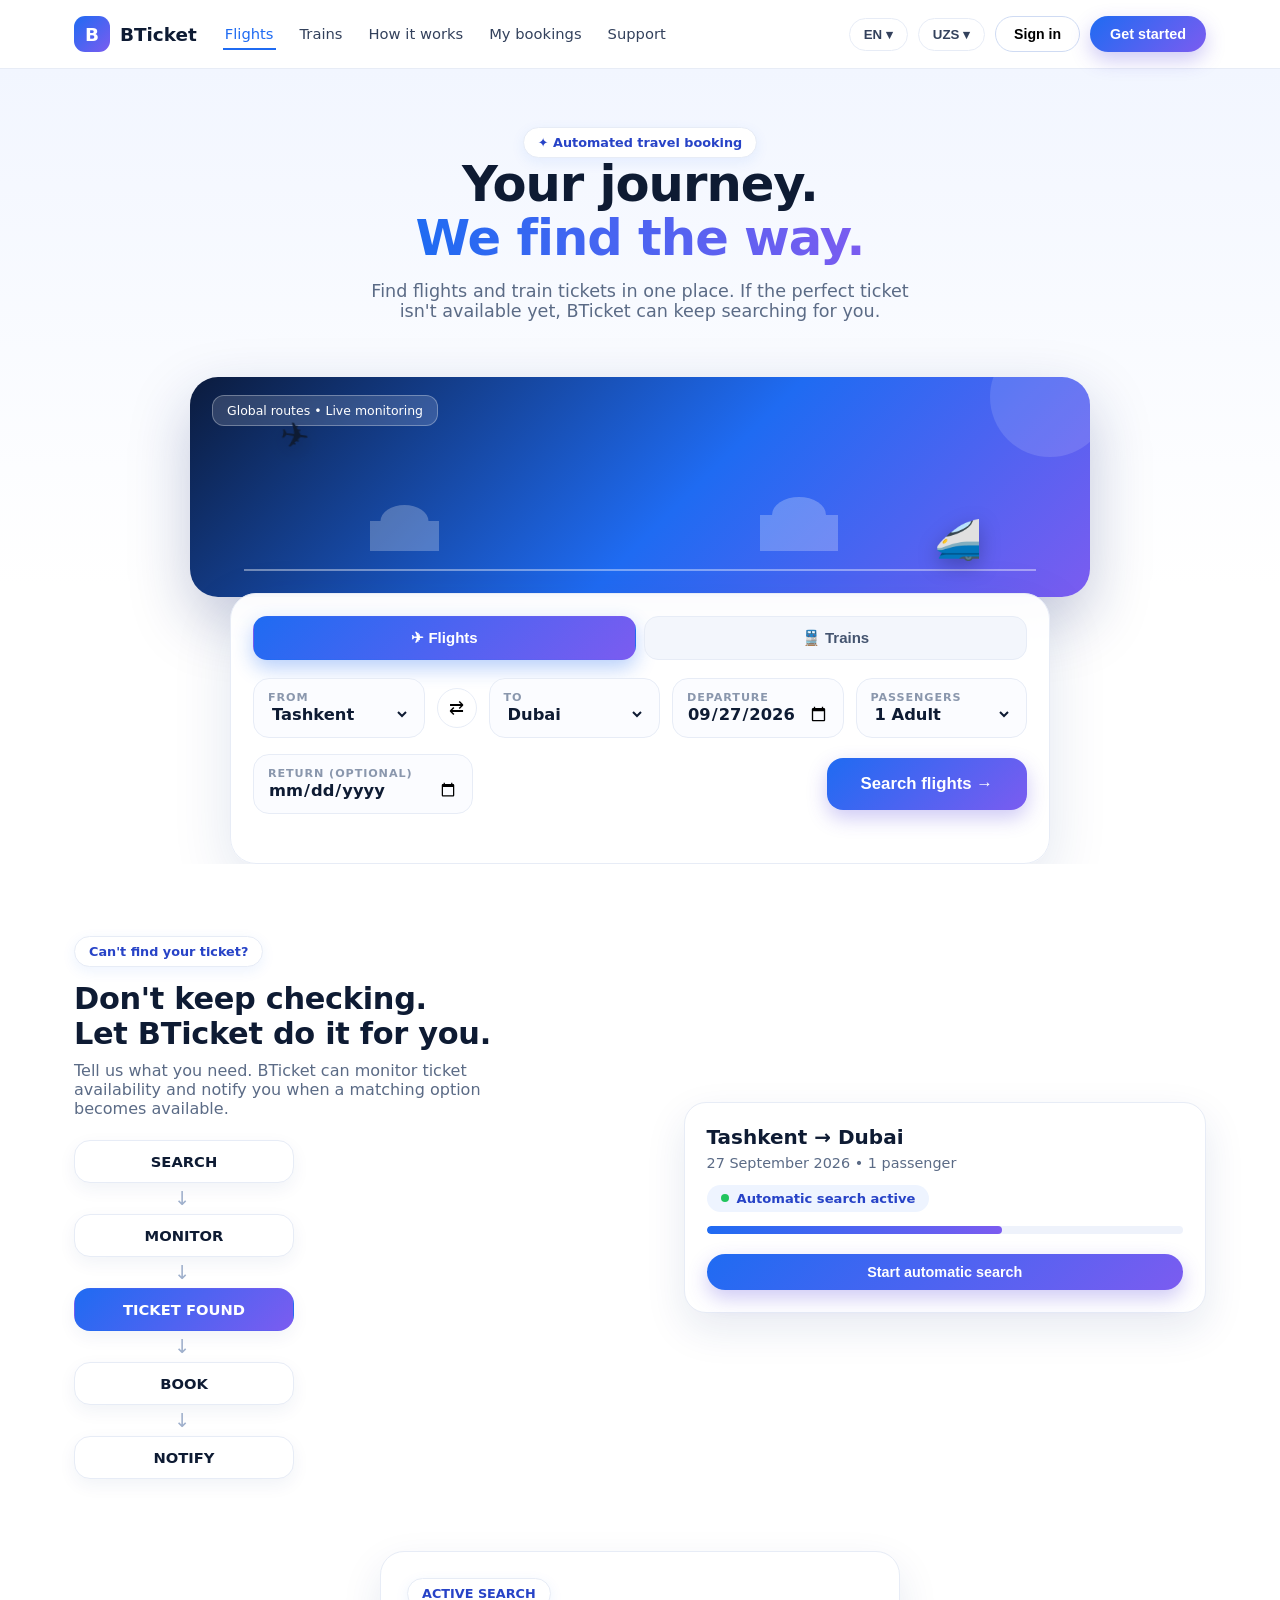
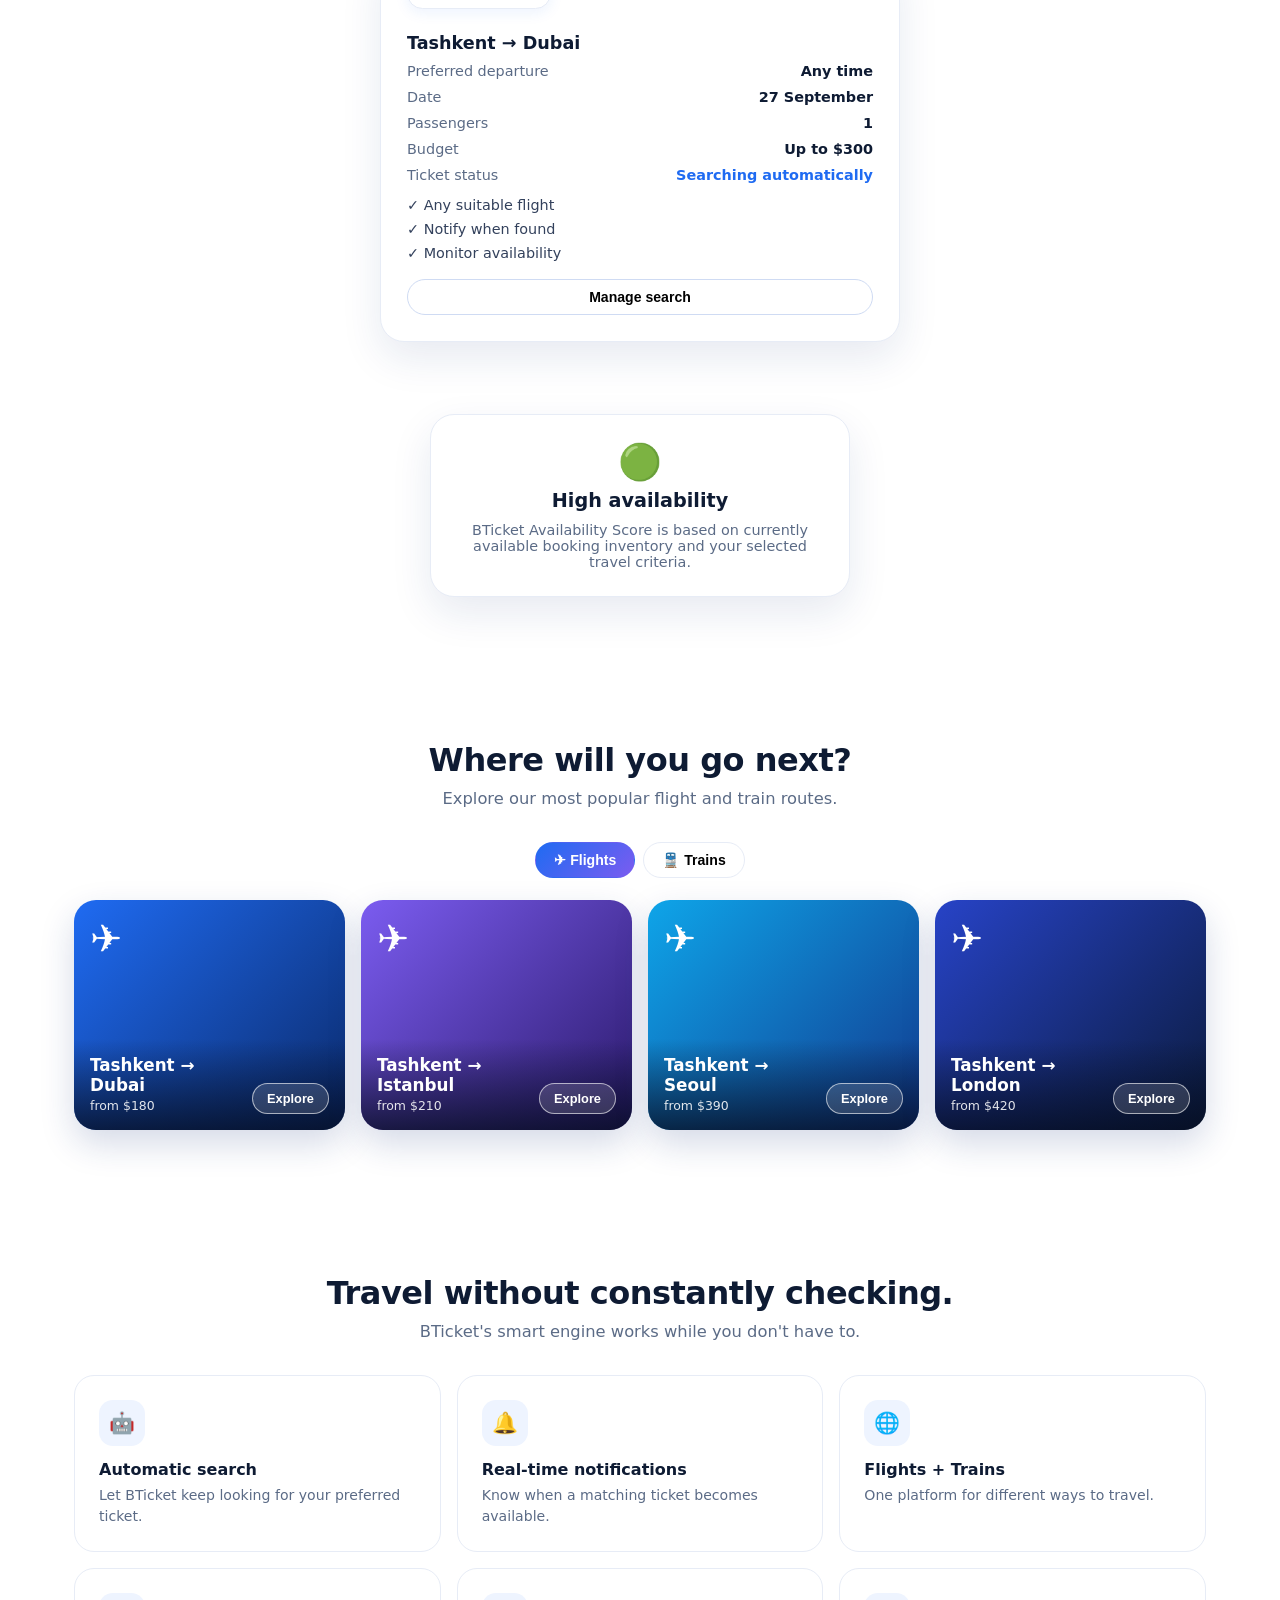
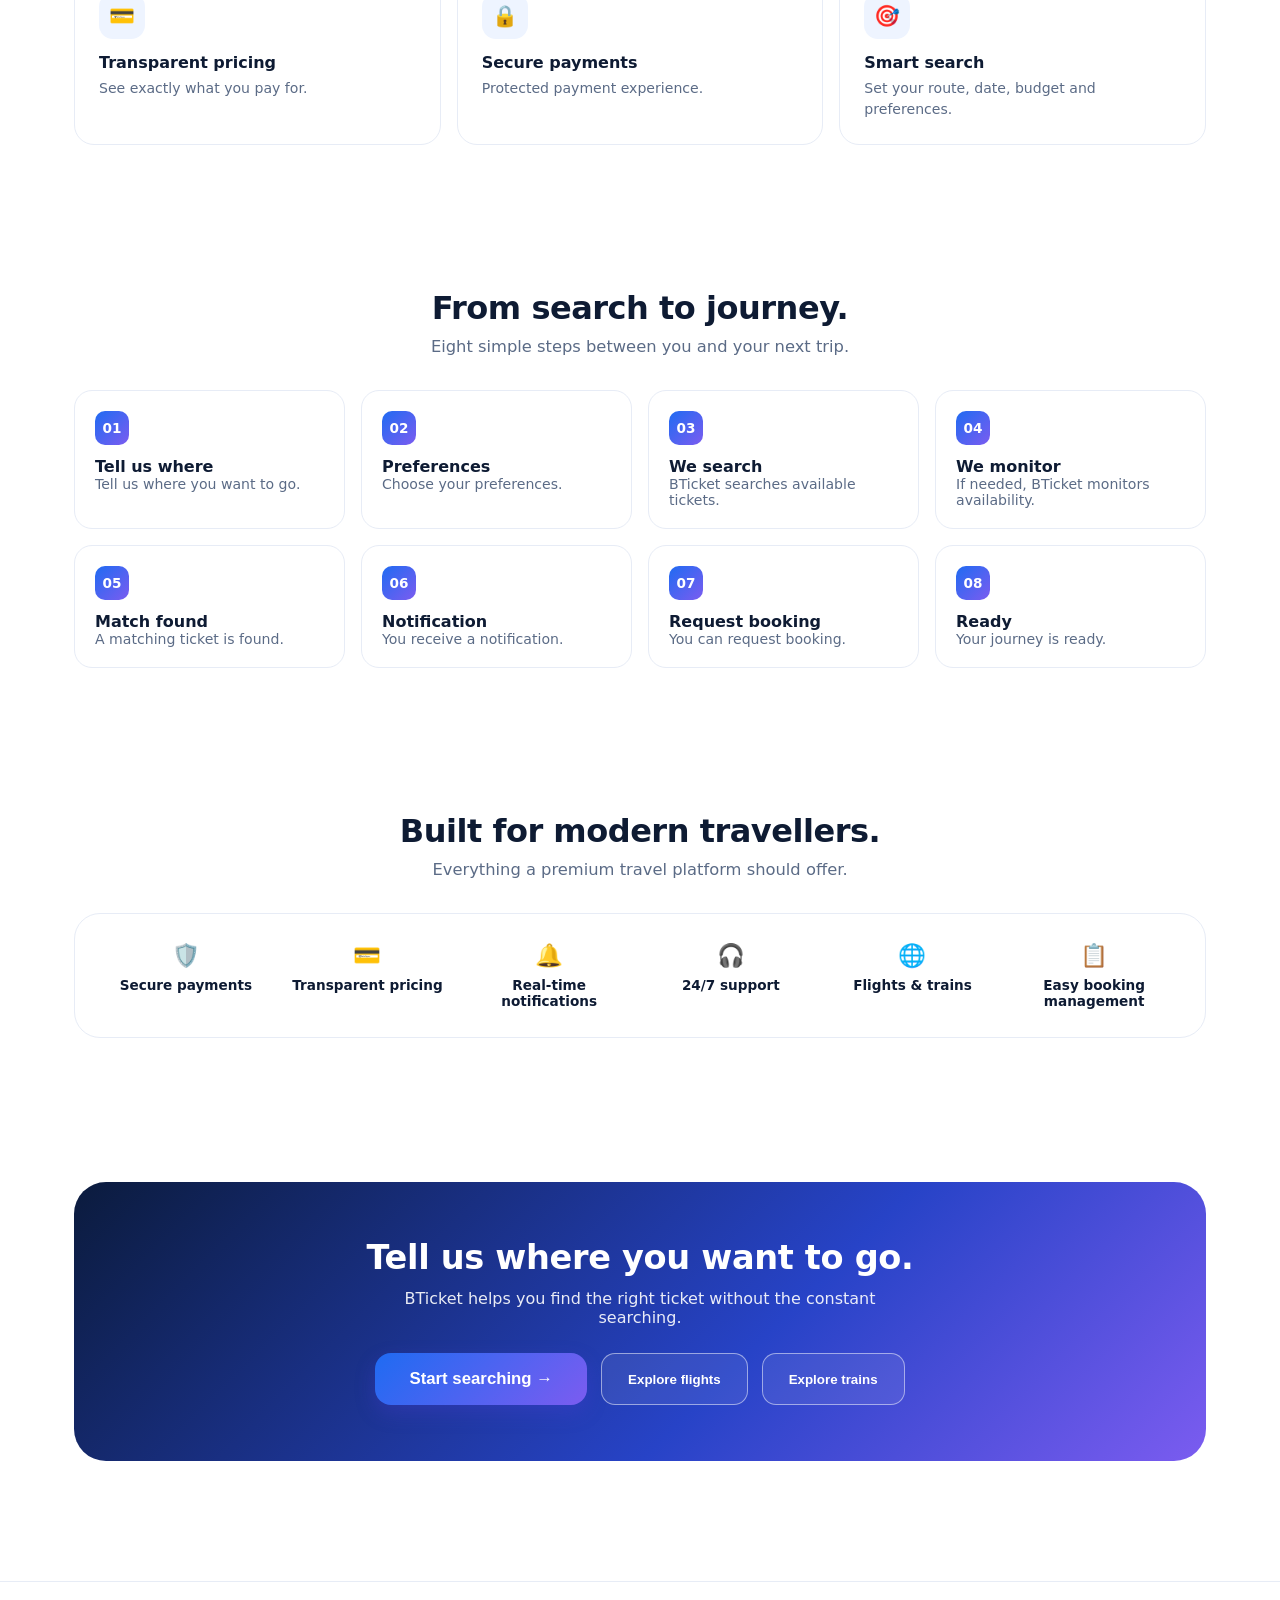
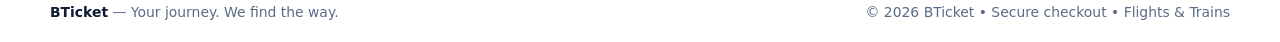
==== index.html @ 2797487e "Rebuild as BTicket: flights+trains startup with automatic search concept Co-authored-by: Ulugbek <ul" ====
<!DOCTYPE html>
<html lang="en">
<head>
<meta charset="UTF-8" />
<meta name="viewport" content="width=device-width, initial-scale=1.0" />
<title>BTicket — Your journey. We find the way.</title>
<style>
  :root{
    --navy:#0b1b3d; --blue:#1f6bf2; --royal:#2743c7; --violet:#7b5cf0;
    --ink:#0e1b33; --mut:#5b6b86; --line:#e7ecf6; --bg:#ffffff; --soft:#eef4ff;
  }
  *{box-sizing:border-box;margin:0;padding:0}
  body{font-family:Inter,system-ui,-apple-system,"SF Pro Display","Segoe UI",sans-serif;background:var(--bg);color:var(--ink);-webkit-font-smoothing:antialiased}
  a{text-decoration:none;color:inherit}
  .container{max-width:1180px;margin:0 auto;padding:0 24px}
  .section{padding:72px 0}
  .sec-head{max-width:640px;margin:0 auto 34px;text-align:center}
  .sec-head h2{font-size:2rem;letter-spacing:-.015em}
  .sec-head p{color:var(--mut);margin-top:10px;font-size:1.02rem}
  .badge{display:inline-flex;align-items:center;gap:8px;background:#fff;border:1px solid var(--line);border-radius:999px;padding:7px 14px;font-size:.8rem;font-weight:600;color:var(--royal);box-shadow:0 4px 14px rgba(31,107,242,.08)}
  /* NAV */
  .nav{position:sticky;top:0;z-index:60;background:rgba(255,255,255,.86);backdrop-filter:blur(14px);border-bottom:1px solid var(--line)}
  .nav-in{display:flex;align-items:center;gap:26px;height:68px}
  .logo{display:flex;align-items:center;gap:10px;font-weight:800;font-size:1.15rem}
  .logo-mark{width:36px;height:36px;border-radius:11px;background:linear-gradient(135deg,var(--blue),var(--violet));display:flex;align-items:center;justify-content:center;color:#fff;font-weight:900}
  .links{display:flex;gap:22px;font-size:.92rem;color:#33415c;font-weight:500}
  .links a{padding:6px 2px;border-bottom:2px solid transparent}
  .links a.active,.links a:hover{color:var(--blue);border-color:var(--blue)}
  .nav-right{margin-left:auto;display:flex;align-items:center;gap:10px}
  .pill{border:1px solid var(--line);background:#fff;border-radius:999px;padding:8px 14px;font-size:.83rem;font-weight:600;color:#33415c;cursor:pointer}
  .pill:hover{border-color:var(--blue);color:var(--blue)}
  .btn-outline{border:1px solid #cfdbf3;background:#fff;border-radius:999px;padding:9px 18px;font-weight:700;font-size:.88rem;cursor:pointer}
  .btn-outline:hover{border-color:var(--blue);color:var(--blue)}
  .btn-cta{border:none;color:#fff;font-weight:700;font-size:.9rem;padding:10px 20px;border-radius:999px;background:linear-gradient(135deg,var(--blue),var(--violet));cursor:pointer;box-shadow:0 8px 20px rgba(80,60,220,.28)}
  .btn-cta:hover{transform:translateY(-1px)}
  .btn-cta.lg{padding:16px 34px;font-size:1.05rem;border-radius:16px}
  /* HERO */
  .hero{position:relative;overflow:hidden;background:linear-gradient(180deg,#f2f6ff 0%,#ffffff 65%)}
  .hero-in{padding:58px 0 20px;text-align:center;max-width:760px;margin:0 auto}
  .hero-in h1{font-size:3.1rem;line-height:1.08;letter-spacing:-.02em}
  .hero-in h1 .grad{background:linear-gradient(90deg,var(--blue),var(--violet));-webkit-background-clip:text;background-clip:text;color:transparent}
  .hero-in .sub{color:var(--mut);font-size:1.1rem;margin:16px auto 0;max-width:560px}
  .hero-visual{position:relative;height:220px;margin:36px auto 0;max-width:900px;border-radius:28px;overflow:hidden;background:linear-gradient(135deg,#0b1b3d,#1f6bf2 55%,#7b5cf0);box-shadow:0 24px 60px rgba(20,40,110,.25)}
  .hero-visual .sky-dot{position:absolute;border-radius:50%;background:rgba(255,255,255,.5)}
  .hero-visual .plane{position:absolute;top:38px;left:10%;font-size:2.2rem;transform:rotate(8deg);filter:drop-shadow(0 6px 10px rgba(0,0,0,.25))}
  .hero-visual .train-emo{position:absolute;bottom:34px;right:12%;font-size:2.4rem;filter:drop-shadow(0 6px 10px rgba(0,0,0,.25))}
  .hero-visual .rail2{position:absolute;bottom:26px;left:6%;right:6%;height:2px;background:rgba(255,255,255,.4)}
  .hero-visual .domes2{position:absolute;bottom:44px;left:0;right:0;opacity:.25}
  .hero-visual .tag{position:absolute;top:18px;left:22px;background:rgba(255,255,255,.15);border:1px solid rgba(255,255,255,.3);color:#fff;padding:7px 14px;border-radius:12px;font-size:.78rem;backdrop-filter:blur(6px)}
  /* BOOKING WIDGET */
  .booking{max-width:820px;margin:-4px auto 0}
  .book-card{background:rgba(255,255,255,.94);backdrop-filter:blur(16px);border:1px solid var(--line);border-radius:26px;box-shadow:0 20px 60px rgba(20,50,120,.12);padding:22px}
  .tabs{display:flex;gap:8px;margin-bottom:18px}
  .tab{flex:1;border:1px solid var(--line);background:#f3f6fc;color:#44546f;border-radius:14px;padding:12px 16px;font-weight:700;font-size:.94rem;cursor:pointer;display:flex;gap:8px;align-items:center;justify-content:center;transition:.18s}
  .tab.active{background:linear-gradient(135deg,var(--blue),var(--violet));color:#fff;border-color:transparent;box-shadow:0 8px 20px rgba(31,107,242,.32)}
  .panel{display:none}
  .panel.active{display:block}
  .fields{display:grid;grid-template-columns:1fr 40px 1fr 1fr 1fr;gap:12px;align-items:stretch}
  .field{border:1.5px solid var(--line);border-radius:16px;padding:12px 14px;background:#fbfcff;transition:.15s;min-width:0}
  .field:hover,.field:focus-within{border-color:var(--blue);background:#fff;box-shadow:0 6px 18px rgba(31,107,242,.1)}
  .field small{display:block;font-size:.7rem;font-weight:700;letter-spacing:.08em;color:#8a97ad}
  .field select,.field input{border:none;background:transparent;font:inherit;font-weight:700;width:100%;outline:none;color:var(--ink);font-size:1.02rem}
  .swap{align-self:center;width:40px;height:40px;border-radius:50%;border:1.5px solid var(--line);background:#fff;cursor:pointer;font-size:1.1rem}
  .swap:hover{border-color:var(--blue);transform:rotate(180deg);transition:.2s}
  .book-foot{display:flex;align-items:center;gap:18px;margin-top:16px;flex-wrap:wrap}
  .cta{margin-left:auto}
  .err{color:#e11d48;font-size:.87rem;margin-top:10px;min-height:1.2em}
  /* LOADING + RESULTS */
  #loadingScreen,#resultsScreen{display:none;max-width:820px;margin:0 auto}
  #loadingScreen.show,#resultsScreen.show{display:block}
  .loader-box{text-align:center;padding:56px 20px;background:rgba(255,255,255,.94);border:1px solid var(--line);border-radius:26px}
  .spinner{width:60px;height:60px;margin:0 auto 18px;border-radius:50%;border:6px solid #dbe5fa;border-top-color:var(--blue);animation:spin .8s linear infinite}
  @keyframes spin{to{transform:rotate(360deg)}}
  .ticket{background:#fff;border:1px solid var(--line);border-radius:18px;padding:16px 18px;margin-top:12px;display:flex;align-items:center;gap:16px;box-shadow:0 8px 24px rgba(20,50,120,.07)}
  .ticket .time{font-weight:800;font-size:1.1rem}
  .ticket .meta{color:var(--mut);font-size:.86rem;margin-top:4px}
  .ticket .cost{margin-left:auto;font-weight:800;color:var(--royal);white-space:nowrap}
  .buy{border:none;background:#16a34a;color:#fff;font-weight:700;border-radius:12px;padding:11px 20px;cursor:pointer}
  .buy.bought{background:#94a3b8}
  .backBtn{margin-top:14px;width:100%;padding:13px;border-radius:14px;border:1.5px solid var(--line);background:#fff;font-weight:700;cursor:pointer;color:#33415c}
  .backBtn:hover{border-color:var(--blue);color:var(--blue)}
  .resTitle{background:rgba(255,255,255,.94);border:1px solid var(--line);border-radius:20px;padding:16px 20px;margin-bottom:2px}
  /* AUTO SEARCH */
  .auto-wrap{display:grid;grid-template-columns:1.05fr .95fr;gap:32px;align-items:center}
  .flow{display:flex;flex-direction:column;gap:0;align-items:flex-start}
  .flow-step{background:#fff;border:1px solid var(--line);border-radius:16px;padding:12px 20px;font-weight:700;font-size:.92rem;width:220px;text-align:center;box-shadow:0 6px 18px rgba(20,50,120,.06)}
  .flow-step.hi{background:linear-gradient(135deg,var(--blue),var(--violet));color:#fff;border-color:transparent}
  .flow-arrow{color:#9fb0cc;font-size:1.2rem;margin:4px 0;padding-left:100px}
  .search-card{background:#fff;border:1px solid var(--line);border-radius:22px;padding:22px;box-shadow:0 16px 40px rgba(20,50,120,.1)}
  .search-card .route{font-weight:800;font-size:1.25rem}
  .search-card .meta2{color:var(--mut);font-size:.9rem;margin:6px 0 14px}
  .status{display:inline-flex;align-items:center;gap:8px;background:var(--soft);color:var(--royal);border-radius:999px;padding:6px 14px;font-size:.82rem;font-weight:700}
  .status .p-dot{width:8px;height:8px;border-radius:50%;background:#22c55e;animation:pulse 1.4s ease-in-out infinite}
  @keyframes pulse{0%,100%{opacity:1}50%{opacity:.3}}
  .progress{height:8px;border-radius:99px;background:#eef2fb;margin-top:14px;overflow:hidden}
  .progress i{display:block;height:100%;width:62%;background:linear-gradient(90deg,var(--blue),var(--violet));border-radius:99px;animation:grow 2.4s ease-in-out infinite alternate}
  @keyframes grow{from{width:30%}to{width:78%}}
  /* ACTIVE SEARCH */
  .active-card{background:#fff;border:1px solid var(--line);border-radius:24px;padding:26px;box-shadow:0 16px 40px rgba(20,50,120,.1);max-width:520px;margin:0 auto}
  .active-card h3{font-size:1.1rem}
  .kv{display:flex;justify-content:space-between;font-size:.9rem;color:var(--mut);margin-top:10px}
  .kv b{color:var(--ink)}
  .checks{margin-top:14px;display:flex;flex-direction:column;gap:8px;font-size:.9rem;color:#33415c}
  /* SCORE */
  .score-card{max-width:420px;margin:0 auto;background:#fff;border:1px solid var(--line);border-radius:24px;padding:26px;text-align:center;box-shadow:0 16px 40px rgba(20,50,120,.1)}
  .score-dot{font-size:2.2rem}
  .score-label{font-weight:800;font-size:1.2rem;margin-top:6px}
  .score-card p{color:var(--mut);font-size:.9rem;margin-top:10px}
  /* DESTINATIONS */
  .dest-tabs{display:flex;gap:8px;justify-content:center;margin-bottom:22px}
  .dest-tab{border:1px solid var(--line);background:#fff;border-radius:999px;padding:9px 18px;font-weight:700;font-size:.88rem;cursor:pointer}
  .dest-tab.active{background:linear-gradient(135deg,var(--blue),var(--violet));color:#fff;border-color:transparent}
  .dest-grid{display:none;grid-template-columns:repeat(4,1fr);gap:16px}
  .dest-grid.active{display:grid}
  .dest-grid.trains{grid-template-columns:repeat(3,1fr)}
  .dest{border-radius:22px;overflow:hidden;position:relative;min-height:230px;color:#fff;display:flex;align-items:flex-end;box-shadow:0 14px 34px rgba(20,50,120,.18)}
  .dest .info{position:relative;padding:16px;width:100%;background:linear-gradient(180deg,transparent,rgba(5,12,30,.75));display:flex;align-items:flex-end;justify-content:space-between}
  .dest b{font-size:1.05rem;display:block}
  .dest span{font-size:.78rem;opacity:.88}
  .explore{border:1px solid rgba(255,255,255,.6);background:rgba(255,255,255,.15);color:#fff;border-radius:999px;padding:7px 14px;font-size:.8rem;font-weight:700;cursor:pointer}
  .explore:hover{background:#fff;color:var(--ink)}
  /* FEATURES */
  .feat-grid{display:grid;grid-template-columns:repeat(3,1fr);gap:16px}
  .feat{background:#fff;border:1px solid var(--line);border-radius:20px;padding:24px;transition:.18s}
  .feat:hover{transform:translateY(-3px);box-shadow:0 16px 36px rgba(20,50,120,.12)}
  .feat .ico{width:46px;height:46px;border-radius:14px;background:var(--soft);display:flex;align-items:center;justify-content:center;font-size:1.3rem;margin-bottom:14px}
  .feat b{display:block;margin-bottom:6px}
  .feat p{font-size:.88rem;color:var(--mut);line-height:1.5}
  /* JOURNEY */
  .journey{display:grid;grid-template-columns:repeat(4,1fr);gap:16px}
  .jstep{background:#fff;border:1px solid var(--line);border-radius:18px;padding:20px;position:relative}
  .jstep .num{width:34px;height:34px;border-radius:10px;background:linear-gradient(135deg,var(--blue),var(--violet));color:#fff;display:flex;align-items:center;justify-content:center;font-weight:800;font-size:.85rem;margin-bottom:12px}
  .jstep p{font-size:.88rem;color:var(--mut)}
  /* TRUST */
  .trust{background:#fff;border:1px solid var(--line);border-radius:26px;padding:28px;display:grid;grid-template-columns:repeat(6,1fr);gap:16px}
  .trust div{text-align:center}
  .trust .t-ico{font-size:1.4rem}
  .trust b{display:block;font-size:.85rem;margin:8px 0 0}
  /* FINAL CTA */
  .final{background:linear-gradient(135deg,var(--navy),var(--royal) 60%,var(--violet));border-radius:32px;padding:56px 40px;text-align:center;color:#fff}
  .final h2{font-size:2.1rem;letter-spacing:-.01em}
  .final p{opacity:.9;margin:12px auto 26px;max-width:520px}
  .final-ctas{display:flex;gap:14px;justify-content:center;flex-wrap:wrap}
  .btn-ghost{border:1px solid rgba(255,255,255,.5);background:rgba(255,255,255,.08);color:#fff;font-weight:700;padding:14px 26px;border-radius:14px;cursor:pointer}
  .btn-ghost:hover{background:rgba(255,255,255,.18)}
  footer{margin-top:56px;border-top:1px solid var(--line);background:#fff}
  .foot-in{display:flex;align-items:center;gap:20px;padding:22px 0;color:var(--mut);font-size:.87rem;flex-wrap:wrap}
  .foot-in .sp{margin-left:auto}
  @media(max-width:960px){
    .hero-in h1{font-size:2.2rem}
    .fields{grid-template-columns:1fr;gap:10px}
    .swap{justify-self:center;transform:rotate(90deg)}
    .cta{width:100%;margin-left:0}
    .feat-grid{grid-template-columns:1fr}
    .dest-grid,.dest-grid.trains{grid-template-columns:repeat(2,1fr)}
    .journey{grid-template-columns:repeat(2,1fr)}
    .trust{grid-template-columns:repeat(2,1fr)}
    .auto-wrap{grid-template-columns:1fr}
    .links{display:none}
  }
  @media(max-width:560px){.dest-grid,.dest-grid.trains,.journey,.trust{grid-template-columns:1fr}}
</style>
</head>
<body>

<nav class="nav">
  <div class="container nav-in">
    <a class="logo" href="#"><span class="logo-mark">B</span>BTicket</a>
    <div class="links">
      <a href="#flights" class="active">Flights</a><a href="#trains">Trains</a><a href="#journey">How it works</a><a href="#">My bookings</a><a href="#">Support</a>
    </div>
    <div class="nav-right">
      <button class="pill" type="button">EN ▾</button>
      <button class="pill" type="button">UZS ▾</button>
      <button class="btn-outline" type="button">Sign in</button>
      <button class="btn-cta" type="button">Get started</button>
    </div>
  </div>
</nav>

<header class="hero">
  <div class="container">
    <div class="hero-in">
      <span class="badge">✦ Automated travel booking</span>
      <h1>Your journey.<br><span class="grad">We find the way.</span></h1>
      <p class="sub">Find flights and train tickets in one place. If the perfect ticket isn't available yet, BTicket can keep searching for you.</p>
    </div>
    <div class="hero-visual" aria-hidden="true">
      <div class="tag">Global routes • Live monitoring</div>
      <div class="sky-dot" style="width:120px;height:120px;top:-40px;right:-20px;opacity:.25"></div>
      <span class="plane">✈️</span>
      <svg class="domes2" viewBox="0 0 600 60" preserveAspectRatio="none" style="width:100%;height:60px;position:absolute;bottom:40px">
        <g fill="#ffffff"><rect x="120" y="24" width="46" height="30"/><circle cx="143" cy="24" r="16"/><rect x="380" y="18" width="52" height="36"/><circle cx="406" cy="18" r="18"/></g>
      </svg>
      <div class="rail2"></div>
      <span class="train-emo">🚄</span>
    </div>

    <div class="booking" id="booking">
      <div class="book-card" id="bookCard">
        <div class="tabs">
          <button class="tab active" type="button" data-mode="flights">✈ Flights</button>
          <button class="tab" type="button" data-mode="trains">🚆 Trains</button>
        </div>

        <div class="panel active" id="panel-flights">
          <div class="fields">
            <div class="field"><small>FROM</small><select id="f-from"><option>Tashkent</option><option>Samarkand</option><option>Bukhara</option></select></div>
            <button class="swap" data-swap="flights" type="button">⇄</button>
            <div class="field"><small>TO</small><select id="f-to"><option value="Dubai" selected>Dubai</option><option>Istanbul</option><option>Seoul</option><option>London</option></select></div>
            <div class="field"><small>DEPARTURE</small><input id="f-date" type="date" value="2026-09-27" /></div>
            <div class="field"><small>PASSENGERS</small><select id="f-pax"><option>1 Adult</option><option>2 Adults</option><option>3 Adults</option></select></div>
          </div>
          <div class="book-foot">
            <div class="field" style="flex:1;max-width:220px"><small>RETURN (OPTIONAL)</small><input id="f-return" type="date" /></div>
            <button class="btn-cta lg cta" id="searchFlights" type="button">Search flights →</button>
          </div>
          <div class="err" id="errF"></div>
        </div>

        <div class="panel" id="panel-trains">
          <div class="fields">
            <div class="field"><small>FROM</small><select id="t-from"><option selected>Tashkent</option><option>Samarkand</option><option>Bukhara</option><option>Khiva</option></select></div>
            <button class="swap" data-swap="trains" type="button">⇄</button>
            <div class="field"><small>TO</small><select id="t-to"><option>Tashkent</option><option selected>Samarkand</option><option>Bukhara</option><option>Khiva</option></select></div>
            <div class="field"><small>DATE</small><input id="t-date" type="date" value="2026-09-27" /></div>
            <div class="field"><small>PASSENGERS</small><select id="t-pax"><option>1 Adult</option><option>2 Adults</option><option>3 Adults</option></select></div>
          </div>
          <div class="book-foot">
            <div class="field" style="flex:1;max-width:220px"><small>PREFERRED TIME</small><select id="t-time"><option>Any time</option><option>Morning</option><option>Afternoon</option><option>Evening</option></select></div>
            <button class="btn-cta lg cta" id="searchTrains" type="button">Find train tickets →</button>
          </div>
          <div class="err" id="errT"></div>
        </div>
      </div>

      <div id="loadingScreen"><div class="loader-box"><div class="spinner"></div><h2>Searching the best options…</h2><p style="color:var(--mut);margin-top:8px" id="loadingSub"></p></div></div>

      <div id="resultsScreen">
        <div class="resTitle"><b id="resultsTitle"></b><div style="color:var(--mut);font-size:.9rem;margin-top:4px" id="resultsSub"></div></div>
        <div id="tickets"></div>
        <button class="backBtn" id="backBtn" type="button">← New search</button>
      </div>
    </div>
  </div>
</header>

<main class="container">

  <section class="section" id="auto-search">
    <div class="auto-wrap">
      <div>
        <span class="badge">Can't find your ticket?</span>
        <h2 style="font-size:1.9rem;margin:14px 0 10px;letter-spacing:-.01em">Don't keep checking.<br>Let BTicket do it for you.</h2>
        <p style="color:var(--mut);max-width:420px">Tell us what you need. BTicket can monitor ticket availability and notify you when a matching option becomes available.</p>
        <div class="flow" style="margin-top:22px">
          <div class="flow-step">SEARCH</div><div class="flow-arrow">↓</div>
          <div class="flow-step">MONITOR</div><div class="flow-arrow">↓</div>
          <div class="flow-step hi">TICKET FOUND</div><div class="flow-arrow">↓</div>
          <div class="flow-step">BOOK</div><div class="flow-arrow">↓</div>
          <div class="flow-step">NOTIFY</div>
        </div>
      </div>
      <div class="search-card">
        <div class="route">Tashkent → Dubai</div>
        <div class="meta2">27 September 2026 • 1 passenger</div>
        <span class="status"><span class="p-dot"></span>Automatic search active</span>
        <div class="progress"><i></i></div>
        <button class="btn-cta" style="margin-top:20px;width:100%" type="button" id="startAutoSearch">Start automatic search</button>
      </div>
    </div>
  </section>

  <section class="section" style="padding-top:0">
    <div class="active-card">
      <span class="badge" style="margin-bottom:12px">ACTIVE SEARCH</span>
      <h3 style="margin-top:12px">Tashkent → Dubai</h3>
      <div class="kv"><span>Preferred departure</span><b>Any time</b></div>
      <div class="kv"><span>Date</span><b>27 September</b></div>
      <div class="kv"><span>Passengers</span><b>1</b></div>
      <div class="kv"><span>Budget</span><b>Up to $300</b></div>
      <div class="kv"><span>Ticket status</span><b style="color:var(--blue)">Searching automatically</b></div>
      <div class="checks">
        <div>✓ Any suitable flight</div><div>✓ Notify when found</div><div>✓ Monitor availability</div>
      </div>
      <button class="btn-outline" style="width:100%;margin-top:18px" type="button">Manage search</button>
    </div>
  </section>

  <section class="section" style="padding-top:0">
    <div class="score-card">
      <div class="score-dot">🟢</div>
      <div class="score-label">High availability</div>
      <p>BTicket Availability Score is based on currently available booking inventory and your selected travel criteria.</p>
    </div>
  </section>

  <section class="section">
    <div class="sec-head"><h2>Where will you go next?</h2><p>Explore our most popular flight and train routes.</p></div>
    <div class="dest-tabs">
      <button class="dest-tab active" data-dest="flights" type="button">✈ Flights</button>
      <button class="dest-tab" data-dest="trains" type="button">🚆 Trains</button>
    </div>
    <div class="dest-grid flights active">
      <div class="dest"><div style="position:absolute;inset:0;background:linear-gradient(135deg,#1f6bf2,#0b2a6b)"></div><div style="position:absolute;top:16px;left:16px;font-size:2.4rem">✈️</div><div class="info"><div><b>Tashkent → Dubai</b><span>from $180</span></div><button class="explore" type="button">Explore</button></div></div>
      <div class="dest"><div style="position:absolute;inset:0;background:linear-gradient(135deg,#7b5cf0,#2b1a6b)"></div><div style="position:absolute;top:16px;left:16px;font-size:2.4rem">✈️</div><div class="info"><div><b>Tashkent → Istanbul</b><span>from $210</span></div><button class="explore" type="button">Explore</button></div></div>
      <div class="dest"><div style="position:absolute;inset:0;background:linear-gradient(135deg,#0ea5e9,#123a8f)"></div><div style="position:absolute;top:16px;left:16px;font-size:2.4rem">✈️</div><div class="info"><div><b>Tashkent → Seoul</b><span>from $390</span></div><button class="explore" type="button">Explore</button></div></div>
      <div class="dest"><div style="position:absolute;inset:0;background:linear-gradient(135deg,#2743c7,#0b1b3d)"></div><div style="position:absolute;top:16px;left:16px;font-size:2.4rem">✈️</div><div class="info"><div><b>Tashkent → London</b><span>from $420</span></div><button class="explore" type="button">Explore</button></div></div>
    </div>
    <div class="dest-grid trains">
      <div class="dest"><div style="position:absolute;inset:0;background:linear-gradient(135deg,#1f6bf2,#0b2a6b)"></div><div style="position:absolute;top:16px;left:16px;font-size:2.4rem">🚄</div><div class="info"><div><b>Tashkent → Samarkand</b><span>from 105,000 UZS</span></div><button class="explore" type="button">Explore</button></div></div>
      <div class="dest"><div style="position:absolute;inset:0;background:linear-gradient(135deg,#0ea5e9,#123a8f)"></div><div style="position:absolute;top:16px;left:16px;font-size:2.4rem">🚄</div><div class="info"><div><b>Tashkent → Bukhara</b><span>from 118,000 UZS</span></div><button class="explore" type="button">Explore</button></div></div>
      <div class="dest"><div style="position:absolute;inset:0;background:linear-gradient(135deg,#f59e0b,#7c2d12)"></div><div style="position:absolute;top:16px;left:16px;font-size:2.4rem">🚄</div><div class="info"><div><b>Tashkent → Khiva</b><span>from 165,000 UZS</span></div><button class="explore" type="button">Explore</button></div></div>
    </div>
  </section>

  <section class="section" id="why">
    <div class="sec-head"><h2>Travel without constantly checking.</h2><p>BTicket's smart engine works while you don't have to.</p></div>
    <div class="feat-grid">
      <div class="feat"><div class="ico">🤖</div><b>Automatic search</b><p>Let BTicket keep looking for your preferred ticket.</p></div>
      <div class="feat"><div class="ico">🔔</div><b>Real-time notifications</b><p>Know when a matching ticket becomes available.</p></div>
      <div class="feat"><div class="ico">🌐</div><b>Flights + Trains</b><p>One platform for different ways to travel.</p></div>
      <div class="feat"><div class="ico">💳</div><b>Transparent pricing</b><p>See exactly what you pay for.</p></div>
      <div class="feat"><div class="ico">🔒</div><b>Secure payments</b><p>Protected payment experience.</p></div>
      <div class="feat"><div class="ico">🎯</div><b>Smart search</b><p>Set your route, date, budget and preferences.</p></div>
    </div>
  </section>

  <section class="section" id="journey">
    <div class="sec-head"><h2>From search to journey.</h2><p>Eight simple steps between you and your next trip.</p></div>
    <div class="journey">
      <div class="jstep"><div class="num">01</div><b>Tell us where</b><p>Tell us where you want to go.</p></div>
      <div class="jstep"><div class="num">02</div><b>Preferences</b><p>Choose your preferences.</p></div>
      <div class="jstep"><div class="num">03</div><b>We search</b><p>BTicket searches available tickets.</p></div>
      <div class="jstep"><div class="num">04</div><b>We monitor</b><p>If needed, BTicket monitors availability.</p></div>
      <div class="jstep"><div class="num">05</div><b>Match found</b><p>A matching ticket is found.</p></div>
      <div class="jstep"><div class="num">06</div><b>Notification</b><p>You receive a notification.</p></div>
      <div class="jstep"><div class="num">07</div><b>Request booking</b><p>You can request booking.</p></div>
      <div class="jstep"><div class="num">08</div><b>Ready</b><p>Your journey is ready.</p></div>
    </div>
  </section>

  <section class="section">
    <div class="sec-head"><h2>Built for modern travellers.</h2><p>Everything a premium travel platform should offer.</p></div>
    <div class="trust">
      <div><div class="t-ico">🛡️</div><b>Secure payments</b></div>
      <div><div class="t-ico">💳</div><b>Transparent pricing</b></div>
      <div><div class="t-ico">🔔</div><b>Real-time notifications</b></div>
      <div><div class="t-ico">🎧</div><b>24/7 support</b></div>
      <div><div class="t-ico">🌐</div><b>Flights & trains</b></div>
      <div><div class="t-ico">📋</div><b>Easy booking management</b></div>
    </div>
  </section>

  <section class="section" style="padding-bottom:64px">
    <div class="final">
      <h2>Tell us where you want to go.</h2>
      <p>BTicket helps you find the right ticket without the constant searching.</p>
      <div class="final-ctas">
        <button class="btn-cta lg" type="button" id="finalStart">Start searching →</button>
        <button class="btn-ghost" type="button" id="finalFlights">Explore flights</button>
        <button class="btn-ghost" type="button" id="finalTrains">Explore trains</button>
      </div>
    </div>
  </section>
</main>

<footer><div class="container foot-in"><span><b style="color:var(--ink)">BTicket</b> — Your journey. We find the way.</span><span class="sp">© 2026 BTicket • Secure checkout • Flights & Trains</span></div></footer>

<script>
  const bookCard = document.getElementById("bookCard"), loadingScreen = document.getElementById("loadingScreen"), resultsScreen = document.getElementById("resultsScreen"), loadingSub = document.getElementById("loadingSub"), booking = document.getElementById("booking");

  document.querySelectorAll(".tab").forEach(t => t.addEventListener("click", () => {
    document.querySelectorAll(".tab").forEach(x => x.classList.remove("active"));
    document.querySelectorAll(".panel").forEach(x => x.classList.remove("active"));
    t.classList.add("active");
    document.getElementById("panel-" + t.dataset.mode).classList.add("active");
  }));
  function activateTab(mode){
    document.querySelectorAll(".tab").forEach(x => x.classList.toggle("active", x.dataset.mode===mode));
    document.querySelectorAll(".panel").forEach(x => x.classList.toggle("active", x.id==="panel-"+mode));
  }
  document.querySelectorAll("[data-swap]").forEach(b => b.addEventListener("click", () => {
    const m = b.dataset.swap, fromEl = document.getElementById((m==="flights"?"f":"t")+"-from"), toEl = document.getElementById((m==="flights"?"f":"t")+"-to");
    const v = fromEl.value; fromEl.value = toEl.value; toEl.value = v;
  }));

  document.querySelectorAll(".dest-tab").forEach(t => t.addEventListener("click", () => {
    document.querySelectorAll(".dest-tab").forEach(x => x.classList.remove("active"));
    t.classList.add("active");
    document.querySelectorAll(".dest-grid").forEach(g => g.classList.remove("active"));
    document.querySelector(".dest-grid." + t.dataset.dest).classList.add("active");
  }));
  document.querySelectorAll(".explore").forEach(b => b.addEventListener("click", () => booking.scrollIntoView({behavior:"smooth"})));
  document.getElementById("finalFlights").addEventListener("click", () => { activateTab("flights"); booking.scrollIntoView({behavior:"smooth"}); });
  document.getElementById("finalTrains").addEventListener("click", () => { activateTab("trains"); booking.scrollIntoView({behavior:"smooth"}); });
  document.getElementById("finalStart").addEventListener("click", () => booking.scrollIntoView({behavior:"smooth"}));
  document.getElementById("startAutoSearch").addEventListener("click", (e) => {
    const b = e.currentTarget; b.textContent = "Monitoring your route ✓"; b.disabled = true; b.style.opacity=".75";
  });

  function fmtUZS(n){ return n.toLocaleString("en-US").replace(/,/g," ") + " UZS"; }
  function niceDate(v){ const d = new Date(v+"T12:00:00"); return isNaN(d) ? "" : d.toLocaleDateString("en-GB",{day:"numeric",month:"long",year:"numeric"}); }

  function runSearch(opts){
    bookCard.style.display = "none"; resultsScreen.classList.remove("show"); loadingScreen.classList.add("show");
    loadingSub.textContent = opts.from + " → " + opts.to + " • " + opts.sub;
    loadingScreen.scrollIntoView({behavior:"smooth", block:"center"});
    setTimeout(() => {
      document.getElementById("resultsTitle").textContent = opts.from + " → " + opts.to;
      document.getElementById("resultsSub").textContent = niceDate(opts.dateVal) + " • " + opts.pax;
      document.getElementById("tickets").innerHTML = opts.build();
      document.querySelectorAll(".buy").forEach(btn => btn.addEventListener("click", e => {
        e.target.textContent = "Booked ✅"; e.target.classList.add("bought"); e.target.disabled = true;
      }));
      loadingScreen.classList.remove("show"); resultsScreen.classList.add("show");
    }, 2200);
  }

  document.getElementById("searchFlights").addEventListener("click", () => {
    const from = document.getElementById("f-from").value, to = document.getElementById("f-to").value;
    const err = document.getElementById("errF"); err.textContent = "";
    if (from === to) { err.textContent = "Please choose a different destination."; return; }
    const dateVal = document.getElementById("f-date").value, pax = document.getElementById("f-pax").value;
    if (!dateVal) { err.textContent = "Please choose a departure date."; return; }
    runSearch({from,to,dateVal,pax,sub:"checking live availability",build:() => {
      const flights = [["07:15","11:40","BT 201 • Direct",180],["14:05","18:50","BT 305 • Direct",215],["21:30","01:55+1","BT 410 • Direct",165]];
      return flights.map(f => '<div class="ticket"><div><div class="time">'+f[0]+" → "+f[1]+'</div><div class="meta">'+f[2]+'</div></div><div class="cost">$'+f[3]+'</div><button class="buy" type="button">Buy</button></div>').join("");
    }});
  });

  document.getElementById("searchTrains").addEventListener("click", () => {
    const from = document.getElementById("t-from").value, to = document.getElementById("t-to").value;
    const err = document.getElementById("errT"); err.textContent = "";
    if (from === to) { err.textContent = "Please choose a different destination."; return; }
    const dateVal = document.getElementById("t-date").value, pax = document.getElementById("t-pax").value;
    if (!dateVal) { err.textContent = "Please choose a travel date."; return; }
    runSearch({from,to,dateVal,pax,sub:"checking live availability",build:() => {
      const trains = [["07:28","11:05","Afrosiyob • 760F",124000],["13:15","16:55","Afrosiyob • 762F",136000],["19:40","23:28","Sharq • 704F",116000]];
      return trains.map(t => '<div class="ticket"><div><div class="time">'+t[0]+" → "+t[1]+'</div><div class="meta">'+t[2]+'</div></div><div class="cost">'+fmtUZS(t[3])+'</div><button class="buy" type="button">Buy</button></div>').join("");
    }});
  });

  document.getElementById("backBtn").addEventListener("click", () => {
    resultsScreen.classList.remove("show"); bookCard.style.display = "block";
  });
</script>
</body>
</html>
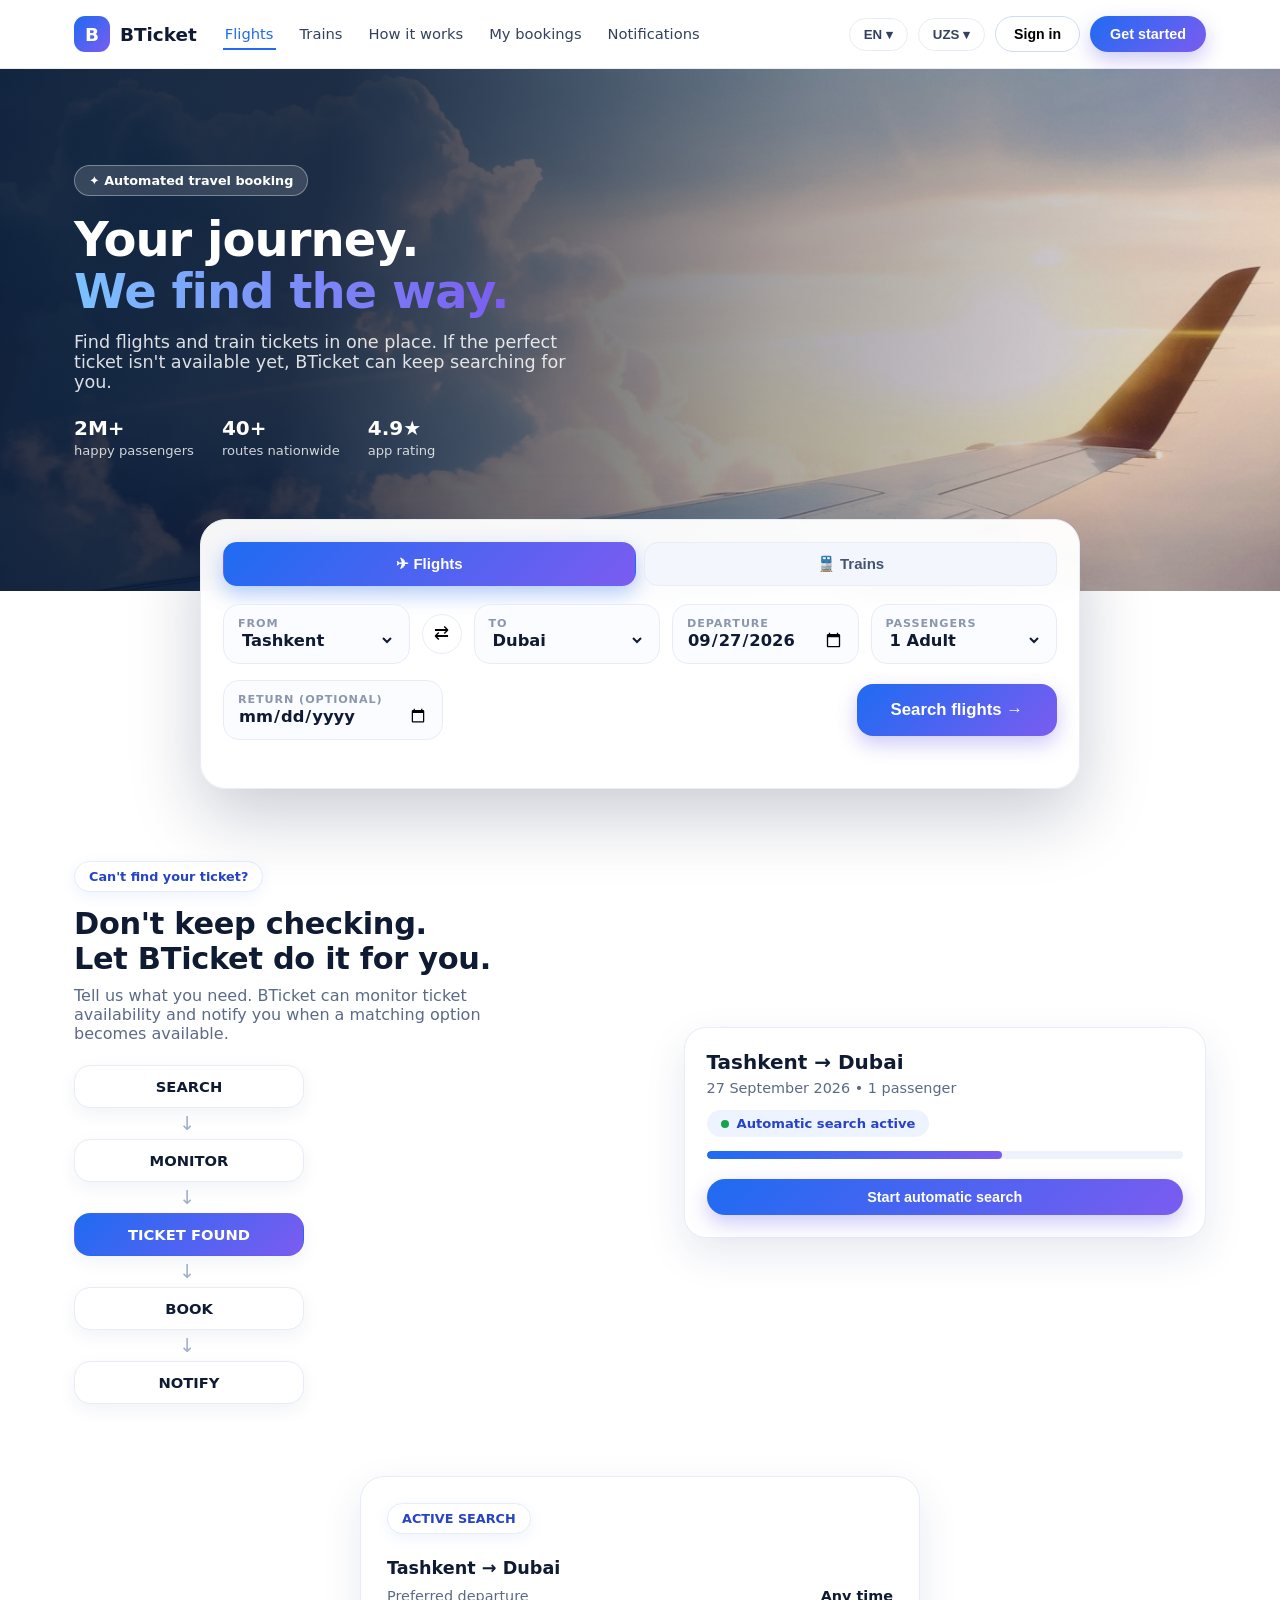
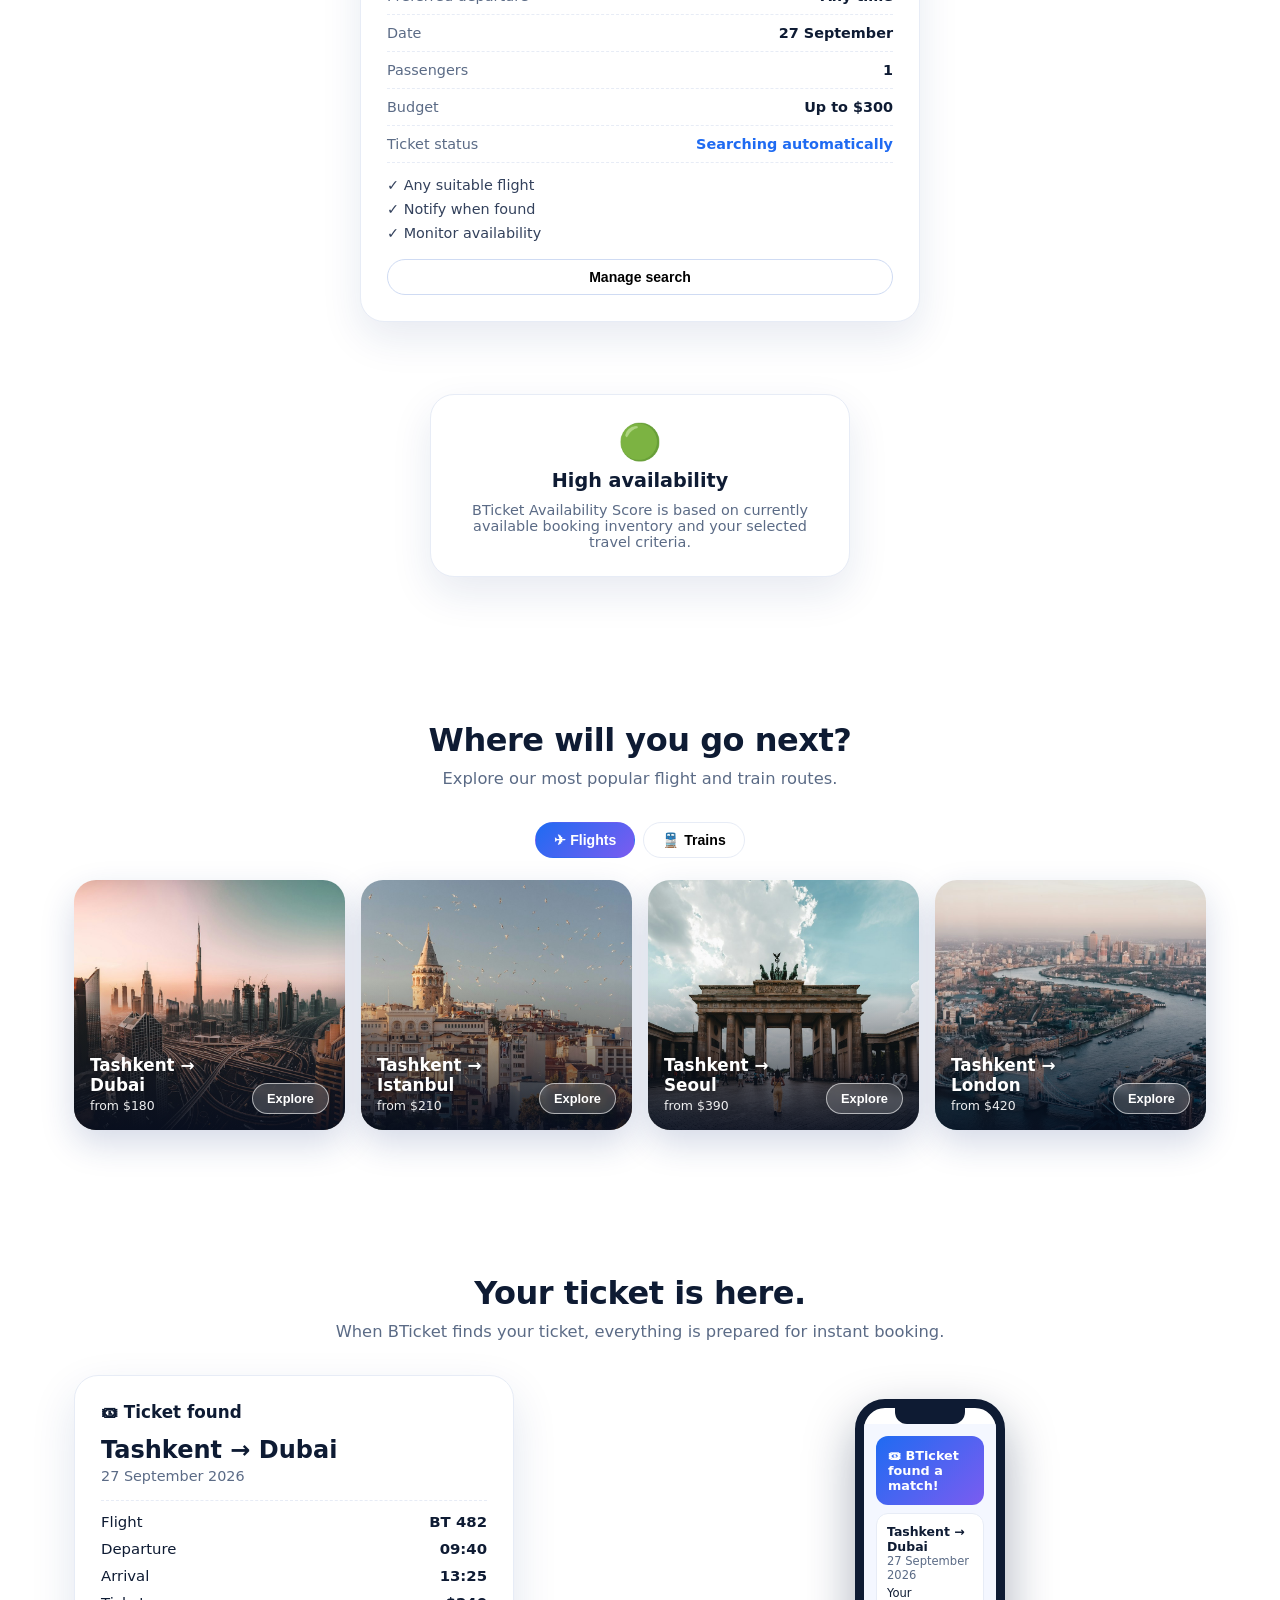
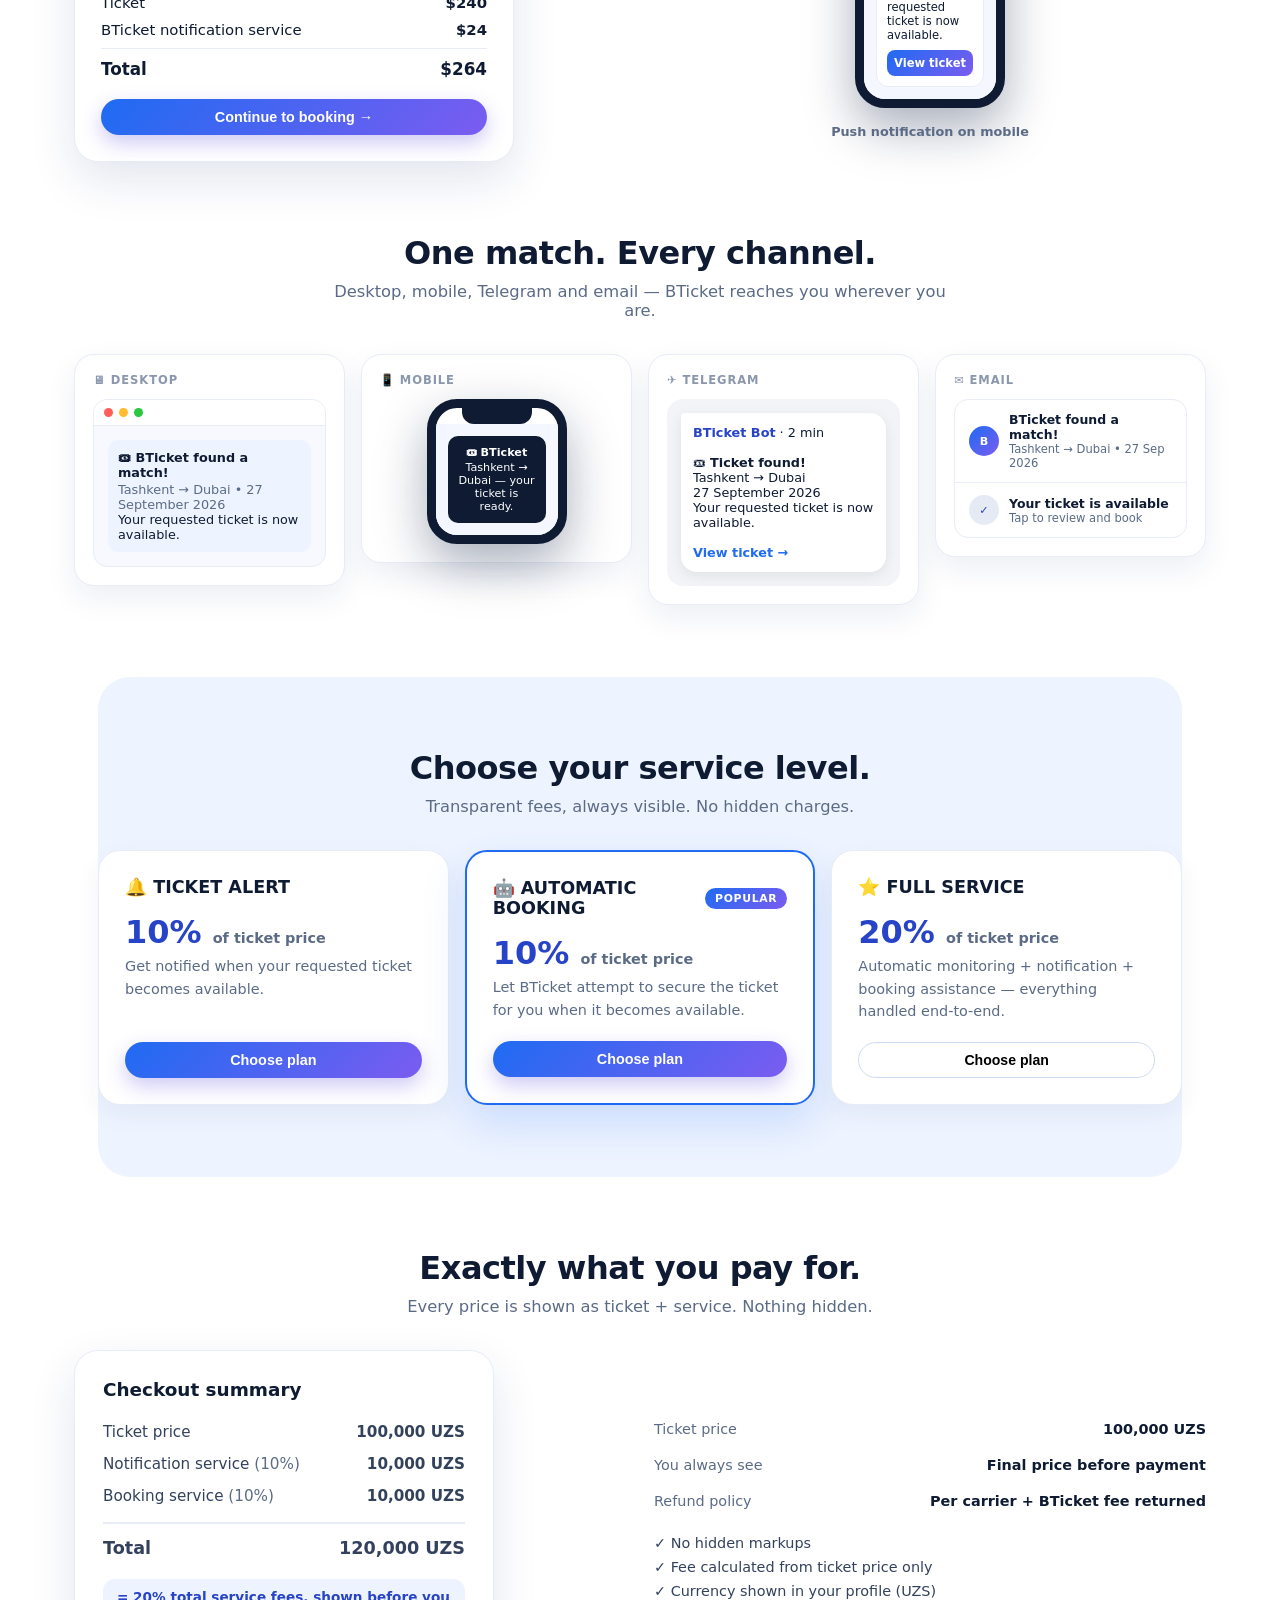
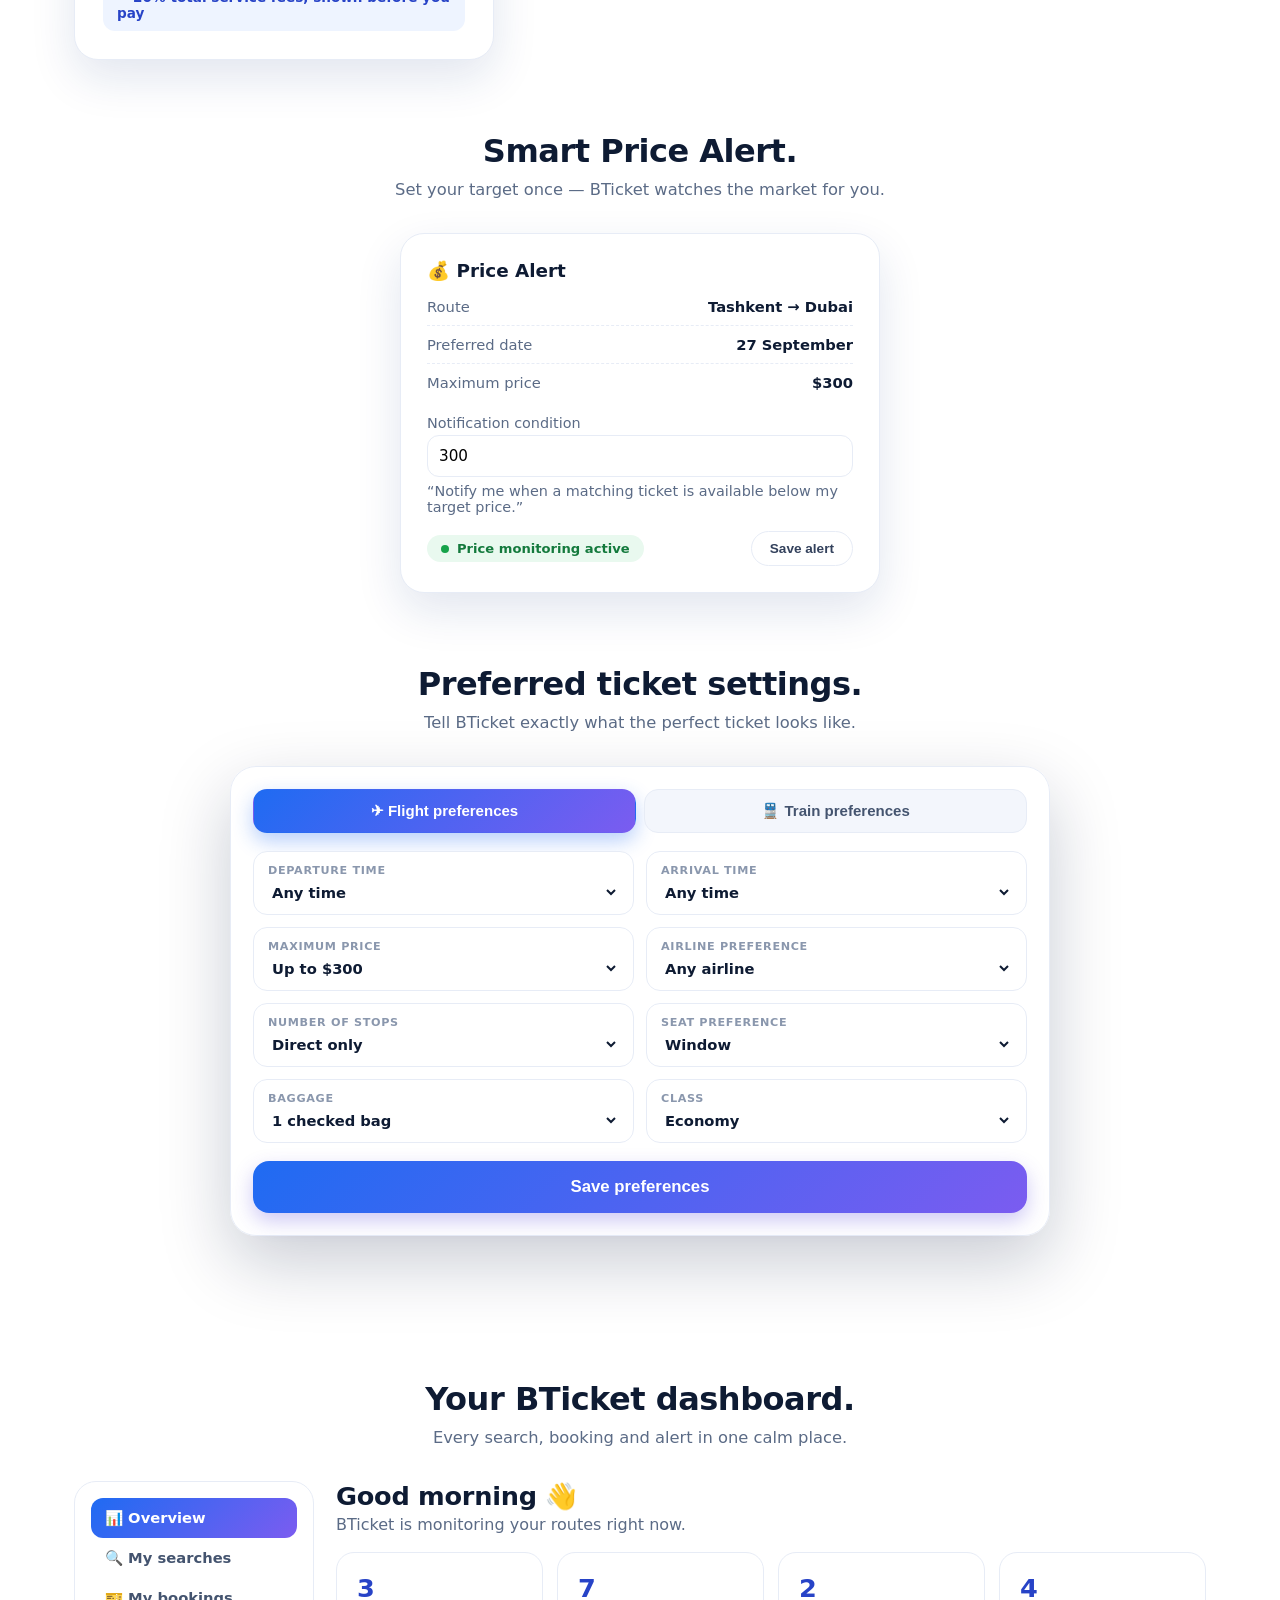
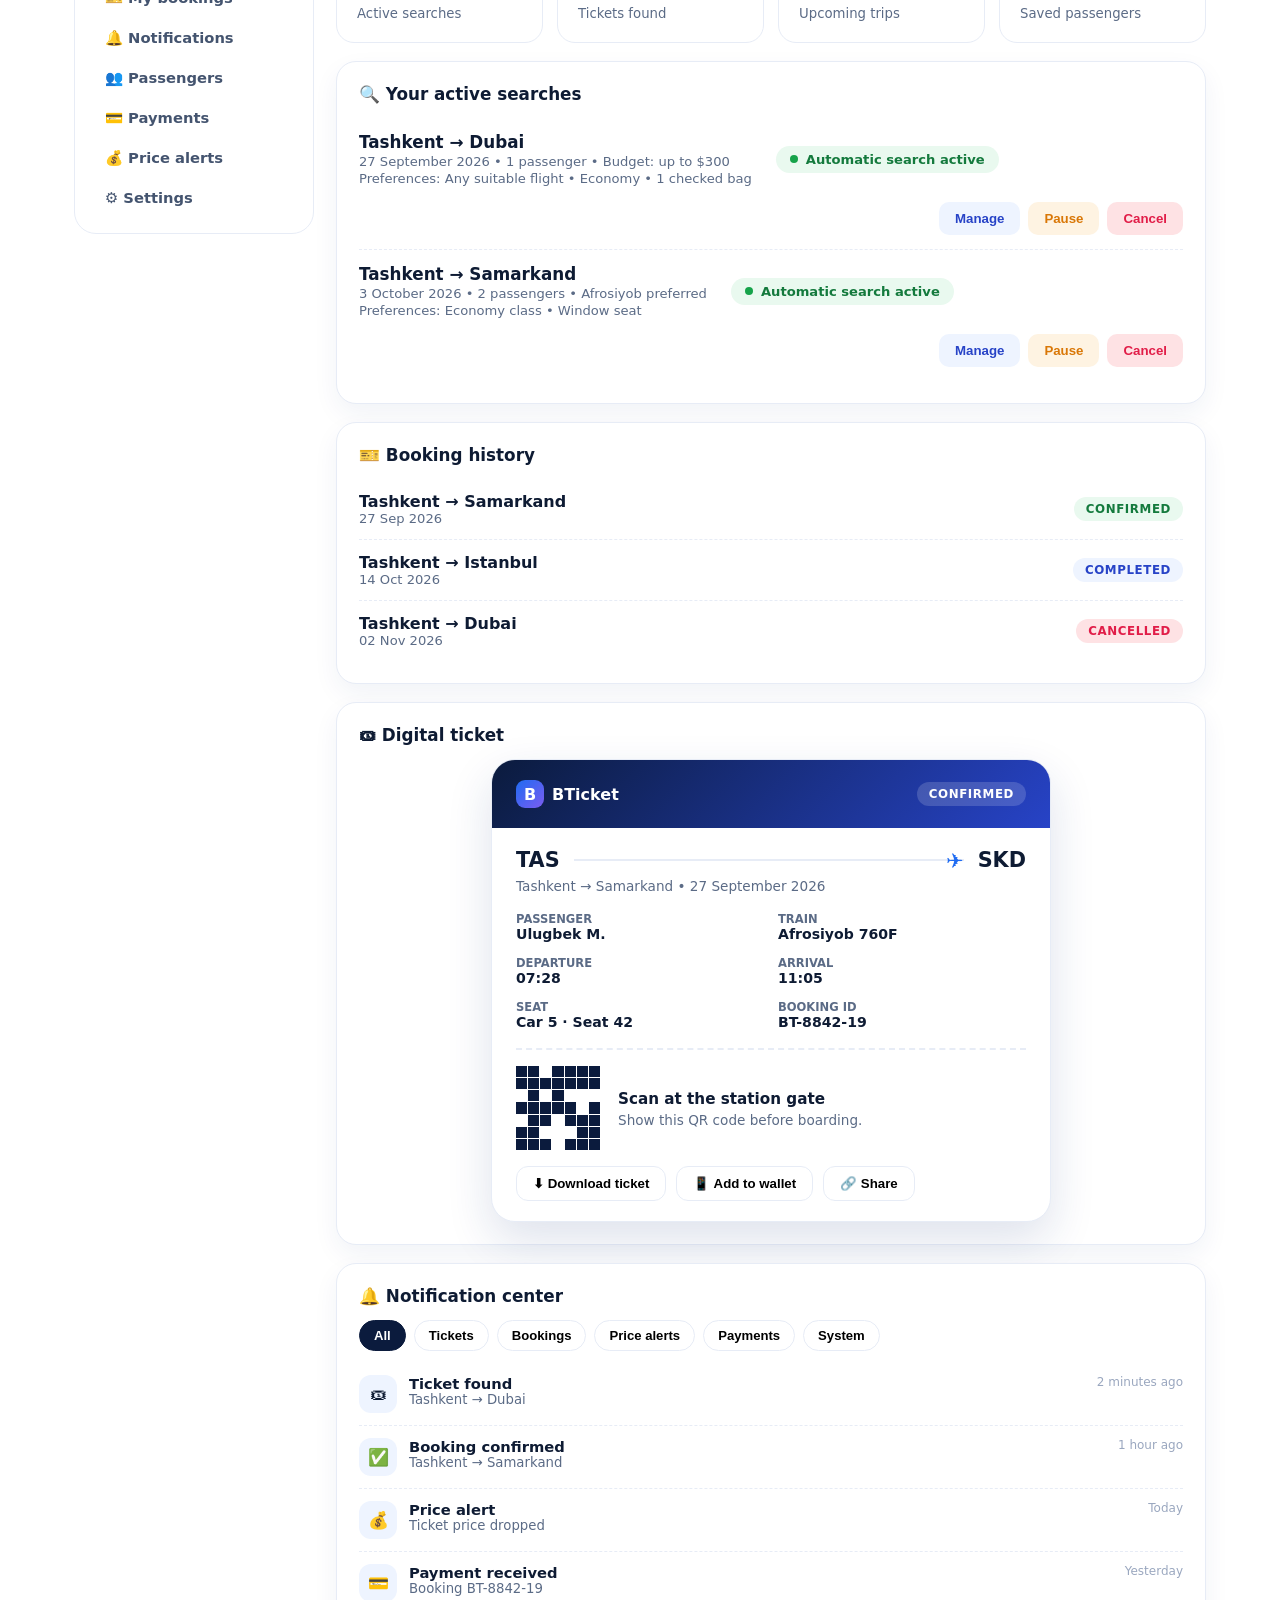
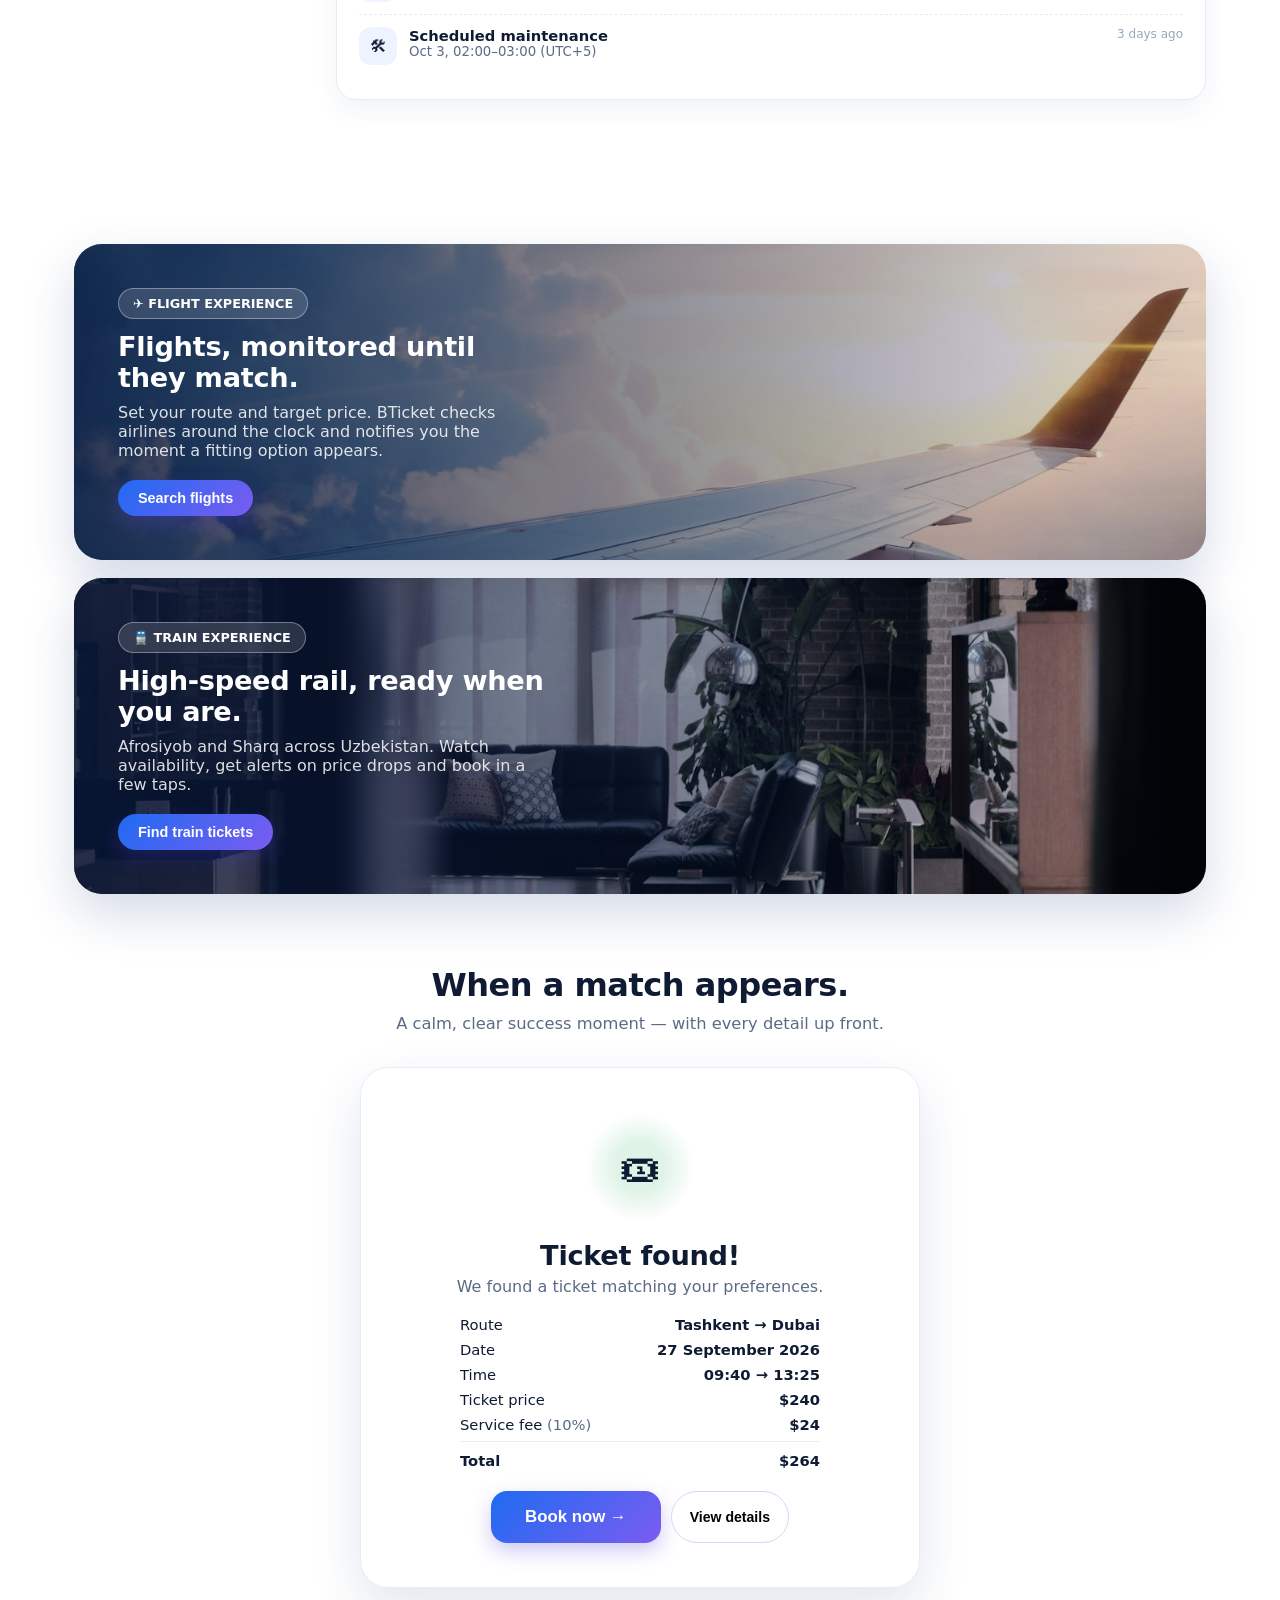
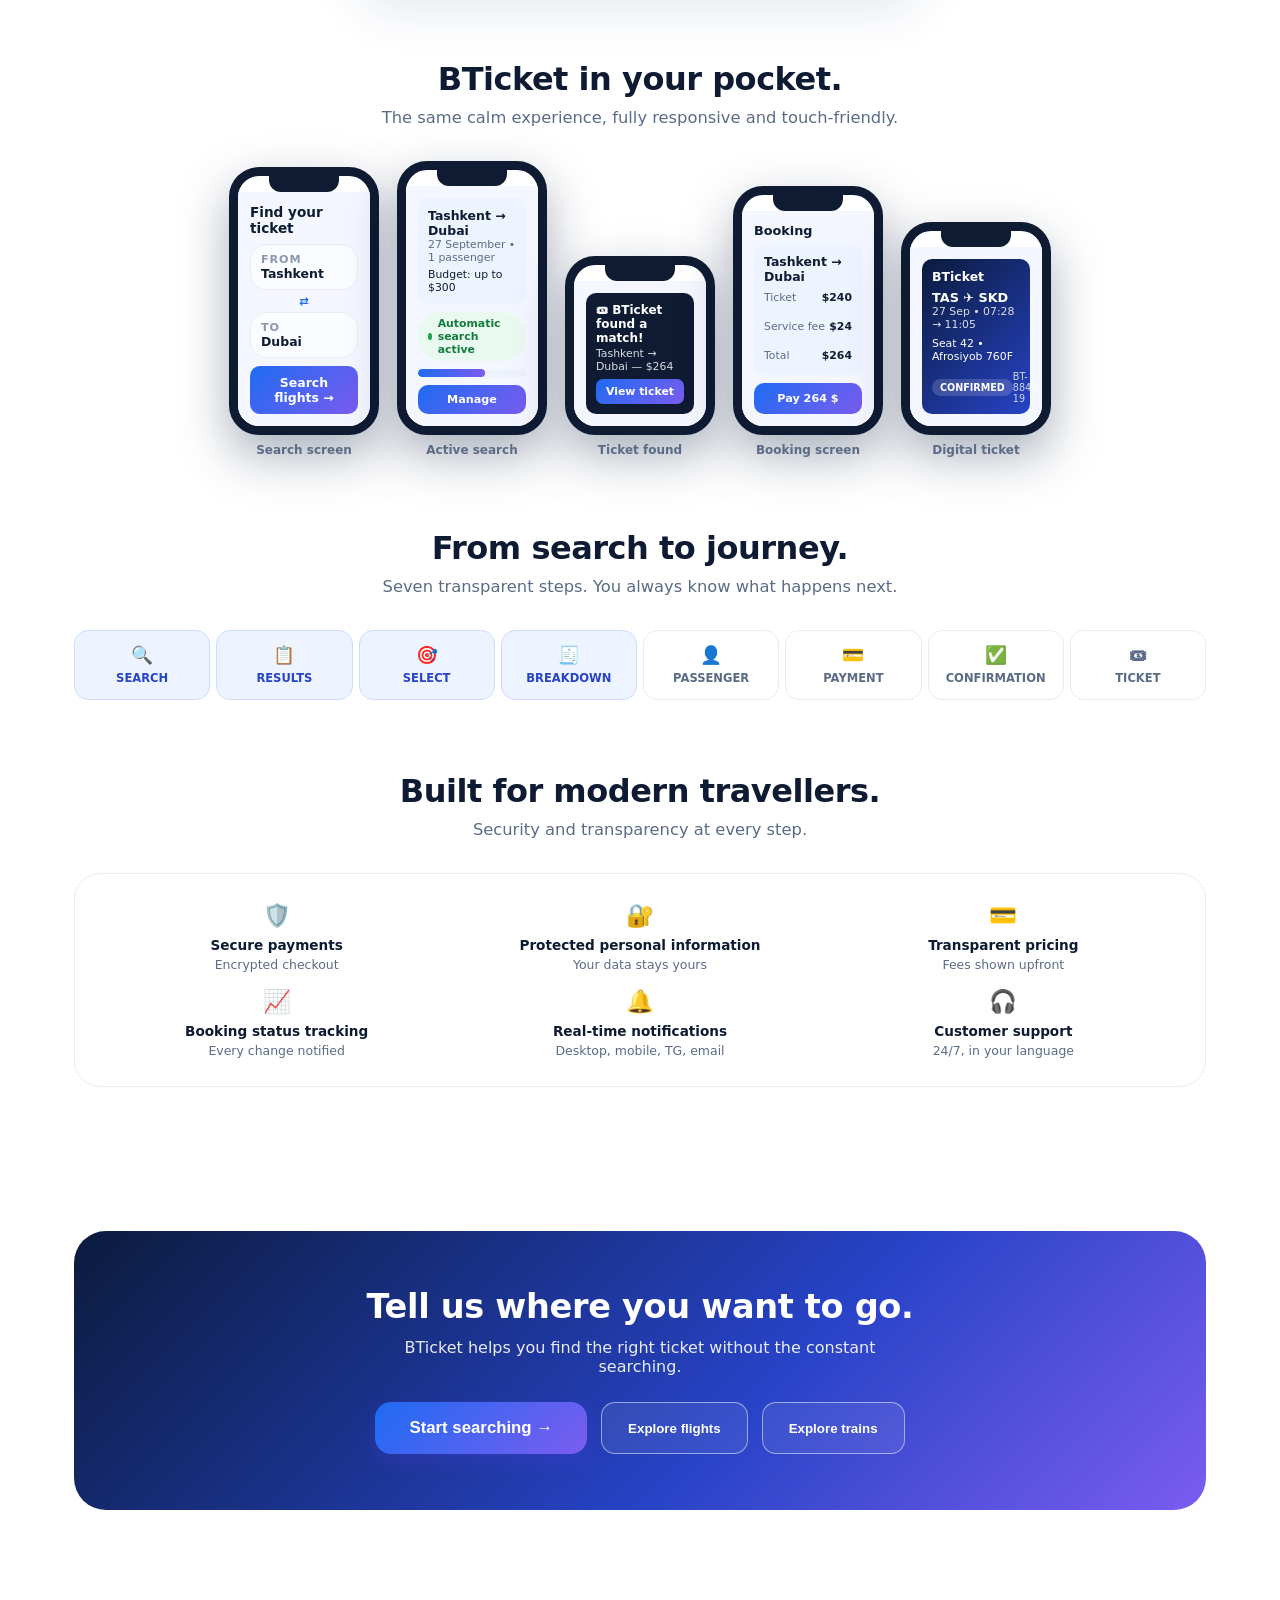
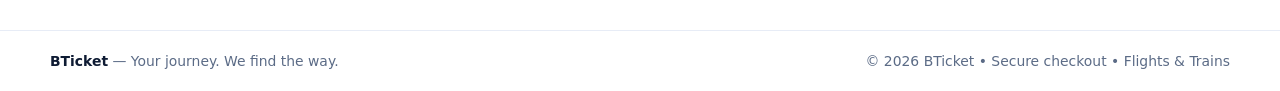
==== commit d6b7de62: "Add BTicket Part 2: real photography, ticket-found flow, notifications, services, dashboard, mobile " ====
--- a/index.html
+++ b/index.html
@@ -8,18 +8,22 @@
   :root{
     --navy:#0b1b3d; --blue:#1f6bf2; --royal:#2743c7; --violet:#7b5cf0;
     --ink:#0e1b33; --mut:#5b6b86; --line:#e7ecf6; --bg:#ffffff; --soft:#eef4ff;
+    --green:#16a34a; --amber:#d97706; --red:#e11d48;
   }
   *{box-sizing:border-box;margin:0;padding:0}
   body{font-family:Inter,system-ui,-apple-system,"SF Pro Display","Segoe UI",sans-serif;background:var(--bg);color:var(--ink);-webkit-font-smoothing:antialiased}
   a{text-decoration:none;color:inherit}
+  img{max-width:100%;display:block}
   .container{max-width:1180px;margin:0 auto;padding:0 24px}
   .section{padding:72px 0}
   .sec-head{max-width:640px;margin:0 auto 34px;text-align:center}
+  .sec-head.left{text-align:left;margin-left:0} 
   .sec-head h2{font-size:2rem;letter-spacing:-.015em}
   .sec-head p{color:var(--mut);margin-top:10px;font-size:1.02rem}
   .badge{display:inline-flex;align-items:center;gap:8px;background:#fff;border:1px solid var(--line);border-radius:999px;padding:7px 14px;font-size:.8rem;font-weight:600;color:var(--royal);box-shadow:0 4px 14px rgba(31,107,242,.08)}
+  .photo{background-size:cover;background-position:center}
   /* NAV */
-  .nav{position:sticky;top:0;z-index:60;background:rgba(255,255,255,.86);backdrop-filter:blur(14px);border-bottom:1px solid var(--line)}
+  .nav{position:sticky;top:0;z-index:60;background:rgba(255,255,255,.88);backdrop-filter:blur(14px);border-bottom:1px solid var(--line)}
   .nav-in{display:flex;align-items:center;gap:26px;height:68px}
   .logo{display:flex;align-items:center;gap:10px;font-weight:800;font-size:1.15rem}
   .logo-mark{width:36px;height:36px;border-radius:11px;background:linear-gradient(135deg,var(--blue),var(--violet));display:flex;align-items:center;justify-content:center;color:#fff;font-weight:900}
@@ -34,22 +38,31 @@
   .btn-cta{border:none;color:#fff;font-weight:700;font-size:.9rem;padding:10px 20px;border-radius:999px;background:linear-gradient(135deg,var(--blue),var(--violet));cursor:pointer;box-shadow:0 8px 20px rgba(80,60,220,.28)}
   .btn-cta:hover{transform:translateY(-1px)}
   .btn-cta.lg{padding:16px 34px;font-size:1.05rem;border-radius:16px}
+  .btn-ghost{border:1px solid rgba(255,255,255,.5);background:rgba(255,255,255,.08);color:#fff;font-weight:700;padding:14px 26px;border-radius:14px;cursor:pointer}
+  .btn-ghost:hover{background:rgba(255,255,255,.18)}
+  .btn-soft{border:1px solid var(--line);background:#fff;border-radius:999px;padding:9px 18px;font-weight:700;font-size:.85rem;cursor:pointer;color:#33415c}
+  .btn-soft:hover{border-color:var(--blue);color:var(--blue)}
+  /* BUTTONS */
+  .btn-sm{border:none;background:var(--soft);color:var(--royal);border-radius:10px;padding:9px 16px;font-weight:700;font-size:.83rem;cursor:pointer}
+  .btn-sm:hover{background:#e0eaff}
+  .btn-sm.warn{background:#fef3e2;color:var(--amber)}
+  .btn-sm.danger{background:#fee2e4;color:var(--red)}
+  .btn-sm:disabled{opacity:.55;cursor:default}
   /* HERO */
-  .hero{position:relative;overflow:hidden;background:linear-gradient(180deg,#f2f6ff 0%,#ffffff 65%)}
-  .hero-in{padding:58px 0 20px;text-align:center;max-width:760px;margin:0 auto}
-  .hero-in h1{font-size:3.1rem;line-height:1.08;letter-spacing:-.02em}
-  .hero-in h1 .grad{background:linear-gradient(90deg,var(--blue),var(--violet));-webkit-background-clip:text;background-clip:text;color:transparent}
-  .hero-in .sub{color:var(--mut);font-size:1.1rem;margin:16px auto 0;max-width:560px}
-  .hero-visual{position:relative;height:220px;margin:36px auto 0;max-width:900px;border-radius:28px;overflow:hidden;background:linear-gradient(135deg,#0b1b3d,#1f6bf2 55%,#7b5cf0);box-shadow:0 24px 60px rgba(20,40,110,.25)}
-  .hero-visual .sky-dot{position:absolute;border-radius:50%;background:rgba(255,255,255,.5)}
-  .hero-visual .plane{position:absolute;top:38px;left:10%;font-size:2.2rem;transform:rotate(8deg);filter:drop-shadow(0 6px 10px rgba(0,0,0,.25))}
-  .hero-visual .train-emo{position:absolute;bottom:34px;right:12%;font-size:2.4rem;filter:drop-shadow(0 6px 10px rgba(0,0,0,.25))}
-  .hero-visual .rail2{position:absolute;bottom:26px;left:6%;right:6%;height:2px;background:rgba(255,255,255,.4)}
-  .hero-visual .domes2{position:absolute;bottom:44px;left:0;right:0;opacity:.25}
-  .hero-visual .tag{position:absolute;top:18px;left:22px;background:rgba(255,255,255,.15);border:1px solid rgba(255,255,255,.3);color:#fff;padding:7px 14px;border-radius:12px;font-size:.78rem;backdrop-filter:blur(6px)}
+  .hero{position:relative;color:#fff}
+  .hero-photo{position:absolute;inset:0;background:url(assets/img/airplane.jpg) center 30%/cover}
+  .hero-fade{position:absolute;inset:0;background:linear-gradient(100deg,rgba(7,18,42,.82) 25%,rgba(7,18,42,.35) 60%,rgba(7,18,42,.05))}
+  .hero-in{padding:96px 0 132px;position:relative;max-width:760px}
+  .hero-badge{display:inline-flex;align-items:center;gap:8px;background:rgba(255,255,255,.14);border:1px solid rgba(255,255,255,.35);border-radius:999px;padding:7px 14px;font-size:.8rem;font-weight:600;backdrop-filter:blur(6px)}
+  .hero-in h1{font-size:3rem;line-height:1.08;letter-spacing:-.02em;margin:18px 0 14px}
+  .hero-in h1 .grad{background:linear-gradient(90deg,#7cc1ff,var(--violet));-webkit-background-clip:text;background-clip:text;color:transparent}
+  .hero-in .sub{color:rgba(255,255,255,.85);font-size:1.1rem;max-width:520px}
+  .hero-stats{display:flex;gap:28px;margin-top:24px}
+  .hero-stats b{font-size:1.25rem;display:block}
+  .hero-stats span{font-size:.82rem;opacity:.8}
   /* BOOKING WIDGET */
-  .booking{max-width:820px;margin:-4px auto 0}
-  .book-card{background:rgba(255,255,255,.94);backdrop-filter:blur(16px);border:1px solid var(--line);border-radius:26px;box-shadow:0 20px 60px rgba(20,50,120,.12);padding:22px}
+  .booking{max-width:880px;margin:-72px auto 0;position:relative;z-index:5}
+  .book-card{background:rgba(255,255,255,.96);backdrop-filter:blur(16px);border:1px solid var(--line);border-radius:26px;box-shadow:0 26px 70px rgba(9,25,60,.22);padding:22px}
   .tabs{display:flex;gap:8px;margin-bottom:18px}
   .tab{flex:1;border:1px solid var(--line);background:#f3f6fc;color:#44546f;border-radius:14px;padding:12px 16px;font-weight:700;font-size:.94rem;cursor:pointer;display:flex;gap:8px;align-items:center;justify-content:center;transition:.18s}
   .tab.active{background:linear-gradient(135deg,var(--blue),var(--violet));color:#fff;border-color:transparent;box-shadow:0 8px 20px rgba(31,107,242,.32)}
@@ -64,41 +77,64 @@
   .swap:hover{border-color:var(--blue);transform:rotate(180deg);transition:.2s}
   .book-foot{display:flex;align-items:center;gap:18px;margin-top:16px;flex-wrap:wrap}
   .cta{margin-left:auto}
-  .err{color:#e11d48;font-size:.87rem;margin-top:10px;min-height:1.2em}
+  .err{color:var(--red);font-size:.87rem;margin-top:10px;min-height:1.2em}
   /* LOADING + RESULTS */
-  #loadingScreen,#resultsScreen{display:none;max-width:820px;margin:0 auto}
+  #loadingScreen,#resultsScreen{display:none;max-width:880px;margin:0 auto}
   #loadingScreen.show,#resultsScreen.show{display:block}
-  .loader-box{text-align:center;padding:56px 20px;background:rgba(255,255,255,.94);border:1px solid var(--line);border-radius:26px}
+  .loader-box{text-align:center;padding:56px 20px;background:rgba(255,255,255,.96);border:1px solid var(--line);border-radius:26px;box-shadow:0 26px 70px rgba(9,25,60,.14)}
   .spinner{width:60px;height:60px;margin:0 auto 18px;border-radius:50%;border:6px solid #dbe5fa;border-top-color:var(--blue);animation:spin .8s linear infinite}
   @keyframes spin{to{transform:rotate(360deg)}}
   .ticket{background:#fff;border:1px solid var(--line);border-radius:18px;padding:16px 18px;margin-top:12px;display:flex;align-items:center;gap:16px;box-shadow:0 8px 24px rgba(20,50,120,.07)}
   .ticket .time{font-weight:800;font-size:1.1rem}
   .ticket .meta{color:var(--mut);font-size:.86rem;margin-top:4px}
   .ticket .cost{margin-left:auto;font-weight:800;color:var(--royal);white-space:nowrap}
-  .buy{border:none;background:#16a34a;color:#fff;font-weight:700;border-radius:12px;padding:11px 20px;cursor:pointer}
+  .buy{border:none;background:var(--green);color:#fff;font-weight:700;border-radius:12px;padding:11px 20px;cursor:pointer}
   .buy.bought{background:#94a3b8}
   .backBtn{margin-top:14px;width:100%;padding:13px;border-radius:14px;border:1.5px solid var(--line);background:#fff;font-weight:700;cursor:pointer;color:#33415c}
   .backBtn:hover{border-color:var(--blue);color:var(--blue)}
-  .resTitle{background:rgba(255,255,255,.94);border:1px solid var(--line);border-radius:20px;padding:16px 20px;margin-bottom:2px}
-  /* AUTO SEARCH */
-  .auto-wrap{display:grid;grid-template-columns:1.05fr .95fr;gap:32px;align-items:center}
+  .resTitle{background:rgba(255,255,255,.96);border:1px solid var(--line);border-radius:20px;padding:16px 20px;margin-bottom:2px}
+  .res-grid{display:grid;grid-template-columns:230px 1fr;gap:16px;margin-top:12px;align-items:start}
+  .filters{background:#fff;border:1px solid var(--line);border-radius:18px;padding:16px;position:sticky;top:84px}
+  .filters small{display:block;font-weight:700;font-size:.72rem;letter-spacing:.06em;color:#8a97ad;margin:12px 0 6px}
+  .filters .frow{display:flex;align-items:center;gap:8px;font-size:.88rem;color:#33415c;padding:3px 0}
+  .filters input[type=checkbox]{accent-color:var(--blue)}
+  .filters select{width:100%;padding:8px;border:1px solid var(--line);border-radius:10px;font-size:.85rem}
+  .res-detail{background:#fff;border:1px solid var(--line);border-radius:18px;padding:16px;margin-top:10px;display:grid;grid-template-columns:1.4fr auto auto 1fr auto auto;gap:18px;align-items:center}
+  .res-detail .airline{font-weight:800;display:flex;gap:8px;align-items:center}
+  .res-detail .airline img{width:26px;height:26px;border-radius:8px;object-fit:cover}
+  .res-detail .seg b{display:block;font-size:1.05rem}
+  .res-detail .seg span{font-size:.78rem;color:var(--mut)}
+  .res-detail .dur{text-align:center;color:var(--mut);font-size:.8rem}
+  .res-detail .dur .ln{height:2px;background:var(--line);position:relative;margin:6px 0;min-width:70px}
+  .res-detail .dur .ln i{position:absolute;right:0;top:-3px;font-style:normal;color:#9fb0cc}
+  .res-detail .price{text-align:right}
+  .res-detail .price b{display:block;font-size:1.05rem;color:var(--royal)}
+  .res-detail .price span{font-size:.75rem;color:var(--mut)}
+  .selectBtn{border:none;background:linear-gradient(135deg,var(--blue),var(--violet));color:#fff;font-weight:700;border-radius:12px;padding:11px 22px;cursor:pointer}
+  .selectBtn:hover{opacity:.9}
+  /* FLOW */
   .flow{display:flex;flex-direction:column;gap:0;align-items:flex-start}
-  .flow-step{background:#fff;border:1px solid var(--line);border-radius:16px;padding:12px 20px;font-weight:700;font-size:.92rem;width:220px;text-align:center;box-shadow:0 6px 18px rgba(20,50,120,.06)}
+  .flow-step{background:#fff;border:1px solid var(--line);border-radius:16px;padding:12px 20px;font-weight:700;font-size:.92rem;width:230px;text-align:center;box-shadow:0 6px 18px rgba(20,50,120,.06)}
   .flow-step.hi{background:linear-gradient(135deg,var(--blue),var(--violet));color:#fff;border-color:transparent}
-  .flow-arrow{color:#9fb0cc;font-size:1.2rem;margin:4px 0;padding-left:100px}
+  .flow-arrow{color:#9fb0cc;font-size:1.2rem;margin:4px 0;padding-left:105px}
   .search-card{background:#fff;border:1px solid var(--line);border-radius:22px;padding:22px;box-shadow:0 16px 40px rgba(20,50,120,.1)}
   .search-card .route{font-weight:800;font-size:1.25rem}
   .search-card .meta2{color:var(--mut);font-size:.9rem;margin:6px 0 14px}
   .status{display:inline-flex;align-items:center;gap:8px;background:var(--soft);color:var(--royal);border-radius:999px;padding:6px 14px;font-size:.82rem;font-weight:700}
-  .status .p-dot{width:8px;height:8px;border-radius:50%;background:#22c55e;animation:pulse 1.4s ease-in-out infinite}
+  .status .p-dot{width:8px;height:8px;border-radius:50%;background:var(--green);animation:pulse 1.4s ease-in-out infinite}
+  .status.green{background:#e9f9ef;color:#147a3d}
+  .status.green .p-dot{background:var(--green)}
+  .status.amber{background:#fef6e7;color:#b4690e}
+  .status.amber .p-dot{background:var(--amber)}
   @keyframes pulse{0%,100%{opacity:1}50%{opacity:.3}}
   .progress{height:8px;border-radius:99px;background:#eef2fb;margin-top:14px;overflow:hidden}
   .progress i{display:block;height:100%;width:62%;background:linear-gradient(90deg,var(--blue),var(--violet));border-radius:99px;animation:grow 2.4s ease-in-out infinite alternate}
   @keyframes grow{from{width:30%}to{width:78%}}
   /* ACTIVE SEARCH */
-  .active-card{background:#fff;border:1px solid var(--line);border-radius:24px;padding:26px;box-shadow:0 16px 40px rgba(20,50,120,.1);max-width:520px;margin:0 auto}
+  .active-card{background:#fff;border:1px solid var(--line);border-radius:24px;padding:26px;box-shadow:0 16px 40px rgba(20,50,120,.1);max-width:560px;margin:0 auto}
   .active-card h3{font-size:1.1rem}
-  .kv{display:flex;justify-content:space-between;font-size:.9rem;color:var(--mut);margin-top:10px}
+  .kv{display:flex;justify-content:space-between;font-size:.9rem;color:var(--mut);margin-top:10px;border-bottom:1px dashed var(--line);padding-bottom:10px}
+  .kv:last-of-type{border-bottom:none}
   .kv b{color:var(--ink)}
   .checks{margin-top:14px;display:flex;flex-direction:column;gap:8px;font-size:.9rem;color:#33415c}
   /* SCORE */
@@ -112,12 +148,13 @@
   .dest-tab.active{background:linear-gradient(135deg,var(--blue),var(--violet));color:#fff;border-color:transparent}
   .dest-grid{display:none;grid-template-columns:repeat(4,1fr);gap:16px}
   .dest-grid.active{display:grid}
-  .dest-grid.trains{grid-template-columns:repeat(3,1fr)}
-  .dest{border-radius:22px;overflow:hidden;position:relative;min-height:230px;color:#fff;display:flex;align-items:flex-end;box-shadow:0 14px 34px rgba(20,50,120,.18)}
-  .dest .info{position:relative;padding:16px;width:100%;background:linear-gradient(180deg,transparent,rgba(5,12,30,.75));display:flex;align-items:flex-end;justify-content:space-between}
-  .dest b{font-size:1.05rem;display:block}
-  .dest span{font-size:.78rem;opacity:.88}
-  .explore{border:1px solid rgba(255,255,255,.6);background:rgba(255,255,255,.15);color:#fff;border-radius:999px;padding:7px 14px;font-size:.8rem;font-weight:700;cursor:pointer}
+  .dest-grid.trains{grid-template-columns:repeat(4,1fr)}
+  .dest{border-radius:22px;overflow:hidden;position:relative;min-height:250px;color:#fff;display:flex;align-items:flex-end;box-shadow:0 14px 34px rgba(20,50,120,.18)}
+  .dest .tint{position:absolute;inset:0;background:linear-gradient(180deg,transparent 40%,rgba(5,12,30,.85))}
+  .dest .info{position:relative;padding:16px;width:100%;display:flex;align-items:flex-end;justify-content:space-between}
+  .dest b{font-size:1.05rem;display:block;text-shadow:0 1px 4px rgba(0,0,0,.4)}
+  .dest span{font-size:.78rem;opacity:.92}
+  .explore{border:1px solid rgba(255,255,255,.6);background:rgba(255,255,255,.18);color:#fff;border-radius:999px;padding:7px 14px;font-size:.8rem;font-weight:700;cursor:pointer;backdrop-filter:blur(4px);white-space:nowrap}
   .explore:hover{background:#fff;color:var(--ink)}
   /* FEATURES */
   .feat-grid{display:grid;grid-template-columns:repeat(3,1fr);gap:16px}
@@ -136,29 +173,175 @@
   .trust div{text-align:center}
   .trust .t-ico{font-size:1.4rem}
   .trust b{display:block;font-size:.85rem;margin:8px 0 0}
+  .trust.g4{grid-template-columns:repeat(3,1fr)}
   /* FINAL CTA */
   .final{background:linear-gradient(135deg,var(--navy),var(--royal) 60%,var(--violet));border-radius:32px;padding:56px 40px;text-align:center;color:#fff}
   .final h2{font-size:2.1rem;letter-spacing:-.01em}
   .final p{opacity:.9;margin:12px auto 26px;max-width:520px}
   .final-ctas{display:flex;gap:14px;justify-content:center;flex-wrap:wrap}
-  .btn-ghost{border:1px solid rgba(255,255,255,.5);background:rgba(255,255,255,.08);color:#fff;font-weight:700;padding:14px 26px;border-radius:14px;cursor:pointer}
-  .btn-ghost:hover{background:rgba(255,255,255,.18)}
   footer{margin-top:56px;border-top:1px solid var(--line);background:#fff}
   .foot-in{display:flex;align-items:center;gap:20px;padding:22px 0;color:var(--mut);font-size:.87rem;flex-wrap:wrap}
   .foot-in .sp{margin-left:auto}
+  /* TICKET FOUND */
+  .found-wrap{display:grid;grid-template-columns:1fr 1fr;gap:28px;align-items:center}
+  .found-notif{background:#fff;border:1px solid var(--line);border-radius:24px;padding:26px;box-shadow:0 18px 46px rgba(20,50,120,.12);max-width:440px}
+  .found-notif .title{display:flex;gap:10px;align-items:center;font-weight:800;font-size:1.05rem}
+  .found-notif .route{font-weight:800;font-size:1.5rem;margin-top:14px}
+  .found-notif .meta2{color:var(--mut);font-size:.9rem;margin-top:4px}
+  .found-rows{margin-top:16px;border-top:1px dashed var(--line);padding-top:12px;display:flex;flex-direction:column;gap:9px}
+  .found-rows .fr{display:flex;justify-content:space-between;font-size:.93rem}
+  .found-rows .fr b{font-weight:700}
+  .found-rows .fr .fee{color:var(--mut)}
+  .found-rows .fr.total{border-top:1px solid var(--line);padding-top:10px;font-weight:800;font-size:1.05rem}
+  /* NOTIFICATIONS */
+  .notif-grid{display:grid;grid-template-columns:repeat(4,1fr);gap:16px;align-items:start}
+  .notif-card{background:#fff;border:1px solid var(--line);border-radius:20px;padding:18px;box-shadow:0 12px 30px rgba(20,50,120,.08)}
+  .notif-card .cap{font-size:.72rem;font-weight:800;letter-spacing:.08em;color:#8a97ad;margin-bottom:12px;display:flex;align-items:center;gap:6px}
+  .win{background:#f7f9ff;border:1px solid var(--line);border-radius:14px;overflow:hidden}
+  .win .top{display:flex;gap:6px;padding:8px 10px;background:#fff;border-bottom:1px solid var(--line)}
+  .win .top i{width:9px;height:9px;border-radius:50%;display:block}
+  .win .body{padding:14px}
+  .phone{width:150px;margin:0 auto;border:9px solid #0e1b33;border-radius:30px;background:#fff;overflow:hidden;box-shadow:0 20px 50px rgba(9,25,60,.35)}
+  .phone .scr{background:#f4f7ff;padding:12px;font-size:.72rem}
+  .phone .notch{width:70px;height:16px;background:#0e1b33;border-radius:0 0 12px 12px;margin:0 auto}
+  .tg{background:#f2f4f7;border-radius:16px;padding:14px}
+  .tg .bubble{background:#fff;border-radius:4px 16px 16px 16px;padding:12px;box-shadow:0 4px 14px rgba(0,0,0,.08)}
+  .mail{background:#fff;border:1px solid var(--line);border-radius:14px}
+  .mail .mrow{display:flex;gap:10px;padding:12px 14px;border-bottom:1px solid var(--line);align-items:center}
+  .mail .mrow:last-child{border-bottom:none}
+  .mail .av{width:30px;height:30px;border-radius:50%;background:linear-gradient(135deg,var(--blue),var(--violet));color:#fff;font-size:.7rem;font-weight:700;display:flex;align-items:center;justify-content:center;flex:none}
+  .mail .msub{font-size:.78rem;font-weight:700}
+  .mail .mbody{font-size:.72rem;color:var(--mut)}
+  /* SERVICES */
+  .svc-grid{display:grid;grid-template-columns:repeat(3,1fr);gap:16px}
+  .svc{background:#fff;border:1px solid var(--line);border-radius:22px;padding:26px;display:flex;flex-direction:column;box-shadow:0 10px 26px rgba(20,50,120,.06)}
+  .svc.popular{border:2px solid var(--blue);box-shadow:0 18px 44px rgba(31,107,242,.18)}
+  .svc .st{font-weight:800;font-size:1.1rem;display:flex;gap:8px;align-items:center}
+  .svc .fee{font-size:2rem;font-weight:800;color:var(--royal);margin:16px 0 4px}
+  .svc .fee span{font-size:.9rem;color:var(--mut);font-weight:600}
+  .svc p{color:var(--mut);font-size:.9rem;line-height:1.55;flex:1}
+  .svc .btn-cta{margin-top:20px}
+  .svc .pop-tag{background:linear-gradient(135deg,var(--blue),var(--violet));color:#fff;font-size:.68rem;font-weight:800;letter-spacing:.06em;padding:4px 10px;border-radius:999px;margin-left:auto}
+  /* PRICE BREAKDOWN */
+  .price-grid{display:grid;grid-template-columns:1fr 1fr;gap:28px;align-items:center}
+  .bill{background:#fff;border:1px solid var(--line);border-radius:24px;padding:28px;box-shadow:0 18px 46px rgba(20,50,120,.12);max-width:420px}
+  .bill h3{font-size:1.15rem;margin-bottom:16px}
+  .bill .brow{display:flex;justify-content:space-between;font-size:.95rem;padding:7px 0;color:#33415c}
+  .bill .brow .mut{color:var(--mut)}
+  .bill .brow.total{border-top:2px solid var(--line);margin-top:10px;padding-top:14px;font-weight:800;font-size:1.1rem}
+  .bill .fee-note{margin-top:14px;background:var(--soft);border-radius:12px;padding:10px 14px;font-size:.85rem;color:var(--royal);font-weight:700}
+  /* PRICE ALERT */
+  .alert-card{background:#fff;border:1px solid var(--line);border-radius:24px;padding:26px;box-shadow:0 18px 46px rgba(20,50,120,.12);max-width:480px;margin:0 auto}
+  .alert-card .ahead{display:flex;align-items:center;gap:10px;font-weight:800;font-size:1.15rem}
+  .alert-card .kv{font-size:.92rem}
+  .alert-card input,.alert-card select{width:100%;padding:11px;border:1.5px solid var(--line);border-radius:12px;font-size:.95rem;margin-top:4px;font-family:inherit}
+  /* PREFERENCES */
+  .pref-rows{display:grid;grid-template-columns:repeat(2,1fr);gap:12px}
+  .pref{background:#fff;border:1px solid var(--line);border-radius:14px;padding:12px 14px}
+  .pref small{display:block;font-size:.7rem;font-weight:700;letter-spacing:.06em;color:#8a97ad;margin-bottom:6px}
+  .pref select{width:100%;border:none;background:transparent;font:inherit;font-weight:700;font-size:.92rem;color:var(--ink);outline:none}
+  /* DASHBOARD */
+  .dash{display:grid;grid-template-columns:240px 1fr;gap:22px;align-items:start}
+  .side{background:#fff;border:1px solid var(--line);border-radius:22px;padding:16px;position:sticky;top:84px}
+  .side .sitem{display:flex;gap:10px;align-items:center;padding:11px 14px;border-radius:12px;font-weight:600;font-size:.92rem;color:#44546f;cursor:pointer;width:100%;border:none;background:none;text-align:left;font-family:inherit}
+  .side .sitem:hover{background:var(--soft);color:var(--royal)}
+  .side .sitem.active{background:linear-gradient(135deg,var(--blue),var(--violet));color:#fff}
+  .dash-main{display:flex;flex-direction:column;gap:18px}
+  .stat-grid{display:grid;grid-template-columns:repeat(4,1fr);gap:14px}
+  .stat-card{background:#fff;border:1px solid var(--line);border-radius:18px;padding:20px}
+  .stat-card b{font-size:1.6rem;display:block;color:var(--royal)}
+  .stat-card span{font-size:.83rem;color:var(--mut)}
+  .panel-card{background:#fff;border:1px solid var(--line);border-radius:20px;padding:22px;box-shadow:0 10px 26px rgba(20,50,120,.06)}
+  .panel-card h3{font-size:1.05rem;margin-bottom:14px;display:flex;align-items:center;gap:8px}
+  .search-row{display:flex;align-items:center;gap:16px;padding:14px 0;border-bottom:1px dashed var(--line);flex-wrap:wrap}
+  .search-row:last-child{border-bottom:none}
+  .search-row .route{font-weight:800;font-size:1.05rem}
+  .search-row .prefs{font-size:.82rem;color:var(--mut);margin-top:2px}
+  .search-row .actions{margin-left:auto;display:flex;gap:8px}
+  .hist-row{display:flex;align-items:center;gap:16px;padding:13px 0;border-bottom:1px dashed var(--line)}
+  .hist-row:last-child{border-bottom:none}
+  .hist-row .route{font-weight:700}
+  .hist-row .date{font-size:.82rem;color:var(--mut)}
+  .badge-st{font-size:.74rem;font-weight:800;letter-spacing:.05em;padding:5px 12px;border-radius:999px}
+  .badge-st.ok{background:#e9f9ef;color:#147a3d}
+  .badge-st.done{background:var(--soft);color:var(--royal)}
+  .badge-st.cancel{background:#fee2e4;color:var(--red)}
+  .ntf-tabs{display:flex;gap:8px;flex-wrap:wrap;margin-bottom:12px}
+  .ntf-tab{border:1px solid var(--line);background:#fff;border-radius:999px;padding:7px 14px;font-size:.82rem;font-weight:700;cursor:pointer}
+  .ntf-tab.active{background:var(--navy);color:#fff;border-color:var(--navy)}
+  .ntf-row{display:flex;gap:12px;align-items:flex-start;padding:12px 0;border-bottom:1px dashed var(--line)}
+  .ntf-row:last-child{border-bottom:none}
+  .ntf-row .nic{width:38px;height:38px;border-radius:12px;background:var(--soft);display:flex;align-items:center;justify-content:center;font-size:1.05rem;flex:none}
+  .ntf-row b{font-size:.92rem;display:block}
+  .ntf-row p{font-size:.83rem;color:var(--mut)}
+  .ntf-row .ago{margin-left:auto;font-size:.75rem;color:#9aa7bf;white-space:nowrap}
+  /* DIGITAL TICKET */
+  .dticket{background:#fff;border:1px solid var(--line);border-radius:24px;overflow:hidden;box-shadow:0 18px 46px rgba(20,50,120,.14);max-width:560px;margin:0 auto}
+  .dt-top{background:linear-gradient(135deg,var(--navy),var(--royal));color:#fff;padding:20px 24px;display:flex;align-items:center;justify-content:space-between}
+  .dt-top .logo2{display:flex;gap:8px;align-items:center;font-weight:800}
+  .dt-main{padding:20px 24px;position:relative}
+  .dt-route{display:flex;align-items:center;gap:14px;font-size:1.3rem;font-weight:800}
+  .dt-route .ln{flex:1;height:2px;background:var(--line);position:relative}
+  .dt-route .ln::after{content:"✈";position:absolute;right:0;top:-10px;color:var(--blue)}
+  .dt-cols{display:grid;grid-template-columns:1fr 1fr;gap:14px;margin-top:18px;font-size:.88rem}
+  .dt-cols span{display:block;font-size:.72rem;color:var(--mut);font-weight:700}
+  .dt-qr{display:flex;align-items:center;gap:18px;margin-top:18px;border-top:2px dashed var(--line);padding-top:16px}
+  .qr{width:84px;height:84px;flex:none;display:grid;grid-template-columns:repeat(7,1fr);grid-template-rows:repeat(7,1fr);gap:1px}
+  .qr i{background:var(--navy)}
+  .dt-actions{display:flex;gap:10px;margin-top:16px;flex-wrap:wrap}
+  .dt-st{background:#fff;border:1px solid var(--line);border-radius:12px;padding:9px 16px;font-size:.83rem;font-weight:700;cursor:pointer}
+  .dt-st:hover{border-color:var(--blue);color:var(--blue)}
+  /* MOBILE */
+  .mob-row{display:flex;gap:18px;justify-content:center;flex-wrap:wrap;align-items:flex-end}
+  .mob{width:150px;flex:none}
+  .mob .cap{text-align:center;font-size:.75rem;color:var(--mut);margin-top:8px;font-weight:700}
+  /* TICKET FOUND ANIMATION */
+  .tfa{text-align:center;background:#fff;border:1px solid var(--line);border-radius:28px;padding:44px 30px;box-shadow:0 20px 50px rgba(20,50,120,.12);max-width:560px;margin:0 auto;position:relative;overflow:hidden}
+  .tfa .burst{width:110px;height:110px;border-radius:50%;background:radial-gradient(circle,#dff3e7 30%,transparent 70%);margin:0 auto 18px;display:flex;align-items:center;justify-content:center;animation:pop 1.6s ease-in-out infinite}
+  .tfa .burst .emo{font-size:2.6rem;animation:floaty 1.6s ease-in-out infinite}
+  @keyframes pop{0%,100%{transform:scale(1)}50%{transform:scale(1.06)}}
+  @keyframes floaty{0%,100%{transform:translateY(0)}50%{transform:translateY(-5px)}}
+  .tfa h2{font-size:1.7rem;letter-spacing:-.01em}
+  .tfa .sub{color:var(--mut);margin-top:6px}
+  .tfa-rows{max-width:360px;margin:20px auto 0;text-align:left;display:flex;flex-direction:column;gap:8px}
+  .tfa-rows .fr{display:flex;justify-content:space-between;font-size:.92rem}
+  .tfa-rows .fr.total{border-top:1px solid var(--line);padding-top:10px;font-weight:800}
+  .tfa-ctas{display:flex;gap:10px;justify-content:center;margin-top:22px;flex-wrap:wrap}
+  /* BOOKING FLOW STRIP */
+  .bf-strip{display:grid;grid-template-columns:repeat(8,1fr);gap:6px}
+  .bf{background:#fff;border:1px solid var(--line);border-radius:14px;padding:14px 6px;text-align:center;font-size:.72rem;font-weight:700;color:var(--mut);position:relative}
+  .bf.on{background:var(--soft);color:var(--royal);border-color:#cddcfa}
+  .bf .be{font-size:1.1rem;display:block;margin-bottom:6px}
+  /* PHOTO BANNERS */
+  .photobanner{position:relative;border-radius:28px;overflow:hidden;min-height:300px;color:#fff;box-shadow:0 20px 50px rgba(20,50,120,.18)}
+  .photobanner .ph{position:absolute;inset:0;background-size:cover;background-position:center}
+  .photobanner .ov{position:absolute;inset:0;background:linear-gradient(90deg,rgba(9,25,60,.82),rgba(9,25,60,.1))}
+  .photobanner .bc{position:relative;padding:44px;max-width:520px}
+  .photobanner h3{font-size:1.7rem;letter-spacing:-.01em}
+  .photobanner p{opacity:.85;margin-top:10px}
+  /* RESPONSIVE */
   @media(max-width:960px){
     .hero-in h1{font-size:2.2rem}
     .fields{grid-template-columns:1fr;gap:10px}
     .swap{justify-self:center;transform:rotate(90deg)}
     .cta{width:100%;margin-left:0}
-    .feat-grid{grid-template-columns:1fr}
+    .feat-grid,.svc-grid{grid-template-columns:1fr}
     .dest-grid,.dest-grid.trains{grid-template-columns:repeat(2,1fr)}
     .journey{grid-template-columns:repeat(2,1fr)}
-    .trust{grid-template-columns:repeat(2,1fr)}
-    .auto-wrap{grid-template-columns:1fr}
+    .trust,.trust.g4{grid-template-columns:repeat(2,1fr)}
     .links{display:none}
+    .found-wrap,.price-grid,.auto-wrap{grid-template-columns:1fr}
+    .notif-grid{grid-template-columns:repeat(2,1fr)}
+    .res-grid{grid-template-columns:1fr}
+    .res-detail{grid-template-columns:1fr 1fr;gap:12px}
+    .dash{grid-template-columns:1fr}
+    .side{position:static;display:flex;flex-wrap:wrap;gap:6px}
+    .side .sitem{width:auto}
+    .stat-grid{grid-template-columns:repeat(2,1fr)}
+    .bf-strip{grid-template-columns:repeat(4,1fr)}
+    .pref-rows{grid-template-columns:1fr}
   }
-  @media(max-width:560px){.dest-grid,.dest-grid.trains,.journey,.trust{grid-template-columns:1fr}}
+  @media(max-width:560px){.dest-grid,.dest-grid.trains,.journey,.trust,.trust.g4,.notif-grid{grid-template-columns:1fr}}
 </style>
 </head>
 <body>
@@ -167,7 +350,7 @@
   <div class="container nav-in">
     <a class="logo" href="#"><span class="logo-mark">B</span>BTicket</a>
     <div class="links">
-      <a href="#flights" class="active">Flights</a><a href="#trains">Trains</a><a href="#journey">How it works</a><a href="#">My bookings</a><a href="#">Support</a>
+      <a href="#booking" class="active">Flights</a><a href="#booking">Trains</a><a href="#journey">How it works</a><a href="#dashboard">My bookings</a><a href="#notifications">Notifications</a>
     </div>
     <div class="nav-right">
       <button class="pill" type="button">EN ▾</button>
@@ -179,76 +362,88 @@
 </nav>
 
 <header class="hero">
+  <div class="hero-photo"></div>
+  <div class="hero-fade"></div>
   <div class="container">
     <div class="hero-in">
-      <span class="badge">✦ Automated travel booking</span>
+      <span class="hero-badge">✦ Automated travel booking</span>
       <h1>Your journey.<br><span class="grad">We find the way.</span></h1>
       <p class="sub">Find flights and train tickets in one place. If the perfect ticket isn't available yet, BTicket can keep searching for you.</p>
-    </div>
-    <div class="hero-visual" aria-hidden="true">
-      <div class="tag">Global routes • Live monitoring</div>
-      <div class="sky-dot" style="width:120px;height:120px;top:-40px;right:-20px;opacity:.25"></div>
-      <span class="plane">✈️</span>
-      <svg class="domes2" viewBox="0 0 600 60" preserveAspectRatio="none" style="width:100%;height:60px;position:absolute;bottom:40px">
-        <g fill="#ffffff"><rect x="120" y="24" width="46" height="30"/><circle cx="143" cy="24" r="16"/><rect x="380" y="18" width="52" height="36"/><circle cx="406" cy="18" r="18"/></g>
-      </svg>
-      <div class="rail2"></div>
-      <span class="train-emo">🚄</span>
-    </div>
-
-    <div class="booking" id="booking">
-      <div class="book-card" id="bookCard">
-        <div class="tabs">
-          <button class="tab active" type="button" data-mode="flights">✈ Flights</button>
-          <button class="tab" type="button" data-mode="trains">🚆 Trains</button>
-        </div>
-
-        <div class="panel active" id="panel-flights">
-          <div class="fields">
-            <div class="field"><small>FROM</small><select id="f-from"><option>Tashkent</option><option>Samarkand</option><option>Bukhara</option></select></div>
-            <button class="swap" data-swap="flights" type="button">⇄</button>
-            <div class="field"><small>TO</small><select id="f-to"><option value="Dubai" selected>Dubai</option><option>Istanbul</option><option>Seoul</option><option>London</option></select></div>
-            <div class="field"><small>DEPARTURE</small><input id="f-date" type="date" value="2026-09-27" /></div>
-            <div class="field"><small>PASSENGERS</small><select id="f-pax"><option>1 Adult</option><option>2 Adults</option><option>3 Adults</option></select></div>
-          </div>
-          <div class="book-foot">
-            <div class="field" style="flex:1;max-width:220px"><small>RETURN (OPTIONAL)</small><input id="f-return" type="date" /></div>
-            <button class="btn-cta lg cta" id="searchFlights" type="button">Search flights →</button>
-          </div>
-          <div class="err" id="errF"></div>
-        </div>
-
-        <div class="panel" id="panel-trains">
-          <div class="fields">
-            <div class="field"><small>FROM</small><select id="t-from"><option selected>Tashkent</option><option>Samarkand</option><option>Bukhara</option><option>Khiva</option></select></div>
-            <button class="swap" data-swap="trains" type="button">⇄</button>
-            <div class="field"><small>TO</small><select id="t-to"><option>Tashkent</option><option selected>Samarkand</option><option>Bukhara</option><option>Khiva</option></select></div>
-            <div class="field"><small>DATE</small><input id="t-date" type="date" value="2026-09-27" /></div>
-            <div class="field"><small>PASSENGERS</small><select id="t-pax"><option>1 Adult</option><option>2 Adults</option><option>3 Adults</option></select></div>
-          </div>
-          <div class="book-foot">
-            <div class="field" style="flex:1;max-width:220px"><small>PREFERRED TIME</small><select id="t-time"><option>Any time</option><option>Morning</option><option>Afternoon</option><option>Evening</option></select></div>
-            <button class="btn-cta lg cta" id="searchTrains" type="button">Find train tickets →</button>
-          </div>
-          <div class="err" id="errT"></div>
-        </div>
-      </div>
-
-      <div id="loadingScreen"><div class="loader-box"><div class="spinner"></div><h2>Searching the best options…</h2><p style="color:var(--mut);margin-top:8px" id="loadingSub"></p></div></div>
-
-      <div id="resultsScreen">
-        <div class="resTitle"><b id="resultsTitle"></b><div style="color:var(--mut);font-size:.9rem;margin-top:4px" id="resultsSub"></div></div>
-        <div id="tickets"></div>
-        <button class="backBtn" id="backBtn" type="button">← New search</button>
+      <div class="hero-stats">
+        <div><b>2M+</b><span>happy passengers</span></div>
+        <div><b>40+</b><span>routes nationwide</span></div>
+        <div><b>4.9★</b><span>app rating</span></div>
       </div>
     </div>
   </div>
 </header>
 
+<div class="container">
+  <div class="booking" id="booking">
+    <div class="book-card" id="bookCard">
+      <div class="tabs">
+        <button class="tab active" type="button" data-mode="flights">✈ Flights</button>
+        <button class="tab" type="button" data-mode="trains">🚆 Trains</button>
+      </div>
+
+      <div class="panel active" id="panel-flights">
+        <div class="fields">
+          <div class="field"><small>FROM</small><select id="f-from"><option>Tashkent</option><option>Samarkand</option><option>Bukhara</option><option>Khiva</option></select></div>
+          <button class="swap" data-swap="flights" type="button">⇄</button>
+          <div class="field"><small>TO</small><select id="f-to"><option value="Dubai" selected>Dubai</option><option>Istanbul</option><option>Seoul</option><option>London</option></select></div>
+          <div class="field"><small>DEPARTURE</small><input id="f-date" type="date" value="2026-09-27" /></div>
+          <div class="field"><small>PASSENGERS</small><select id="f-pax"><option>1 Adult</option><option>2 Adults</option><option>3 Adults</option></select></div>
+        </div>
+        <div class="book-foot">
+          <div class="field" style="flex:1;max-width:220px"><small>RETURN (OPTIONAL)</small><input id="f-return" type="date" /></div>
+          <button class="btn-cta lg cta" id="searchFlights" type="button">Search flights →</button>
+        </div>
+        <div class="err" id="errF"></div>
+      </div>
+
+      <div class="panel" id="panel-trains">
+        <div class="fields">
+          <div class="field"><small>FROM</small><select id="t-from"><option selected>Tashkent</option><option>Samarkand</option><option>Bukhara</option><option>Khiva</option></select></div>
+          <button class="swap" data-swap="trains" type="button">⇄</button>
+          <div class="field"><small>TO</small><select id="t-to"><option>Tashkent</option><option selected>Samarkand</option><option>Bukhara</option><option>Khiva</option></select></div>
+          <div class="field"><small>DATE</small><input id="t-date" type="date" value="2026-09-27" /></div>
+          <div class="field"><small>PASSENGERS</small><select id="t-pax"><option>1 Adult</option><option>2 Adults</option><option>3 Adults</option></select></div>
+        </div>
+        <div class="book-foot">
+          <div class="field" style="flex:1;max-width:220px"><small>PREFERRED TIME</small><select id="t-time"><option>Any time</option><option>Morning</option><option>Afternoon</option><option>Evening</option></select></div>
+          <button class="btn-cta lg cta" id="searchTrains" type="button">Find train tickets →</button>
+        </div>
+        <div class="err" id="errT"></div>
+      </div>
+    </div>
+
+    <div id="loadingScreen"><div class="loader-box"><div class="spinner"></div><h2>Searching the best options…</h2><p style="color:var(--mut);margin-top:8px" id="loadingSub"></p></div></div>
+
+    <div id="resultsScreen">
+      <div class="resTitle"><b id="resultsTitle"></b><div style="color:var(--mut);font-size:.9rem;margin-top:4px" id="resultsSub"></div></div>
+      <div class="res-grid">
+        <aside class="filters">
+          <b style="font-size:.95rem">Filters</b>
+          <small>PRICE</small>
+          <select id="fltSort"><option value="asc">Price: low → high</option><option value="desc">Price: high → low</option></select>
+          <small>STOPS</small>
+          <label class="frow"><input type="checkbox" id="fltDirect" /> Direct only</label>
+          <small>BAGGAGE</small>
+          <label class="frow"><input type="checkbox" id="fltBag" checked /> Checked bag included</label>
+          <small>DEPARTURE</small>
+          <select id="fltDep"><option value="any">Any time</option><option value="am">Morning (before 12:00)</option><option value="pm">Afternoon / evening</option></select>
+        </aside>
+        <div id="tickets"></div>
+      </div>
+      <button class="backBtn" id="backBtn" type="button">← New search</button>
+    </div>
+  </div>
+</div>
+
 <main class="container">
 
   <section class="section" id="auto-search">
-    <div class="auto-wrap">
+    <div class="auto-wrap" style="display:grid;grid-template-columns:1.05fr .95fr;gap:32px;align-items:center">
       <div>
         <span class="badge">Can't find your ticket?</span>
         <h2 style="font-size:1.9rem;margin:14px 0 10px;letter-spacing:-.01em">Don't keep checking.<br>Let BTicket do it for you.</h2>
@@ -302,53 +497,402 @@
       <button class="dest-tab" data-dest="trains" type="button">🚆 Trains</button>
     </div>
     <div class="dest-grid flights active">
-      <div class="dest"><div style="position:absolute;inset:0;background:linear-gradient(135deg,#1f6bf2,#0b2a6b)"></div><div style="position:absolute;top:16px;left:16px;font-size:2.4rem">✈️</div><div class="info"><div><b>Tashkent → Dubai</b><span>from $180</span></div><button class="explore" type="button">Explore</button></div></div>
-      <div class="dest"><div style="position:absolute;inset:0;background:linear-gradient(135deg,#7b5cf0,#2b1a6b)"></div><div style="position:absolute;top:16px;left:16px;font-size:2.4rem">✈️</div><div class="info"><div><b>Tashkent → Istanbul</b><span>from $210</span></div><button class="explore" type="button">Explore</button></div></div>
-      <div class="dest"><div style="position:absolute;inset:0;background:linear-gradient(135deg,#0ea5e9,#123a8f)"></div><div style="position:absolute;top:16px;left:16px;font-size:2.4rem">✈️</div><div class="info"><div><b>Tashkent → Seoul</b><span>from $390</span></div><button class="explore" type="button">Explore</button></div></div>
-      <div class="dest"><div style="position:absolute;inset:0;background:linear-gradient(135deg,#2743c7,#0b1b3d)"></div><div style="position:absolute;top:16px;left:16px;font-size:2.4rem">✈️</div><div class="info"><div><b>Tashkent → London</b><span>from $420</span></div><button class="explore" type="button">Explore</button></div></div>
+      <div class="dest photo" style="background-image:url(assets/img/dubai.jpg)"><div class="tint"></div><div class="info"><div><b>Tashkent → Dubai</b><span>from $180</span></div><button class="explore" type="button">Explore</button></div></div>
+      <div class="dest photo" style="background-image:url(assets/img/istanbul.jpg)"><div class="tint"></div><div class="info"><div><b>Tashkent → Istanbul</b><span>from $210</span></div><button class="explore" type="button">Explore</button></div></div>
+      <div class="dest photo" style="background-image:url(assets/img/seoul.jpg)"><div class="tint"></div><div class="info"><div><b>Tashkent → Seoul</b><span>from $390</span></div><button class="explore" type="button">Explore</button></div></div>
+      <div class="dest photo" style="background-image:url(assets/img/london.jpg)"><div class="tint"></div><div class="info"><div><b>Tashkent → London</b><span>from $420</span></div><button class="explore" type="button">Explore</button></div></div>
     </div>
     <div class="dest-grid trains">
-      <div class="dest"><div style="position:absolute;inset:0;background:linear-gradient(135deg,#1f6bf2,#0b2a6b)"></div><div style="position:absolute;top:16px;left:16px;font-size:2.4rem">🚄</div><div class="info"><div><b>Tashkent → Samarkand</b><span>from 105,000 UZS</span></div><button class="explore" type="button">Explore</button></div></div>
-      <div class="dest"><div style="position:absolute;inset:0;background:linear-gradient(135deg,#0ea5e9,#123a8f)"></div><div style="position:absolute;top:16px;left:16px;font-size:2.4rem">🚄</div><div class="info"><div><b>Tashkent → Bukhara</b><span>from 118,000 UZS</span></div><button class="explore" type="button">Explore</button></div></div>
-      <div class="dest"><div style="position:absolute;inset:0;background:linear-gradient(135deg,#f59e0b,#7c2d12)"></div><div style="position:absolute;top:16px;left:16px;font-size:2.4rem">🚄</div><div class="info"><div><b>Tashkent → Khiva</b><span>from 165,000 UZS</span></div><button class="explore" type="button">Explore</button></div></div>
-    </div>
-  </section>
-
-  <section class="section" id="why">
-    <div class="sec-head"><h2>Travel without constantly checking.</h2><p>BTicket's smart engine works while you don't have to.</p></div>
-    <div class="feat-grid">
-      <div class="feat"><div class="ico">🤖</div><b>Automatic search</b><p>Let BTicket keep looking for your preferred ticket.</p></div>
-      <div class="feat"><div class="ico">🔔</div><b>Real-time notifications</b><p>Know when a matching ticket becomes available.</p></div>
-      <div class="feat"><div class="ico">🌐</div><b>Flights + Trains</b><p>One platform for different ways to travel.</p></div>
-      <div class="feat"><div class="ico">💳</div><b>Transparent pricing</b><p>See exactly what you pay for.</p></div>
-      <div class="feat"><div class="ico">🔒</div><b>Secure payments</b><p>Protected payment experience.</p></div>
-      <div class="feat"><div class="ico">🎯</div><b>Smart search</b><p>Set your route, date, budget and preferences.</p></div>
-    </div>
-  </section>
-
-  <section class="section" id="journey">
-    <div class="sec-head"><h2>From search to journey.</h2><p>Eight simple steps between you and your next trip.</p></div>
-    <div class="journey">
-      <div class="jstep"><div class="num">01</div><b>Tell us where</b><p>Tell us where you want to go.</p></div>
-      <div class="jstep"><div class="num">02</div><b>Preferences</b><p>Choose your preferences.</p></div>
-      <div class="jstep"><div class="num">03</div><b>We search</b><p>BTicket searches available tickets.</p></div>
-      <div class="jstep"><div class="num">04</div><b>We monitor</b><p>If needed, BTicket monitors availability.</p></div>
-      <div class="jstep"><div class="num">05</div><b>Match found</b><p>A matching ticket is found.</p></div>
-      <div class="jstep"><div class="num">06</div><b>Notification</b><p>You receive a notification.</p></div>
-      <div class="jstep"><div class="num">07</div><b>Request booking</b><p>You can request booking.</p></div>
-      <div class="jstep"><div class="num">08</div><b>Ready</b><p>Your journey is ready.</p></div>
-    </div>
-  </section>
-
-  <section class="section">
-    <div class="sec-head"><h2>Built for modern travellers.</h2><p>Everything a premium travel platform should offer.</p></div>
-    <div class="trust">
-      <div><div class="t-ico">🛡️</div><b>Secure payments</b></div>
-      <div><div class="t-ico">💳</div><b>Transparent pricing</b></div>
-      <div><div class="t-ico">🔔</div><b>Real-time notifications</b></div>
-      <div><div class="t-ico">🎧</div><b>24/7 support</b></div>
-      <div><div class="t-ico">🌐</div><b>Flights & trains</b></div>
-      <div><div class="t-ico">📋</div><b>Easy booking management</b></div>
+      <div class="dest photo" style="background-image:url(assets/img/tashkent.jpg)"><div class="tint"></div><div class="info"><div><b>Tashkent</b><span>from 105,000 UZS</span></div><button class="explore" type="button">Explore</button></div></div>
+      <div class="dest photo" style="background-image:url(assets/img/samarkand.jpg)"><div class="tint"></div><div class="info"><div><b>Samarkand</b><span>from 105,000 UZS</span></div><button class="explore" type="button">Explore</button></div></div>
+      <div class="dest photo" style="background-image:url(assets/img/bukhara.jpg)"><div class="tint"></div><div class="info"><div><b>Bukhara</b><span>from 118,000 UZS</span></div><button class="explore" type="button">Explore</button></div></div>
+      <div class="dest photo" style="background-image:url(assets/img/khiva.jpg)"><div class="tint"></div><div class="info"><div><b>Khiva</b><span>from 165,000 UZS</span></div><button class="explore" type="button">Explore</button></div></div>
+    </div>
+  </section>
+
+  <section class="section" id="found">
+    <div class="sec-head"><h2>Your ticket is here.</h2><p>When BTicket finds your ticket, everything is prepared for instant booking.</p></div>
+    <div class="found-wrap" style="display:grid;grid-template-columns:1fr 1fr;gap:28px;align-items:center">
+      <div class="found-notif">
+        <div class="title">🎟 Ticket found</div>
+        <div class="route">Tashkent → Dubai</div>
+        <div class="meta2">27 September 2026</div>
+        <div class="found-rows">
+          <div class="fr"><span>Flight</span><b>BT 482</b></div>
+          <div class="fr"><span>Departure</span><b>09:40</b></div>
+          <div class="fr"><span>Arrival</span><b>13:25</b></div>
+          <div class="fr"><span>Ticket</span><b>$240</b></div>
+          <div class="fr fee"><span>BTicket notification service</span><b>$24</b></div>
+          <div class="fr total"><span>Total</span><b>$264</b></div>
+        </div>
+        <button class="btn-cta" style="margin-top:20px;width:100%" type="button" id="continueBooking">Continue to booking →</button>
+      </div>
+      <div style="display:flex;flex-direction:column;gap:16px;align-items:center">
+        <div class="phone"><div class="notch"></div><div class="scr">
+          <div style="background:linear-gradient(135deg,var(--blue),var(--violet));border-radius:12px;padding:12px;color:#fff;font-weight:800;font-size:.8rem">🎟 BTicket found a match!</div>
+          <div style="background:#fff;border:1px solid var(--line);border-radius:12px;padding:10px;margin-top:8px">
+            <b style="font-size:.78rem">Tashkent → Dubai</b>
+            <div style="color:var(--mut)">27 September 2026</div>
+            <div style="margin-top:4px">Your requested ticket is now available.</div>
+            <div style="margin-top:8px;background:linear-gradient(135deg,var(--blue),var(--violet));color:#fff;border-radius:8px;padding:6px;text-align:center;font-weight:700">View ticket</div>
+          </div>
+        </div></div>
+        <span class="cap" style="font-size:.8rem;color:var(--mut);font-weight:700">Push notification on mobile</span>
+      </div>
+    </div>
+  </section>
+
+  <section class="section" id="notifications" style="padding-top:0">
+    <div class="sec-head"><h2>One match. Every channel.</h2><p>Desktop, mobile, Telegram and email — BTicket reaches you wherever you are.</p></div>
+    <div class="notif-grid">
+      <div class="notif-card"><div class="cap">🖥 DESKTOP</div>
+        <div class="win"><div class="top"><i style="background:#ff5f57"></i><i style="background:#febc2e"></i><i style="background:#28c840"></i></div><div class="body">
+          <div style="background:var(--soft);border-radius:10px;padding:10px;font-size:.8rem"><b>🎟 BTicket found a match!</b><div style="color:var(--mut);margin-top:2px">Tashkent → Dubai • 27 September 2026</div><div>Your requested ticket is now available.</div></div>
+        </div></div>
+      </div>
+      <div class="notif-card" style="text-align:center"><div class="cap">📱 MOBILE</div>
+        <div class="phone" style="width:140px"><div class="notch"></div><div class="scr">
+          <div style="background:#0e1b33;border-radius:10px;color:#fff;padding:10px;font-size:.7rem;font-weight:700">🎟 BTicket<div style="font-weight:400;margin-top:2px">Tashkent → Dubai — your ticket is ready.</div></div>
+        </div></div>
+      </div>
+      <div class="notif-card"><div class="cap">✈ TELEGRAM</div>
+        <div class="tg"><div class="bubble" style="font-size:.8rem"><b style="color:var(--royal)">BTicket Bot</b> · 2 min<br><br>🎟 <b>Ticket found!</b><br>Tashkent → Dubai<br>27 September 2026<br>Your requested ticket is now available.<br><br><span style="color:var(--blue);font-weight:700">View ticket →</span></div></div>
+      </div>
+      <div class="notif-card"><div class="cap">✉ EMAIL</div>
+        <div class="mail">
+          <div class="mrow"><div class="av">B</div><div><div class="msub">BTicket found a match!</div><div class="mbody">Tashkent → Dubai • 27 Sep 2026</div></div></div>
+          <div class="mrow"><div class="av" style="background:#e5eaf5;color:var(--royal)">✓</div><div><div class="msub">Your ticket is available</div><div class="mbody">Tap to review and book</div></div></div>
+        </div>
+      </div>
+    </div>
+  </section>
+
+  <section class="section" id="services" style="background:var(--soft);border-radius:32px;margin:0 24px">
+    <div class="sec-head"><h2>Choose your service level.</h2><p>Transparent fees, always visible. No hidden charges.</p></div>
+    <div class="svc-grid">
+      <div class="svc">
+        <div class="st">🔔 TICKET ALERT</div>
+        <div class="fee">10% <span>of ticket price</span></div>
+        <p>Get notified when your requested ticket becomes available.</p>
+        <button class="btn-cta" type="button">Choose plan</button>
+      </div>
+      <div class="svc popular">
+        <div class="st">🤖 AUTOMATIC BOOKING <span class="pop-tag">POPULAR</span></div>
+        <div class="fee">10% <span>of ticket price</span></div>
+        <p>Let BTicket attempt to secure the ticket for you when it becomes available.</p>
+        <button class="btn-cta" type="button">Choose plan</button>
+      </div>
+      <div class="svc">
+        <div class="st">⭐ FULL SERVICE</div>
+        <div class="fee">20% <span>of ticket price</span></div>
+        <p>Automatic monitoring + notification + booking assistance — everything handled end-to-end.</p>
+        <button class="btn-outline" type="button">Choose plan</button>
+      </div>
+    </div>
+  </section>
+
+  <section class="section" id="breakdown">
+    <div class="sec-head"><h2>Exactly what you pay for.</h2><p>Every price is shown as ticket + service. Nothing hidden.</p></div>
+    <div class="price-grid" style="display:grid;grid-template-columns:1fr 1fr;gap:28px;align-items:center">
+      <div class="bill">
+        <h3>Checkout summary</h3>
+        <div class="brow"><span>Ticket price</span><b>100,000 UZS</b></div>
+        <div class="brow"><span>Notification service <span class="mut">(10%)</span></span><b>10,000 UZS</b></div>
+        <div class="brow"><span>Booking service <span class="mut">(10%)</span></span><b>10,000 UZS</b></div>
+        <div class="brow total"><span>Total</span><b>120,000 UZS</b></div>
+        <div class="fee-note">= 20% total service fees, shown before you pay</div>
+      </div>
+      <div>
+        <div class="kv" style="border:none"><span>Ticket price</span><b>100,000 UZS</b></div>
+        <div class="kv" style="border:none"><span>You always see</span><b>Final price before payment</b></div>
+        <div class="kv" style="border:none"><span>Refund policy</span><b>Per carrier + BTicket fee returned</b></div>
+        <div class="checks" style="margin-top:16px"><div>✓ No hidden markups</div><div>✓ Fee calculated from ticket price only</div><div>✓ Currency shown in your profile (UZS)</div></div>
+      </div>
+    </div>
+  </section>
+
+  <section class="section" id="price-alert" style="padding-top:0">
+    <div class="sec-head"><h2>Smart Price Alert.</h2><p>Set your target once — BTicket watches the market for you.</p></div>
+    <div class="alert-card">
+      <div class="ahead">💰 Price Alert</div>
+      <div class="kv" style="margin-top:16px"><span>Route</span><b>Tashkent → Dubai</b></div>
+      <div class="kv"><span>Preferred date</span><b>27 September</b></div>
+      <div class="kv" style="border:none"><span>Maximum price</span><b>$300</b></div>
+      <label style="display:block;margin-top:14px;font-size:.9rem;color:var(--mut)">Notification condition
+        <input id="alertPrice" type="number" value="300" min="50" step="10" />
+        <span style="display:block;margin-top:6px">“Notify me when a matching ticket is available below my target price.”</span>
+      </label>
+      <div style="display:flex;gap:10px;margin-top:16px;align-items:center">
+        <span class="status green" id="alertStatus"><span class="p-dot"></span>Price monitoring active</span>
+        <button class="btn-soft" id="alertSave" type="button" style="margin-left:auto">Save alert</button>
+      </div>
+    </div>
+  </section>
+
+  <section class="section" id="preferences" style="padding-top:0">
+    <div class="sec-head"><h2>Preferred ticket settings.</h2><p>Tell BTicket exactly what the perfect ticket looks like.</p></div>
+    <div class="book-card" style="max-width:820px;margin:0 auto">
+      <div class="tabs">
+        <button class="tab active" data-ptab="flight" type="button">✈ Flight preferences</button>
+        <button class="tab" data-ptab="train" type="button">🚆 Train preferences</button>
+      </div>
+      <div class="panel active" id="ptab-flight">
+        <div class="pref-rows">
+          <div class="pref"><small>DEPARTURE TIME</small><select><option>Any time</option><option>06:00 – 12:00</option><option>12:00 – 18:00</option><option>18:00 – 24:00</option></select></div>
+          <div class="pref"><small>ARRIVAL TIME</small><select><option>Any time</option><option>Morning</option><option>Evening</option></select></div>
+          <div class="pref"><small>MAXIMUM PRICE</small><select><option>Up to $300</option><option>Up to $250</option><option>Up to $400</option></select></div>
+          <div class="pref"><small>AIRLINE PREFERENCE</small><select><option>Any airline</option><option>Uzbekistan Airways</option><option>Emirates</option><option>Turkish Airlines</option></select></div>
+          <div class="pref"><small>NUMBER OF STOPS</small><select><option>Direct only</option><option>Up to 1 stop</option><option>Any</option></select></div>
+          <div class="pref"><small>SEAT PREFERENCE</small><select><option>Window</option><option>Aisle</option><option>No preference</option></select></div>
+          <div class="pref"><small>BAGGAGE</small><select><option>1 checked bag</option><option>Carry-on only</option><option>2 checked bags</option></select></div>
+          <div class="pref"><small>CLASS</small><select><option>Economy</option><option>Premium economy</option><option>Business</option></select></div>
+        </div>
+      </div>
+      <div class="panel" id="ptab-train">
+        <div class="pref-rows">
+          <div class="pref"><small>TRAIN TYPE</small><select><option>Afrosiyob (high-speed)</option><option>Sharq</option><option>Any</option></select></div>
+          <div class="pref"><small>COACH / CLASS</small><select><option>Economy class</option><option>Business class</option></select></div>
+          <div class="pref"><small>SEAT PREFERENCE</small><select><option>Window</option><option>Aisle</option><option>Lower berth</option></select></div>
+          <div class="pref"><small>DEPARTURE TIME</small><select><option>Any time</option><option>Morning</option><option>Evening</option></select></div>
+          <div class="pref"><small>ARRIVAL TIME</small><select><option>Any time</option><option>Morning</option><option>Evening</option></select></div>
+          <div class="pref"><small>MAXIMUM PRICE</small><select><option>Up to 200,000 UZS</option><option>Up to 150,000 UZS</option></select></div>
+        </div>
+      </div>
+      <button class="btn-cta lg" style="margin-top:18px;width:100%" type="button">Save preferences</button>
+    </div>
+  </section>
+
+  <section class="section" id="dashboard">
+    <div class="sec-head"><h2>Your BTicket dashboard.</h2><p>Every search, booking and alert in one calm place.</p></div>
+    <div class="dash">
+      <aside class="side">
+        <button class="sitem active" type="button">📊 Overview</button>
+        <button class="sitem" type="button">🔍 My searches</button>
+        <button class="sitem" type="button">🎫 My bookings</button>
+        <button class="sitem" type="button">🔔 Notifications</button>
+        <button class="sitem" type="button">👥 Passengers</button>
+        <button class="sitem" type="button">💳 Payments</button>
+        <button class="sitem" type="button">💰 Price alerts</button>
+        <button class="sitem" type="button">⚙ Settings</button>
+      </aside>
+      <div class="dash-main">
+        <div>
+          <h2 style="font-size:1.6rem;letter-spacing:-.01em">Good morning 👋</h2>
+          <p style="color:var(--mut);margin-top:4px">BTicket is monitoring your routes right now.</p>
+        </div>
+        <div class="stat-grid">
+          <div class="stat-card"><b>3</b><span>Active searches</span></div>
+          <div class="stat-card"><b>7</b><span>Tickets found</span></div>
+          <div class="stat-card"><b>2</b><span>Upcoming trips</span></div>
+          <div class="stat-card"><b>4</b><span>Saved passengers</span></div>
+        </div>
+
+        <div class="panel-card">
+          <h3>🔍 Your active searches</h3>
+          <div class="search-row">
+            <div><div class="route">Tashkent → Dubai</div><div class="prefs">27 September 2026 • 1 passenger • Budget: up to $300</div><div class="prefs">Preferences: Any suitable flight • Economy • 1 checked bag</div></div>
+            <span class="status green" style="margin-left:8px"><span class="p-dot"></span>Automatic search active</span>
+            <div class="actions"><button class="btn-sm" type="button">Manage</button><button class="btn-sm warn" type="button">Pause</button><button class="btn-sm danger" type="button">Cancel</button></div>
+          </div>
+          <div class="search-row">
+            <div><div class="route">Tashkent → Samarkand</div><div class="prefs">3 October 2026 • 2 passengers • Afrosiyob preferred</div><div class="prefs">Preferences: Economy class • Window seat</div></div>
+            <span class="status green" style="margin-left:8px"><span class="p-dot"></span>Automatic search active</span>
+            <div class="actions"><button class="btn-sm" type="button">Manage</button><button class="btn-sm warn" type="button">Pause</button><button class="btn-sm danger" type="button">Cancel</button></div>
+          </div>
+        </div>
+
+        <div class="panel-card">
+          <h3>🎫 Booking history</h3>
+          <div class="hist-row"><div><div class="route">Tashkent → Samarkand</div><div class="date">27 Sep 2026</div></div><span class="badge-st ok" style="margin-left:auto">CONFIRMED</span></div>
+          <div class="hist-row"><div><div class="route">Tashkent → Istanbul</div><div class="date">14 Oct 2026</div></div><span class="badge-st done" style="margin-left:auto">COMPLETED</span></div>
+          <div class="hist-row"><div><div class="route">Tashkent → Dubai</div><div class="date">02 Nov 2026</div></div><span class="badge-st cancel" style="margin-left:auto">CANCELLED</span></div>
+        </div>
+
+        <div class="panel-card">
+          <h3>🎟 Digital ticket</h3>
+          <div class="dticket">
+            <div class="dt-top">
+              <div class="logo2"><span class="logo-mark" style="width:28px;height:28px;border-radius:9px">B</span>BTicket</div>
+              <span class="badge-st ok" style="background:rgba(255,255,255,.16);color:#fff">CONFIRMED</span>
+            </div>
+            <div class="dt-main">
+              <div class="dt-route">TAS <span class="ln"></span> SKD</div>
+              <div style="color:var(--mut);font-size:.85rem;margin-top:6px">Tashkent → Samarkand • 27 September 2026</div>
+              <div class="dt-cols">
+                <div><span>PASSENGER</span><b>Ulugbek M.</b></div>
+                <div><span>TRAIN</span><b>Afrosiyob 760F</b></div>
+                <div><span>DEPARTURE</span><b>07:28</b></div>
+                <div><span>ARRIVAL</span><b>11:05</b></div>
+                <div><span>SEAT</span><b>Car 5 · Seat 42</b></div>
+                <div><span>BOOKING ID</span><b>BT-8842-19</b></div>
+              </div>
+              <div class="dt-qr">
+                <div class="qr" id="qr"></div>
+                <div>
+                  <b style="font-size:.95rem">Scan at the station gate</b>
+                  <div style="color:var(--mut);font-size:.85rem;margin-top:4px">Show this QR code before boarding.</div>
+                </div>
+              </div>
+              <div class="dt-actions">
+                <button class="dt-st" type="button">⬇ Download ticket</button>
+                <button class="dt-st" type="button">📱 Add to wallet</button>
+                <button class="dt-st" type="button">🔗 Share</button>
+              </div>
+            </div>
+          </div>
+        </div>
+
+        <div class="panel-card">
+          <h3>🔔 Notification center</h3>
+          <div class="ntf-tabs">
+            <button class="ntf-tab active" data-ntf="all" type="button">All</button>
+            <button class="ntf-tab" data-ntf="tickets" type="button">Tickets</button>
+            <button class="ntf-tab" data-ntf="bookings" type="button">Bookings</button>
+            <button class="ntf-tab" data-ntf="alerts" type="button">Price alerts</button>
+            <button class="ntf-tab" data-ntf="payments" type="button">Payments</button>
+            <button class="ntf-tab" data-ntf="system" type="button">System</button>
+          </div>
+          <div id="ntfList">
+            <div class="ntf-row" data-cat="tickets"><div class="nic">🎟</div><div><b>Ticket found</b><p>Tashkent → Dubai</p></div><span class="ago">2 minutes ago</span></div>
+            <div class="ntf-row" data-cat="bookings"><div class="nic">✅</div><div><b>Booking confirmed</b><p>Tashkent → Samarkand</p></div><span class="ago">1 hour ago</span></div>
+            <div class="ntf-row" data-cat="alerts"><div class="nic">💰</div><div><b>Price alert</b><p>Ticket price dropped</p></div><span class="ago">Today</span></div>
+            <div class="ntf-row" data-cat="payments"><div class="nic">💳</div><div><b>Payment received</b><p>Booking BT-8842-19</p></div><span class="ago">Yesterday</span></div>
+            <div class="ntf-row" data-cat="system"><div class="nic">🛠</div><div><b>Scheduled maintenance</b><p>Oct 3, 02:00–03:00 (UTC+5)</p></div><span class="ago">3 days ago</span></div>
+          </div>
+        </div>
+      </div>
+    </div>
+  </section>
+
+  <section class="section" id="experiences">
+    <div class="photobanner">
+      <div class="ph" style="background-image:url(assets/img/airplane.jpg)"></div><div class="ov"></div>
+      <div class="bc">
+        <span class="hero-badge">✈ FLIGHT EXPERIENCE</span>
+        <h3 style="margin-top:12px">Flights, monitored until they match.</h3>
+        <p>Set your route and target price. BTicket checks airlines around the clock and notifies you the moment a fitting option appears.</p>
+        <button class="btn-cta" style="margin-top:20px" type="button" id="expFlights">Search flights</button>
+      </div>
+    </div>
+    <div class="photobanner" style="margin-top:18px">
+      <div class="ph" style="background-image:url(assets/img/train.jpg)"></div><div class="ov"></div>
+      <div class="bc">
+        <span class="hero-badge">🚆 TRAIN EXPERIENCE</span>
+        <h3 style="margin-top:12px">High-speed rail, ready when you are.</h3>
+        <p>Afrosiyob and Sharq across Uzbekistan. Watch availability, get alerts on price drops and book in a few taps.</p>
+        <button class="btn-cta" style="margin-top:20px" type="button" id="expTrains">Find train tickets</button>
+      </div>
+    </div>
+  </section>
+
+  <section class="section" id="found-anim" style="padding-top:0">
+    <div class="sec-head"><h2>When a match appears.</h2><p>A calm, clear success moment — with every detail up front.</p></div>
+    <div class="tfa">
+      <div class="burst"><span class="emo">🎟</span></div>
+      <h2>Ticket found!</h2>
+      <p class="sub">We found a ticket matching your preferences.</p>
+      <div class="tfa-rows">
+        <div class="fr"><span>Route</span><b>Tashkent → Dubai</b></div>
+        <div class="fr"><span>Date</span><b>27 September 2026</b></div>
+        <div class="fr"><span>Time</span><b>09:40 → 13:25</b></div>
+        <div class="fr"><span>Ticket price</span><b>$240</b></div>
+        <div class="fr"><span>Service fee <span style="color:var(--mut)">(10%)</span></span><b>$24</b></div>
+        <div class="fr total"><span>Total</span><b>$264</b></div>
+      </div>
+      <div class="tfa-ctas">
+        <button class="btn-cta lg" type="button">Book now →</button>
+        <button class="btn-outline" type="button">View details</button>
+      </div>
+    </div>
+  </section>
+
+  <section class="section" id="mobile" style="padding-top:0">
+    <div class="sec-head"><h2>BTicket in your pocket.</h2><p>The same calm experience, fully responsive and touch-friendly.</p></div>
+    <div class="mob-row">
+      <div class="mob">
+        <div class="phone"><div class="notch"></div><div class="scr">
+          <div style="font-weight:800;font-size:.85rem;margin-bottom:8px">Find your ticket</div>
+          <div class="field" style="padding:8px 10px"><small>FROM</small><b style="font-size:.78rem">Tashkent</b></div>
+          <div style="text-align:center;color:var(--blue);font-weight:700;margin:4px 0">⇄</div>
+          <div class="field" style="padding:8px 10px"><small>TO</small><b style="font-size:.78rem">Dubai</b></div>
+          <div style="background:linear-gradient(135deg,var(--blue),var(--violet));color:#fff;border-radius:10px;padding:9px;text-align:center;font-weight:800;font-size:.78rem;margin-top:8px">Search flights →</div>
+        </div></div>
+        <div class="cap">Search screen</div>
+      </div>
+      <div class="mob">
+        <div class="phone"><div class="notch"></div><div class="scr">
+          <div style="background:var(--soft);border-radius:10px;padding:10px">
+            <div style="font-weight:800;font-size:.78rem">Tashkent → Dubai</div>
+            <div style="color:var(--mut);font-size:.68rem">27 September • 1 passenger</div>
+            <div style="font-size:.68rem;margin-top:4px">Budget: up to $300</div>
+          </div>
+          <div style="display:flex;align-items:center;gap:6px;margin-top:8px;background:#e9f9ef;border-radius:999px;padding:5px 10px;font-size:.68rem;font-weight:700;color:#147a3d"><span style="width:7px;height:7px;border-radius:50%;background:var(--green);animation:pulse 1.4s infinite"></span>Automatic search active</div>
+          <div class="progress" style="margin-top:8px"><i></i></div>
+          <div style="background:linear-gradient(135deg,var(--blue),var(--violet));color:#fff;border-radius:10px;padding:8px;text-align:center;font-weight:700;font-size:.7rem;margin-top:8px">Manage</div>
+        </div></div>
+        <div class="cap">Active search</div>
+      </div>
+      <div class="mob">
+        <div class="phone"><div class="notch"></div><div class="scr">
+          <div style="background:#0e1b33;border-radius:10px;color:#fff;padding:10px;font-size:.68rem">
+            <b style="font-size:.75rem">🎟 BTicket found a match!</b>
+            <div style="opacity:.85;margin-top:2px">Tashkent → Dubai — $264</div>
+            <div style="background:linear-gradient(135deg,var(--blue),var(--violet));border-radius:7px;padding:6px;text-align:center;font-weight:700;margin-top:6px">View ticket</div>
+          </div>
+        </div></div>
+        <div class="cap">Ticket found</div>
+      </div>
+      <div class="mob">
+        <div class="phone"><div class="notch"></div><div class="scr">
+          <div style="font-weight:800;font-size:.8rem;margin-bottom:6px">Booking</div>
+          <div style="background:var(--soft);border-radius:10px;padding:10px">
+            <div style="font-weight:800;font-size:.78rem">Tashkent → Dubai</div>
+            <div class="kv" style="margin-top:4px;padding:3px 0;border:none;font-size:.68rem"><span>Ticket</span><b>$240</b></div>
+            <div class="kv" style="padding:3px 0;border:none;font-size:.68rem"><span>Service fee</span><b>$24</b></div>
+            <div class="kv" style="padding:3px 0;border:none;font-size:.68rem"><span>Total</span><b>$264</b></div>
+          </div>
+          <div style="background:linear-gradient(135deg,var(--blue),var(--violet));color:#fff;border-radius:10px;padding:9px;text-align:center;font-weight:800;font-size:.7rem;margin-top:8px">Pay 264 $</div>
+        </div></div>
+        <div class="cap">Booking screen</div>
+      </div>
+      <div class="mob">
+        <div class="phone"><div class="notch"></div><div class="scr">
+          <div style="background:linear-gradient(135deg,var(--navy),var(--royal));border-radius:10px;color:#fff;padding:10px;font-size:.68rem">
+            <div style="font-weight:800;font-size:.78rem">BTicket</div>
+            <div style="font-weight:800;font-size:.8rem;margin-top:6px">TAS ✈ SKD</div>
+            <div style="opacity:.85">27 Sep • 07:28 → 11:05</div>
+            <div style="margin-top:6px">Seat 42 • Afrosiyob 760F</div>
+            <div style="display:flex;justify-content:space-between;align-items:center;margin-top:8px"><span style="background:rgba(255,255,255,.16);border-radius:999px;padding:3px 8px;font-size:.6rem;font-weight:800">CONFIRMED</span><span style="font-size:.6rem;opacity:.8">BT-8842-19</span></div>
+          </div>
+        </div></div>
+        <div class="cap">Digital ticket</div>
+      </div>
+    </div>
+  </section>
+
+  <section class="section" id="flow2" style="padding-top:0">
+    <div class="sec-head"><h2>From search to journey.</h2><p>Seven transparent steps. You always know what happens next.</p></div>
+    <div class="bf-strip">
+      <div class="bf on"><span class="be">🔍</span>SEARCH</div>
+      <div class="bf on"><span class="be">📋</span>RESULTS</div>
+      <div class="bf on"><span class="be">🎯</span>SELECT</div>
+      <div class="bf on"><span class="be">🧾</span>BREAKDOWN</div>
+      <div class="bf"><span class="be">👤</span>PASSENGER</div>
+      <div class="bf"><span class="be">💳</span>PAYMENT</div>
+      <div class="bf"><span class="be">✅</span>CONFIRMATION</div>
+      <div class="bf"><span class="be">🎟</span>TICKET</div>
+    </div>
+  </section>
+
+  <section class="section" id="security" style="padding-top:0">
+    <div class="sec-head"><h2>Built for modern travellers.</h2><p>Security and transparency at every step.</p></div>
+    <div class="trust g4">
+      <div><div class="t-ico">🛡️</div><b>Secure payments</b><span style="display:block;font-size:.78rem;color:var(--mut);margin-top:4px">Encrypted checkout</span></div>
+      <div><div class="t-ico">🔐</div><b>Protected personal information</b><span style="display:block;font-size:.78rem;color:var(--mut);margin-top:4px">Your data stays yours</span></div>
+      <div><div class="t-ico">💳</div><b>Transparent pricing</b><span style="display:block;font-size:.78rem;color:var(--mut);margin-top:4px">Fees shown upfront</span></div>
+      <div><div class="t-ico">📈</div><b>Booking status tracking</b><span style="display:block;font-size:.78rem;color:var(--mut);margin-top:4px">Every change notified</span></div>
+      <div><div class="t-ico">🔔</div><b>Real-time notifications</b><span style="display:block;font-size:.78rem;color:var(--mut);margin-top:4px">Desktop, mobile, TG, email</span></div>
+      <div><div class="t-ico">🎧</div><b>Customer support</b><span style="display:block;font-size:.78rem;color:var(--mut);margin-top:4px">24/7, in your language</span></div>
     </div>
   </section>
 
@@ -370,49 +914,164 @@
 <script>
   const bookCard = document.getElementById("bookCard"), loadingScreen = document.getElementById("loadingScreen"), resultsScreen = document.getElementById("resultsScreen"), loadingSub = document.getElementById("loadingSub"), booking = document.getElementById("booking");
 
-  document.querySelectorAll(".tab").forEach(t => t.addEventListener("click", () => {
-    document.querySelectorAll(".tab").forEach(x => x.classList.remove("active"));
-    document.querySelectorAll(".panel").forEach(x => x.classList.remove("active"));
+  // tabs: booking
+  document.querySelectorAll(".tab[data-mode]").forEach(t => t.addEventListener("click", () => {
+    document.querySelectorAll(".tab[data-mode]").forEach(x => x.classList.remove("active"));
+    document.querySelectorAll(".panel[id^=panel-]").forEach(x => x.classList.remove("active"));
     t.classList.add("active");
     document.getElementById("panel-" + t.dataset.mode).classList.add("active");
   }));
-  function activateTab(mode){
-    document.querySelectorAll(".tab").forEach(x => x.classList.toggle("active", x.dataset.mode===mode));
-    document.querySelectorAll(".panel").forEach(x => x.classList.toggle("active", x.id==="panel-"+mode));
+  function activateBooking(mode){
+    document.querySelectorAll(".tab[data-mode]").forEach(x => x.classList.toggle("active", x.dataset.mode===mode));
+    document.querySelectorAll(".panel[id^=panel-]").forEach(x => x.classList.toggle("active", x.id==="panel-"+mode));
   }
   document.querySelectorAll("[data-swap]").forEach(b => b.addEventListener("click", () => {
     const m = b.dataset.swap, fromEl = document.getElementById((m==="flights"?"f":"t")+"-from"), toEl = document.getElementById((m==="flights"?"f":"t")+"-to");
     const v = fromEl.value; fromEl.value = toEl.value; toEl.value = v;
   }));
 
+  // preference sub-tabs
+  document.querySelectorAll("[data-ptab]").forEach(t => t.addEventListener("click", () => {
+    document.querySelectorAll("[data-ptab]").forEach(x => x.classList.remove("active"));
+    document.querySelectorAll("[id^=ptab-]").forEach(x => x.classList.remove("active"));
+    t.classList.add("active");
+    document.getElementById("ptab-" + t.dataset.ptab).classList.add("active");
+  }));
+
+  // destination tabs
   document.querySelectorAll(".dest-tab").forEach(t => t.addEventListener("click", () => {
     document.querySelectorAll(".dest-tab").forEach(x => x.classList.remove("active"));
     t.classList.add("active");
     document.querySelectorAll(".dest-grid").forEach(g => g.classList.remove("active"));
     document.querySelector(".dest-grid." + t.dataset.dest).classList.add("active");
   }));
-  document.querySelectorAll(".explore").forEach(b => b.addEventListener("click", () => booking.scrollIntoView({behavior:"smooth"})));
-  document.getElementById("finalFlights").addEventListener("click", () => { activateTab("flights"); booking.scrollIntoView({behavior:"smooth"}); });
-  document.getElementById("finalTrains").addEventListener("click", () => { activateTab("trains"); booking.scrollIntoView({behavior:"smooth"}); });
-  document.getElementById("finalStart").addEventListener("click", () => booking.scrollIntoView({behavior:"smooth"}));
+
+  // scroll actions
+  const scrollTo = (el) => el.scrollIntoView({behavior:"smooth"});
+  document.querySelectorAll(".explore").forEach(b => b.addEventListener("click", () => scrollTo(booking)));
+  document.getElementById("finalFlights").addEventListener("click", () => { activateBooking("flights"); scrollTo(booking); });
+  document.getElementById("finalTrains").addEventListener("click", () => { activateBooking("trains"); scrollTo(booking); });
+  document.getElementById("finalStart").addEventListener("click", () => scrollTo(booking));
+  document.getElementById("expFlights").addEventListener("click", () => { activateBooking("flights"); scrollTo(booking); });
+  document.getElementById("expTrains").addEventListener("click", () => { activateBooking("trains"); scrollTo(booking); });
+  document.getElementById("continueBooking").addEventListener("click", () => scrollTo(document.getElementById("found-anim")));
   document.getElementById("startAutoSearch").addEventListener("click", (e) => {
-    const b = e.currentTarget; b.textContent = "Monitoring your route ✓"; b.disabled = true; b.style.opacity=".75";
+    const b = e.currentTarget; b.textContent = "Monitoring your route ✓"; b.disabled = true; b.style.opacity = ".75";
   });
-
+  document.getElementById("alertSave").addEventListener("click", (e) => {
+    document.getElementById("alertStatus").classList.add("green");
+    document.getElementById("alertStatus").innerHTML = '<span class="p-dot"></span>Price monitoring active';
+    e.currentTarget.textContent = "Saved ✓";
+  });
+
+  // notification center filter
+  document.querySelectorAll("[data-ntf]").forEach(t => t.addEventListener("click", () => {
+    document.querySelectorAll("[data-ntf]").forEach(x => x.classList.remove("active"));
+    t.classList.add("active");
+    const cat = t.dataset.ntf;
+    document.querySelectorAll("#ntfList .ntf-row").forEach(r => {
+      r.style.display = (cat === "all" || r.dataset.cat === cat) ? "" : "none";
+    });
+  }));
+
+  // QR placeholder
+  (function drawQr(){
+    const qr = document.getElementById("qr");
+    let cells = "";
+    for (let i = 0; i < 49; i++){
+      const finder = (i%7 < 2 || i%7 > 4) && (Math.floor(i/7) < 2 || Math.floor(i/7) > 4);
+      cells += '<i style="opacity:' + (finder ? "1" : (Math.random() > .5 ? "1" : "0")) + '"></i>';
+    }
+    qr.innerHTML = cells;
+  })();
+
+  // ---- search results ----
   function fmtUZS(n){ return n.toLocaleString("en-US").replace(/,/g," ") + " UZS"; }
   function niceDate(v){ const d = new Date(v+"T12:00:00"); return isNaN(d) ? "" : d.toLocaleDateString("en-GB",{day:"numeric",month:"long",year:"numeric"}); }
 
-  function runSearch(opts){
+  const FLIGHTS = [
+    {air:"Uzbekistan Airways", code:"HY-201", dep:"07:15", arr:"11:40", dur:"4h 25m", stops:0, bag:1, price:180},
+    {air:"Flydubai", code:"FZ-1940", dep:"09:40", arr:"13:25", dur:"3h 45m", stops:0, bag:0, price:240},
+    {air:"Uzbekistan Airways", code:"HY-305", dep:"14:05", arr:"18:50", dur:"4h 45m", stops:1, bag:1, price:215},
+    {air:"Emirates", code:"EK-2129", dep:"21:30", arr:"01:55+1", dur:"4h 25m", stops:1, bag:1, price:165}
+  ];
+  const TRAINS = [
+    {name:"Afrosiyob", code:"760F", dep:"07:28", arr:"11:05", dur:"3h 37m", cls:"Economy / Business", seats:14, price:124000, fee:1},
+    {name:"Afrosiyob", code:"762F", dep:"13:15", arr:"16:55", dur:"3h 40m", cls:"Economy / Business", seats:6, price:136000, fee:1},
+    {name:"Sharq", code:"704F", dep:"19:40", arr:"23:28", dur:"3h 48m", cls:"Economy / Coupe", seats:22, price:116000, fee:1}
+  ];
+
+  function flightFiltered(){
+    let list = FLIGHTS.slice();
+    const sort = document.getElementById("fltSort").value;
+    list.sort((a,b) => sort === "asc" ? a.price - b.price : b.price - a.price);
+    if (document.getElementById("fltDirect").checked) list = list.filter(f => f.stops === 0);
+    if (document.getElementById("fltBag").checked) list = list.filter(f => f.bag > 0);
+    const dep = document.getElementById("fltDep").value;
+    if (dep === "am") list = list.filter(f => f.dep < "12:00");
+    if (dep === "pm") list = list.filter(f => f.dep >= "12:00");
+    return list;
+  }
+
+  function renderFlights(from, to, dateVal, pax){
+    const list = flightFiltered();
+    document.getElementById("tickets").innerHTML = list.length === 0
+      ? '<div class="res-detail" style="grid-template-columns:1fr;text-align:center;color:var(--mut)">No flights match these filters.</div>'
+      : list.map(f => {
+          const fee = Math.round(f.price * 0.1);
+          return '<div class="res-detail" data-p="' + f.price + '">' +
+            '<div class="airline">' + f.air + '<span style="color:var(--mut);font-weight:600;font-size:.8rem">' + f.code + '</span></div>' +
+            '<div class="seg"><b>' + f.dep + '</b><span>' + from + '</span></div>' +
+            '<div class="dur"><span class="ln"></span>' + f.dur + (f.stops === 0 ? ' • direct' : ' • ' + f.stops + ' stop') + '</div>' +
+            '<div class="seg"><b>' + f.arr + '</b><span>' + to + '</span></div>' +
+            '<div class="price"><b>$' + f.price + '</b><span>ticket $' + f.price + ' + fee $' + fee + '</span></div>' +
+            '<button class="selectBtn" type="button">Select</button></div>';
+        }).join("");
+    document.querySelectorAll(".selectBtn").forEach(btn => btn.addEventListener("click", e => {
+      e.currentTarget.textContent = "Selected ✓"; e.currentTarget.disabled = true;
+    }));
+  }
+
+  function renderTrains(from, to, dateVal, pax){
+    document.getElementById("tickets").innerHTML = TRAINS.map(t => {
+      const fee = Math.round(t.price * 0.1);
+      return '<div class="res-detail" style="grid-template-columns:auto auto auto 1fr auto auto">' +
+        '<div class="airline">🚆<div><b>' + t.name + '</b><span style="color:var(--mut);font-weight:600;font-size:.8rem"> ' + t.code + '</span></div></div>' +
+        '<div class="seg"><b>' + t.dep + '</b><span>' + from + '</span></div>' +
+        '<div class="seg"><b>' + t.arr + '</b><span>' + to + '</span></div>' +
+        '<div class="dur"><span class="ln"></span>' + t.dur + ' • ' + t.cls + ' • ' + t.seats + ' seats left</div>' +
+        '<div class="price"><b>' + fmtUZS(t.price) + '</b><span>ticket + fee ' + fmtUZS(t.price + fee) + '</span></div>' +
+        '<button class="selectBtn" type="button">Select train</button></div>';
+    }).join("");
+    document.querySelectorAll(".selectBtn").forEach(btn => btn.addEventListener("click", e => {
+      e.currentTarget.textContent = "Selected ✓"; e.currentTarget.disabled = true;
+    }));
+  }
+
+  ["fltSort","fltDirect","fltBag","fltDep"].forEach(id => {
+    document.getElementById(id).addEventListener("change", () => {
+      const mode = document.getElementById("searchMode").value;
+      const from = mode === "flights" ? document.getElementById("f-from").value : document.getElementById("t-from").value;
+      const to = mode === "flights" ? document.getElementById("f-to").value : document.getElementById("t-to").value;
+      const dv = mode === "flights" ? document.getElementById("f-date").value : document.getElementById("t-date").value;
+      const pax = mode === "flights" ? document.getElementById("f-pax").value : document.getElementById("t-pax").value;
+      document.querySelector(".filters").style.display = mode === "flights" ? "" : "none";
+      if (mode === "flights") renderFlights(from, to, dv, pax); else renderTrains(from, to, dv, pax);
+    });
+  });
+
+  function runSearch(opts, renderFn, mode){
     bookCard.style.display = "none"; resultsScreen.classList.remove("show"); loadingScreen.classList.add("show");
-    loadingSub.textContent = opts.from + " → " + opts.to + " • " + opts.sub;
-    loadingScreen.scrollIntoView({behavior:"smooth", block:"center"});
+      loadingSub.textContent = opts.from + " → " + opts.to + " • " + opts.sub;
+      loadingScreen.scrollIntoView({behavior:"smooth", block:"center"});
+      document.querySelector(".filters").style.display = mode === "flights" ? "" : "none";
     setTimeout(() => {
       document.getElementById("resultsTitle").textContent = opts.from + " → " + opts.to;
-      document.getElementById("resultsSub").textContent = niceDate(opts.dateVal) + " • " + opts.pax;
-      document.getElementById("tickets").innerHTML = opts.build();
-      document.querySelectorAll(".buy").forEach(btn => btn.addEventListener("click", e => {
-        e.target.textContent = "Booked ✅"; e.target.classList.add("bought"); e.target.disabled = true;
-      }));
+      document.getElementById("resultsSub").textContent = niceDate(opts.dateVal) + " • " + opts.pax + (opts.extra ? " • " + opts.extra : "");
+      if (!document.getElementById("searchMode")) {
+        const s = document.createElement("input"); s.type = "hidden"; s.id = "searchMode"; s.value = mode; document.getElementById("resultsScreen").appendChild(s);
+      } else document.getElementById("searchMode").value = mode;
+      renderFn();
       loadingScreen.classList.remove("show"); resultsScreen.classList.add("show");
     }, 2200);
   }
@@ -423,10 +1082,7 @@
     if (from === to) { err.textContent = "Please choose a different destination."; return; }
     const dateVal = document.getElementById("f-date").value, pax = document.getElementById("f-pax").value;
     if (!dateVal) { err.textContent = "Please choose a departure date."; return; }
-    runSearch({from,to,dateVal,pax,sub:"checking live availability",build:() => {
-      const flights = [["07:15","11:40","BT 201 • Direct",180],["14:05","18:50","BT 305 • Direct",215],["21:30","01:55+1","BT 410 • Direct",165]];
-      return flights.map(f => '<div class="ticket"><div><div class="time">'+f[0]+" → "+f[1]+'</div><div class="meta">'+f[2]+'</div></div><div class="cost">$'+f[3]+'</div><button class="buy" type="button">Buy</button></div>').join("");
-    }});
+    runSearch({from,to,dateVal,pax,sub:"checking live availability"}, () => renderFlights(from,to,dateVal,pax), "flights");
   });
 
   document.getElementById("searchTrains").addEventListener("click", () => {
@@ -435,10 +1091,7 @@
     if (from === to) { err.textContent = "Please choose a different destination."; return; }
     const dateVal = document.getElementById("t-date").value, pax = document.getElementById("t-pax").value;
     if (!dateVal) { err.textContent = "Please choose a travel date."; return; }
-    runSearch({from,to,dateVal,pax,sub:"checking live availability",build:() => {
-      const trains = [["07:28","11:05","Afrosiyob • 760F",124000],["13:15","16:55","Afrosiyob • 762F",136000],["19:40","23:28","Sharq • 704F",116000]];
-      return trains.map(t => '<div class="ticket"><div><div class="time">'+t[0]+" → "+t[1]+'</div><div class="meta">'+t[2]+'</div></div><div class="cost">'+fmtUZS(t[3])+'</div><button class="buy" type="button">Buy</button></div>').join("");
-    }});
+    runSearch({from,to,dateVal,pax,sub:"checking live availability"}, () => renderTrains(from,to,dateVal,pax), "trains");
   });
 
   document.getElementById("backBtn").addEventListener("click", () => {
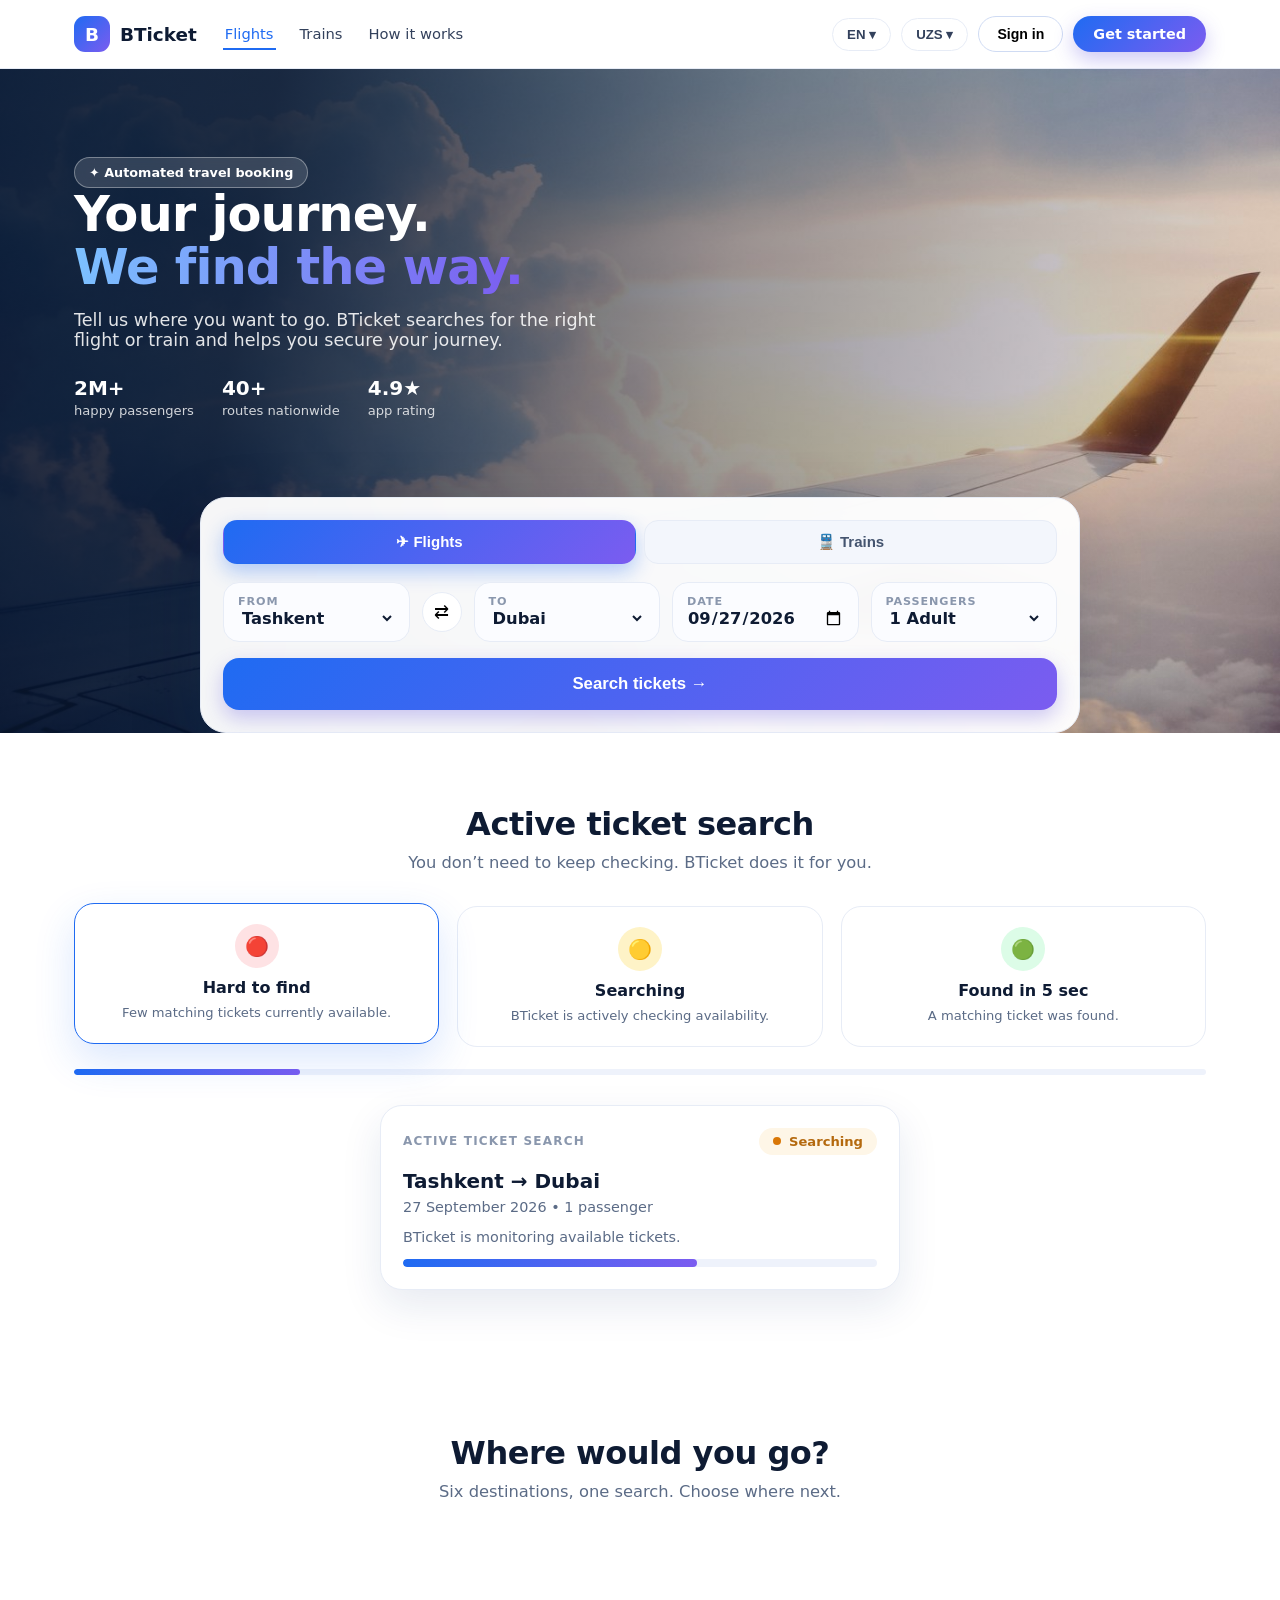
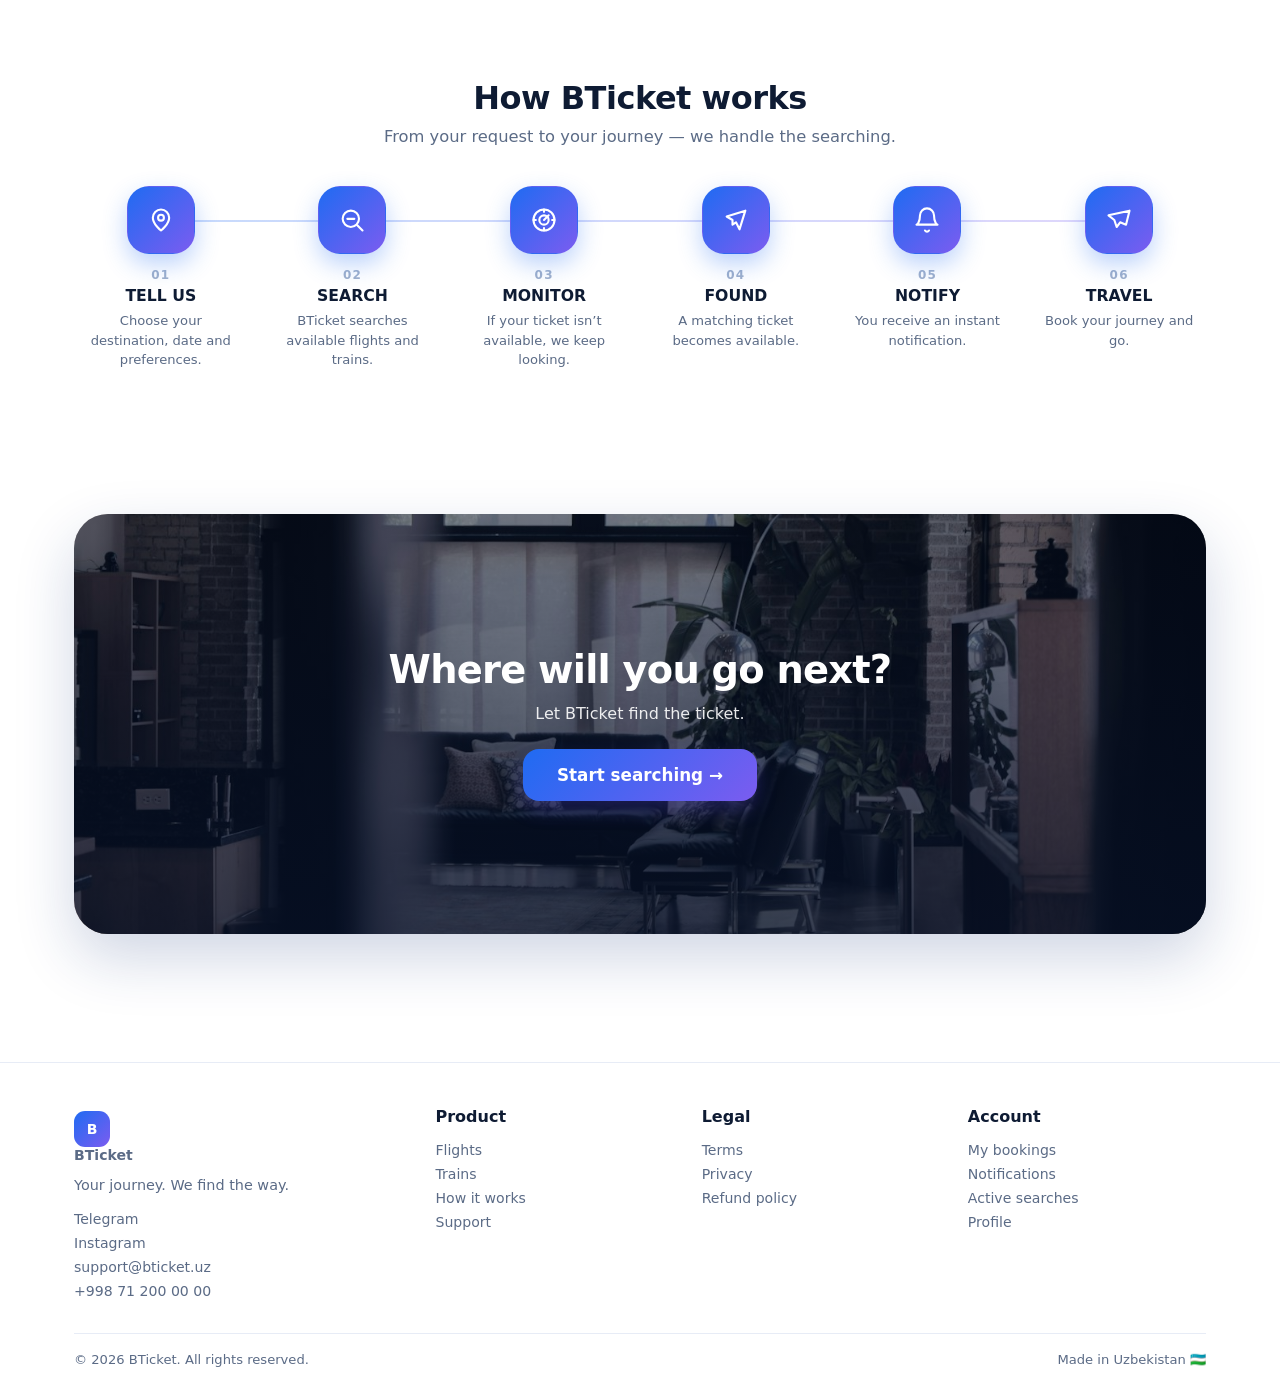
==== commit e74f5fa4: "Fix GitHub Pages asset loading: relative paths + runtime base for subdirectory deployment Co-authore" ====
--- a/index.html
+++ b/index.html
@@ -4,1099 +4,170 @@
 <meta charset="UTF-8" />
 <meta name="viewport" content="width=device-width, initial-scale=1.0" />
 <title>BTicket — Your journey. We find the way.</title>
-<style>
-  :root{
-    --navy:#0b1b3d; --blue:#1f6bf2; --royal:#2743c7; --violet:#7b5cf0;
-    --ink:#0e1b33; --mut:#5b6b86; --line:#e7ecf6; --bg:#ffffff; --soft:#eef4ff;
-    --green:#16a34a; --amber:#d97706; --red:#e11d48;
-  }
-  *{box-sizing:border-box;margin:0;padding:0}
-  body{font-family:Inter,system-ui,-apple-system,"SF Pro Display","Segoe UI",sans-serif;background:var(--bg);color:var(--ink);-webkit-font-smoothing:antialiased}
-  a{text-decoration:none;color:inherit}
-  img{max-width:100%;display:block}
-  .container{max-width:1180px;margin:0 auto;padding:0 24px}
-  .section{padding:72px 0}
-  .sec-head{max-width:640px;margin:0 auto 34px;text-align:center}
-  .sec-head.left{text-align:left;margin-left:0} 
-  .sec-head h2{font-size:2rem;letter-spacing:-.015em}
-  .sec-head p{color:var(--mut);margin-top:10px;font-size:1.02rem}
-  .badge{display:inline-flex;align-items:center;gap:8px;background:#fff;border:1px solid var(--line);border-radius:999px;padding:7px 14px;font-size:.8rem;font-weight:600;color:var(--royal);box-shadow:0 4px 14px rgba(31,107,242,.08)}
-  .photo{background-size:cover;background-position:center}
-  /* NAV */
-  .nav{position:sticky;top:0;z-index:60;background:rgba(255,255,255,.88);backdrop-filter:blur(14px);border-bottom:1px solid var(--line)}
-  .nav-in{display:flex;align-items:center;gap:26px;height:68px}
-  .logo{display:flex;align-items:center;gap:10px;font-weight:800;font-size:1.15rem}
-  .logo-mark{width:36px;height:36px;border-radius:11px;background:linear-gradient(135deg,var(--blue),var(--violet));display:flex;align-items:center;justify-content:center;color:#fff;font-weight:900}
-  .links{display:flex;gap:22px;font-size:.92rem;color:#33415c;font-weight:500}
-  .links a{padding:6px 2px;border-bottom:2px solid transparent}
-  .links a.active,.links a:hover{color:var(--blue);border-color:var(--blue)}
-  .nav-right{margin-left:auto;display:flex;align-items:center;gap:10px}
-  .pill{border:1px solid var(--line);background:#fff;border-radius:999px;padding:8px 14px;font-size:.83rem;font-weight:600;color:#33415c;cursor:pointer}
-  .pill:hover{border-color:var(--blue);color:var(--blue)}
-  .btn-outline{border:1px solid #cfdbf3;background:#fff;border-radius:999px;padding:9px 18px;font-weight:700;font-size:.88rem;cursor:pointer}
-  .btn-outline:hover{border-color:var(--blue);color:var(--blue)}
-  .btn-cta{border:none;color:#fff;font-weight:700;font-size:.9rem;padding:10px 20px;border-radius:999px;background:linear-gradient(135deg,var(--blue),var(--violet));cursor:pointer;box-shadow:0 8px 20px rgba(80,60,220,.28)}
-  .btn-cta:hover{transform:translateY(-1px)}
-  .btn-cta.lg{padding:16px 34px;font-size:1.05rem;border-radius:16px}
-  .btn-ghost{border:1px solid rgba(255,255,255,.5);background:rgba(255,255,255,.08);color:#fff;font-weight:700;padding:14px 26px;border-radius:14px;cursor:pointer}
-  .btn-ghost:hover{background:rgba(255,255,255,.18)}
-  .btn-soft{border:1px solid var(--line);background:#fff;border-radius:999px;padding:9px 18px;font-weight:700;font-size:.85rem;cursor:pointer;color:#33415c}
-  .btn-soft:hover{border-color:var(--blue);color:var(--blue)}
-  /* BUTTONS */
-  .btn-sm{border:none;background:var(--soft);color:var(--royal);border-radius:10px;padding:9px 16px;font-weight:700;font-size:.83rem;cursor:pointer}
-  .btn-sm:hover{background:#e0eaff}
-  .btn-sm.warn{background:#fef3e2;color:var(--amber)}
-  .btn-sm.danger{background:#fee2e4;color:var(--red)}
-  .btn-sm:disabled{opacity:.55;cursor:default}
-  /* HERO */
-  .hero{position:relative;color:#fff}
-  .hero-photo{position:absolute;inset:0;background:url(assets/img/airplane.jpg) center 30%/cover}
-  .hero-fade{position:absolute;inset:0;background:linear-gradient(100deg,rgba(7,18,42,.82) 25%,rgba(7,18,42,.35) 60%,rgba(7,18,42,.05))}
-  .hero-in{padding:96px 0 132px;position:relative;max-width:760px}
-  .hero-badge{display:inline-flex;align-items:center;gap:8px;background:rgba(255,255,255,.14);border:1px solid rgba(255,255,255,.35);border-radius:999px;padding:7px 14px;font-size:.8rem;font-weight:600;backdrop-filter:blur(6px)}
-  .hero-in h1{font-size:3rem;line-height:1.08;letter-spacing:-.02em;margin:18px 0 14px}
-  .hero-in h1 .grad{background:linear-gradient(90deg,#7cc1ff,var(--violet));-webkit-background-clip:text;background-clip:text;color:transparent}
-  .hero-in .sub{color:rgba(255,255,255,.85);font-size:1.1rem;max-width:520px}
-  .hero-stats{display:flex;gap:28px;margin-top:24px}
-  .hero-stats b{font-size:1.25rem;display:block}
-  .hero-stats span{font-size:.82rem;opacity:.8}
-  /* BOOKING WIDGET */
-  .booking{max-width:880px;margin:-72px auto 0;position:relative;z-index:5}
-  .book-card{background:rgba(255,255,255,.96);backdrop-filter:blur(16px);border:1px solid var(--line);border-radius:26px;box-shadow:0 26px 70px rgba(9,25,60,.22);padding:22px}
-  .tabs{display:flex;gap:8px;margin-bottom:18px}
-  .tab{flex:1;border:1px solid var(--line);background:#f3f6fc;color:#44546f;border-radius:14px;padding:12px 16px;font-weight:700;font-size:.94rem;cursor:pointer;display:flex;gap:8px;align-items:center;justify-content:center;transition:.18s}
-  .tab.active{background:linear-gradient(135deg,var(--blue),var(--violet));color:#fff;border-color:transparent;box-shadow:0 8px 20px rgba(31,107,242,.32)}
-  .panel{display:none}
-  .panel.active{display:block}
-  .fields{display:grid;grid-template-columns:1fr 40px 1fr 1fr 1fr;gap:12px;align-items:stretch}
-  .field{border:1.5px solid var(--line);border-radius:16px;padding:12px 14px;background:#fbfcff;transition:.15s;min-width:0}
-  .field:hover,.field:focus-within{border-color:var(--blue);background:#fff;box-shadow:0 6px 18px rgba(31,107,242,.1)}
-  .field small{display:block;font-size:.7rem;font-weight:700;letter-spacing:.08em;color:#8a97ad}
-  .field select,.field input{border:none;background:transparent;font:inherit;font-weight:700;width:100%;outline:none;color:var(--ink);font-size:1.02rem}
-  .swap{align-self:center;width:40px;height:40px;border-radius:50%;border:1.5px solid var(--line);background:#fff;cursor:pointer;font-size:1.1rem}
-  .swap:hover{border-color:var(--blue);transform:rotate(180deg);transition:.2s}
-  .book-foot{display:flex;align-items:center;gap:18px;margin-top:16px;flex-wrap:wrap}
-  .cta{margin-left:auto}
-  .err{color:var(--red);font-size:.87rem;margin-top:10px;min-height:1.2em}
-  /* LOADING + RESULTS */
-  #loadingScreen,#resultsScreen{display:none;max-width:880px;margin:0 auto}
-  #loadingScreen.show,#resultsScreen.show{display:block}
-  .loader-box{text-align:center;padding:56px 20px;background:rgba(255,255,255,.96);border:1px solid var(--line);border-radius:26px;box-shadow:0 26px 70px rgba(9,25,60,.14)}
-  .spinner{width:60px;height:60px;margin:0 auto 18px;border-radius:50%;border:6px solid #dbe5fa;border-top-color:var(--blue);animation:spin .8s linear infinite}
-  @keyframes spin{to{transform:rotate(360deg)}}
-  .ticket{background:#fff;border:1px solid var(--line);border-radius:18px;padding:16px 18px;margin-top:12px;display:flex;align-items:center;gap:16px;box-shadow:0 8px 24px rgba(20,50,120,.07)}
-  .ticket .time{font-weight:800;font-size:1.1rem}
-  .ticket .meta{color:var(--mut);font-size:.86rem;margin-top:4px}
-  .ticket .cost{margin-left:auto;font-weight:800;color:var(--royal);white-space:nowrap}
-  .buy{border:none;background:var(--green);color:#fff;font-weight:700;border-radius:12px;padding:11px 20px;cursor:pointer}
-  .buy.bought{background:#94a3b8}
-  .backBtn{margin-top:14px;width:100%;padding:13px;border-radius:14px;border:1.5px solid var(--line);background:#fff;font-weight:700;cursor:pointer;color:#33415c}
-  .backBtn:hover{border-color:var(--blue);color:var(--blue)}
-  .resTitle{background:rgba(255,255,255,.96);border:1px solid var(--line);border-radius:20px;padding:16px 20px;margin-bottom:2px}
-  .res-grid{display:grid;grid-template-columns:230px 1fr;gap:16px;margin-top:12px;align-items:start}
-  .filters{background:#fff;border:1px solid var(--line);border-radius:18px;padding:16px;position:sticky;top:84px}
-  .filters small{display:block;font-weight:700;font-size:.72rem;letter-spacing:.06em;color:#8a97ad;margin:12px 0 6px}
-  .filters .frow{display:flex;align-items:center;gap:8px;font-size:.88rem;color:#33415c;padding:3px 0}
-  .filters input[type=checkbox]{accent-color:var(--blue)}
-  .filters select{width:100%;padding:8px;border:1px solid var(--line);border-radius:10px;font-size:.85rem}
-  .res-detail{background:#fff;border:1px solid var(--line);border-radius:18px;padding:16px;margin-top:10px;display:grid;grid-template-columns:1.4fr auto auto 1fr auto auto;gap:18px;align-items:center}
-  .res-detail .airline{font-weight:800;display:flex;gap:8px;align-items:center}
-  .res-detail .airline img{width:26px;height:26px;border-radius:8px;object-fit:cover}
-  .res-detail .seg b{display:block;font-size:1.05rem}
-  .res-detail .seg span{font-size:.78rem;color:var(--mut)}
-  .res-detail .dur{text-align:center;color:var(--mut);font-size:.8rem}
-  .res-detail .dur .ln{height:2px;background:var(--line);position:relative;margin:6px 0;min-width:70px}
-  .res-detail .dur .ln i{position:absolute;right:0;top:-3px;font-style:normal;color:#9fb0cc}
-  .res-detail .price{text-align:right}
-  .res-detail .price b{display:block;font-size:1.05rem;color:var(--royal)}
-  .res-detail .price span{font-size:.75rem;color:var(--mut)}
-  .selectBtn{border:none;background:linear-gradient(135deg,var(--blue),var(--violet));color:#fff;font-weight:700;border-radius:12px;padding:11px 22px;cursor:pointer}
-  .selectBtn:hover{opacity:.9}
-  /* FLOW */
-  .flow{display:flex;flex-direction:column;gap:0;align-items:flex-start}
-  .flow-step{background:#fff;border:1px solid var(--line);border-radius:16px;padding:12px 20px;font-weight:700;font-size:.92rem;width:230px;text-align:center;box-shadow:0 6px 18px rgba(20,50,120,.06)}
-  .flow-step.hi{background:linear-gradient(135deg,var(--blue),var(--violet));color:#fff;border-color:transparent}
-  .flow-arrow{color:#9fb0cc;font-size:1.2rem;margin:4px 0;padding-left:105px}
-  .search-card{background:#fff;border:1px solid var(--line);border-radius:22px;padding:22px;box-shadow:0 16px 40px rgba(20,50,120,.1)}
-  .search-card .route{font-weight:800;font-size:1.25rem}
-  .search-card .meta2{color:var(--mut);font-size:.9rem;margin:6px 0 14px}
-  .status{display:inline-flex;align-items:center;gap:8px;background:var(--soft);color:var(--royal);border-radius:999px;padding:6px 14px;font-size:.82rem;font-weight:700}
-  .status .p-dot{width:8px;height:8px;border-radius:50%;background:var(--green);animation:pulse 1.4s ease-in-out infinite}
-  .status.green{background:#e9f9ef;color:#147a3d}
-  .status.green .p-dot{background:var(--green)}
-  .status.amber{background:#fef6e7;color:#b4690e}
-  .status.amber .p-dot{background:var(--amber)}
-  @keyframes pulse{0%,100%{opacity:1}50%{opacity:.3}}
-  .progress{height:8px;border-radius:99px;background:#eef2fb;margin-top:14px;overflow:hidden}
-  .progress i{display:block;height:100%;width:62%;background:linear-gradient(90deg,var(--blue),var(--violet));border-radius:99px;animation:grow 2.4s ease-in-out infinite alternate}
-  @keyframes grow{from{width:30%}to{width:78%}}
-  /* ACTIVE SEARCH */
-  .active-card{background:#fff;border:1px solid var(--line);border-radius:24px;padding:26px;box-shadow:0 16px 40px rgba(20,50,120,.1);max-width:560px;margin:0 auto}
-  .active-card h3{font-size:1.1rem}
-  .kv{display:flex;justify-content:space-between;font-size:.9rem;color:var(--mut);margin-top:10px;border-bottom:1px dashed var(--line);padding-bottom:10px}
-  .kv:last-of-type{border-bottom:none}
-  .kv b{color:var(--ink)}
-  .checks{margin-top:14px;display:flex;flex-direction:column;gap:8px;font-size:.9rem;color:#33415c}
-  /* SCORE */
-  .score-card{max-width:420px;margin:0 auto;background:#fff;border:1px solid var(--line);border-radius:24px;padding:26px;text-align:center;box-shadow:0 16px 40px rgba(20,50,120,.1)}
-  .score-dot{font-size:2.2rem}
-  .score-label{font-weight:800;font-size:1.2rem;margin-top:6px}
-  .score-card p{color:var(--mut);font-size:.9rem;margin-top:10px}
-  /* DESTINATIONS */
-  .dest-tabs{display:flex;gap:8px;justify-content:center;margin-bottom:22px}
-  .dest-tab{border:1px solid var(--line);background:#fff;border-radius:999px;padding:9px 18px;font-weight:700;font-size:.88rem;cursor:pointer}
-  .dest-tab.active{background:linear-gradient(135deg,var(--blue),var(--violet));color:#fff;border-color:transparent}
-  .dest-grid{display:none;grid-template-columns:repeat(4,1fr);gap:16px}
-  .dest-grid.active{display:grid}
-  .dest-grid.trains{grid-template-columns:repeat(4,1fr)}
-  .dest{border-radius:22px;overflow:hidden;position:relative;min-height:250px;color:#fff;display:flex;align-items:flex-end;box-shadow:0 14px 34px rgba(20,50,120,.18)}
-  .dest .tint{position:absolute;inset:0;background:linear-gradient(180deg,transparent 40%,rgba(5,12,30,.85))}
-  .dest .info{position:relative;padding:16px;width:100%;display:flex;align-items:flex-end;justify-content:space-between}
-  .dest b{font-size:1.05rem;display:block;text-shadow:0 1px 4px rgba(0,0,0,.4)}
-  .dest span{font-size:.78rem;opacity:.92}
-  .explore{border:1px solid rgba(255,255,255,.6);background:rgba(255,255,255,.18);color:#fff;border-radius:999px;padding:7px 14px;font-size:.8rem;font-weight:700;cursor:pointer;backdrop-filter:blur(4px);white-space:nowrap}
-  .explore:hover{background:#fff;color:var(--ink)}
-  /* FEATURES */
-  .feat-grid{display:grid;grid-template-columns:repeat(3,1fr);gap:16px}
-  .feat{background:#fff;border:1px solid var(--line);border-radius:20px;padding:24px;transition:.18s}
-  .feat:hover{transform:translateY(-3px);box-shadow:0 16px 36px rgba(20,50,120,.12)}
-  .feat .ico{width:46px;height:46px;border-radius:14px;background:var(--soft);display:flex;align-items:center;justify-content:center;font-size:1.3rem;margin-bottom:14px}
-  .feat b{display:block;margin-bottom:6px}
-  .feat p{font-size:.88rem;color:var(--mut);line-height:1.5}
-  /* JOURNEY */
-  .journey{display:grid;grid-template-columns:repeat(4,1fr);gap:16px}
-  .jstep{background:#fff;border:1px solid var(--line);border-radius:18px;padding:20px;position:relative}
-  .jstep .num{width:34px;height:34px;border-radius:10px;background:linear-gradient(135deg,var(--blue),var(--violet));color:#fff;display:flex;align-items:center;justify-content:center;font-weight:800;font-size:.85rem;margin-bottom:12px}
-  .jstep p{font-size:.88rem;color:var(--mut)}
-  /* TRUST */
-  .trust{background:#fff;border:1px solid var(--line);border-radius:26px;padding:28px;display:grid;grid-template-columns:repeat(6,1fr);gap:16px}
-  .trust div{text-align:center}
-  .trust .t-ico{font-size:1.4rem}
-  .trust b{display:block;font-size:.85rem;margin:8px 0 0}
-  .trust.g4{grid-template-columns:repeat(3,1fr)}
-  /* FINAL CTA */
-  .final{background:linear-gradient(135deg,var(--navy),var(--royal) 60%,var(--violet));border-radius:32px;padding:56px 40px;text-align:center;color:#fff}
-  .final h2{font-size:2.1rem;letter-spacing:-.01em}
-  .final p{opacity:.9;margin:12px auto 26px;max-width:520px}
-  .final-ctas{display:flex;gap:14px;justify-content:center;flex-wrap:wrap}
-  footer{margin-top:56px;border-top:1px solid var(--line);background:#fff}
-  .foot-in{display:flex;align-items:center;gap:20px;padding:22px 0;color:var(--mut);font-size:.87rem;flex-wrap:wrap}
-  .foot-in .sp{margin-left:auto}
-  /* TICKET FOUND */
-  .found-wrap{display:grid;grid-template-columns:1fr 1fr;gap:28px;align-items:center}
-  .found-notif{background:#fff;border:1px solid var(--line);border-radius:24px;padding:26px;box-shadow:0 18px 46px rgba(20,50,120,.12);max-width:440px}
-  .found-notif .title{display:flex;gap:10px;align-items:center;font-weight:800;font-size:1.05rem}
-  .found-notif .route{font-weight:800;font-size:1.5rem;margin-top:14px}
-  .found-notif .meta2{color:var(--mut);font-size:.9rem;margin-top:4px}
-  .found-rows{margin-top:16px;border-top:1px dashed var(--line);padding-top:12px;display:flex;flex-direction:column;gap:9px}
-  .found-rows .fr{display:flex;justify-content:space-between;font-size:.93rem}
-  .found-rows .fr b{font-weight:700}
-  .found-rows .fr .fee{color:var(--mut)}
-  .found-rows .fr.total{border-top:1px solid var(--line);padding-top:10px;font-weight:800;font-size:1.05rem}
-  /* NOTIFICATIONS */
-  .notif-grid{display:grid;grid-template-columns:repeat(4,1fr);gap:16px;align-items:start}
-  .notif-card{background:#fff;border:1px solid var(--line);border-radius:20px;padding:18px;box-shadow:0 12px 30px rgba(20,50,120,.08)}
-  .notif-card .cap{font-size:.72rem;font-weight:800;letter-spacing:.08em;color:#8a97ad;margin-bottom:12px;display:flex;align-items:center;gap:6px}
-  .win{background:#f7f9ff;border:1px solid var(--line);border-radius:14px;overflow:hidden}
-  .win .top{display:flex;gap:6px;padding:8px 10px;background:#fff;border-bottom:1px solid var(--line)}
-  .win .top i{width:9px;height:9px;border-radius:50%;display:block}
-  .win .body{padding:14px}
-  .phone{width:150px;margin:0 auto;border:9px solid #0e1b33;border-radius:30px;background:#fff;overflow:hidden;box-shadow:0 20px 50px rgba(9,25,60,.35)}
-  .phone .scr{background:#f4f7ff;padding:12px;font-size:.72rem}
-  .phone .notch{width:70px;height:16px;background:#0e1b33;border-radius:0 0 12px 12px;margin:0 auto}
-  .tg{background:#f2f4f7;border-radius:16px;padding:14px}
-  .tg .bubble{background:#fff;border-radius:4px 16px 16px 16px;padding:12px;box-shadow:0 4px 14px rgba(0,0,0,.08)}
-  .mail{background:#fff;border:1px solid var(--line);border-radius:14px}
-  .mail .mrow{display:flex;gap:10px;padding:12px 14px;border-bottom:1px solid var(--line);align-items:center}
-  .mail .mrow:last-child{border-bottom:none}
-  .mail .av{width:30px;height:30px;border-radius:50%;background:linear-gradient(135deg,var(--blue),var(--violet));color:#fff;font-size:.7rem;font-weight:700;display:flex;align-items:center;justify-content:center;flex:none}
-  .mail .msub{font-size:.78rem;font-weight:700}
-  .mail .mbody{font-size:.72rem;color:var(--mut)}
-  /* SERVICES */
-  .svc-grid{display:grid;grid-template-columns:repeat(3,1fr);gap:16px}
-  .svc{background:#fff;border:1px solid var(--line);border-radius:22px;padding:26px;display:flex;flex-direction:column;box-shadow:0 10px 26px rgba(20,50,120,.06)}
-  .svc.popular{border:2px solid var(--blue);box-shadow:0 18px 44px rgba(31,107,242,.18)}
-  .svc .st{font-weight:800;font-size:1.1rem;display:flex;gap:8px;align-items:center}
-  .svc .fee{font-size:2rem;font-weight:800;color:var(--royal);margin:16px 0 4px}
-  .svc .fee span{font-size:.9rem;color:var(--mut);font-weight:600}
-  .svc p{color:var(--mut);font-size:.9rem;line-height:1.55;flex:1}
-  .svc .btn-cta{margin-top:20px}
-  .svc .pop-tag{background:linear-gradient(135deg,var(--blue),var(--violet));color:#fff;font-size:.68rem;font-weight:800;letter-spacing:.06em;padding:4px 10px;border-radius:999px;margin-left:auto}
-  /* PRICE BREAKDOWN */
-  .price-grid{display:grid;grid-template-columns:1fr 1fr;gap:28px;align-items:center}
-  .bill{background:#fff;border:1px solid var(--line);border-radius:24px;padding:28px;box-shadow:0 18px 46px rgba(20,50,120,.12);max-width:420px}
-  .bill h3{font-size:1.15rem;margin-bottom:16px}
-  .bill .brow{display:flex;justify-content:space-between;font-size:.95rem;padding:7px 0;color:#33415c}
-  .bill .brow .mut{color:var(--mut)}
-  .bill .brow.total{border-top:2px solid var(--line);margin-top:10px;padding-top:14px;font-weight:800;font-size:1.1rem}
-  .bill .fee-note{margin-top:14px;background:var(--soft);border-radius:12px;padding:10px 14px;font-size:.85rem;color:var(--royal);font-weight:700}
-  /* PRICE ALERT */
-  .alert-card{background:#fff;border:1px solid var(--line);border-radius:24px;padding:26px;box-shadow:0 18px 46px rgba(20,50,120,.12);max-width:480px;margin:0 auto}
-  .alert-card .ahead{display:flex;align-items:center;gap:10px;font-weight:800;font-size:1.15rem}
-  .alert-card .kv{font-size:.92rem}
-  .alert-card input,.alert-card select{width:100%;padding:11px;border:1.5px solid var(--line);border-radius:12px;font-size:.95rem;margin-top:4px;font-family:inherit}
-  /* PREFERENCES */
-  .pref-rows{display:grid;grid-template-columns:repeat(2,1fr);gap:12px}
-  .pref{background:#fff;border:1px solid var(--line);border-radius:14px;padding:12px 14px}
-  .pref small{display:block;font-size:.7rem;font-weight:700;letter-spacing:.06em;color:#8a97ad;margin-bottom:6px}
-  .pref select{width:100%;border:none;background:transparent;font:inherit;font-weight:700;font-size:.92rem;color:var(--ink);outline:none}
-  /* DASHBOARD */
-  .dash{display:grid;grid-template-columns:240px 1fr;gap:22px;align-items:start}
-  .side{background:#fff;border:1px solid var(--line);border-radius:22px;padding:16px;position:sticky;top:84px}
-  .side .sitem{display:flex;gap:10px;align-items:center;padding:11px 14px;border-radius:12px;font-weight:600;font-size:.92rem;color:#44546f;cursor:pointer;width:100%;border:none;background:none;text-align:left;font-family:inherit}
-  .side .sitem:hover{background:var(--soft);color:var(--royal)}
-  .side .sitem.active{background:linear-gradient(135deg,var(--blue),var(--violet));color:#fff}
-  .dash-main{display:flex;flex-direction:column;gap:18px}
-  .stat-grid{display:grid;grid-template-columns:repeat(4,1fr);gap:14px}
-  .stat-card{background:#fff;border:1px solid var(--line);border-radius:18px;padding:20px}
-  .stat-card b{font-size:1.6rem;display:block;color:var(--royal)}
-  .stat-card span{font-size:.83rem;color:var(--mut)}
-  .panel-card{background:#fff;border:1px solid var(--line);border-radius:20px;padding:22px;box-shadow:0 10px 26px rgba(20,50,120,.06)}
-  .panel-card h3{font-size:1.05rem;margin-bottom:14px;display:flex;align-items:center;gap:8px}
-  .search-row{display:flex;align-items:center;gap:16px;padding:14px 0;border-bottom:1px dashed var(--line);flex-wrap:wrap}
-  .search-row:last-child{border-bottom:none}
-  .search-row .route{font-weight:800;font-size:1.05rem}
-  .search-row .prefs{font-size:.82rem;color:var(--mut);margin-top:2px}
-  .search-row .actions{margin-left:auto;display:flex;gap:8px}
-  .hist-row{display:flex;align-items:center;gap:16px;padding:13px 0;border-bottom:1px dashed var(--line)}
-  .hist-row:last-child{border-bottom:none}
-  .hist-row .route{font-weight:700}
-  .hist-row .date{font-size:.82rem;color:var(--mut)}
-  .badge-st{font-size:.74rem;font-weight:800;letter-spacing:.05em;padding:5px 12px;border-radius:999px}
-  .badge-st.ok{background:#e9f9ef;color:#147a3d}
-  .badge-st.done{background:var(--soft);color:var(--royal)}
-  .badge-st.cancel{background:#fee2e4;color:var(--red)}
-  .ntf-tabs{display:flex;gap:8px;flex-wrap:wrap;margin-bottom:12px}
-  .ntf-tab{border:1px solid var(--line);background:#fff;border-radius:999px;padding:7px 14px;font-size:.82rem;font-weight:700;cursor:pointer}
-  .ntf-tab.active{background:var(--navy);color:#fff;border-color:var(--navy)}
-  .ntf-row{display:flex;gap:12px;align-items:flex-start;padding:12px 0;border-bottom:1px dashed var(--line)}
-  .ntf-row:last-child{border-bottom:none}
-  .ntf-row .nic{width:38px;height:38px;border-radius:12px;background:var(--soft);display:flex;align-items:center;justify-content:center;font-size:1.05rem;flex:none}
-  .ntf-row b{font-size:.92rem;display:block}
-  .ntf-row p{font-size:.83rem;color:var(--mut)}
-  .ntf-row .ago{margin-left:auto;font-size:.75rem;color:#9aa7bf;white-space:nowrap}
-  /* DIGITAL TICKET */
-  .dticket{background:#fff;border:1px solid var(--line);border-radius:24px;overflow:hidden;box-shadow:0 18px 46px rgba(20,50,120,.14);max-width:560px;margin:0 auto}
-  .dt-top{background:linear-gradient(135deg,var(--navy),var(--royal));color:#fff;padding:20px 24px;display:flex;align-items:center;justify-content:space-between}
-  .dt-top .logo2{display:flex;gap:8px;align-items:center;font-weight:800}
-  .dt-main{padding:20px 24px;position:relative}
-  .dt-route{display:flex;align-items:center;gap:14px;font-size:1.3rem;font-weight:800}
-  .dt-route .ln{flex:1;height:2px;background:var(--line);position:relative}
-  .dt-route .ln::after{content:"✈";position:absolute;right:0;top:-10px;color:var(--blue)}
-  .dt-cols{display:grid;grid-template-columns:1fr 1fr;gap:14px;margin-top:18px;font-size:.88rem}
-  .dt-cols span{display:block;font-size:.72rem;color:var(--mut);font-weight:700}
-  .dt-qr{display:flex;align-items:center;gap:18px;margin-top:18px;border-top:2px dashed var(--line);padding-top:16px}
-  .qr{width:84px;height:84px;flex:none;display:grid;grid-template-columns:repeat(7,1fr);grid-template-rows:repeat(7,1fr);gap:1px}
-  .qr i{background:var(--navy)}
-  .dt-actions{display:flex;gap:10px;margin-top:16px;flex-wrap:wrap}
-  .dt-st{background:#fff;border:1px solid var(--line);border-radius:12px;padding:9px 16px;font-size:.83rem;font-weight:700;cursor:pointer}
-  .dt-st:hover{border-color:var(--blue);color:var(--blue)}
-  /* MOBILE */
-  .mob-row{display:flex;gap:18px;justify-content:center;flex-wrap:wrap;align-items:flex-end}
-  .mob{width:150px;flex:none}
-  .mob .cap{text-align:center;font-size:.75rem;color:var(--mut);margin-top:8px;font-weight:700}
-  /* TICKET FOUND ANIMATION */
-  .tfa{text-align:center;background:#fff;border:1px solid var(--line);border-radius:28px;padding:44px 30px;box-shadow:0 20px 50px rgba(20,50,120,.12);max-width:560px;margin:0 auto;position:relative;overflow:hidden}
-  .tfa .burst{width:110px;height:110px;border-radius:50%;background:radial-gradient(circle,#dff3e7 30%,transparent 70%);margin:0 auto 18px;display:flex;align-items:center;justify-content:center;animation:pop 1.6s ease-in-out infinite}
-  .tfa .burst .emo{font-size:2.6rem;animation:floaty 1.6s ease-in-out infinite}
-  @keyframes pop{0%,100%{transform:scale(1)}50%{transform:scale(1.06)}}
-  @keyframes floaty{0%,100%{transform:translateY(0)}50%{transform:translateY(-5px)}}
-  .tfa h2{font-size:1.7rem;letter-spacing:-.01em}
-  .tfa .sub{color:var(--mut);margin-top:6px}
-  .tfa-rows{max-width:360px;margin:20px auto 0;text-align:left;display:flex;flex-direction:column;gap:8px}
-  .tfa-rows .fr{display:flex;justify-content:space-between;font-size:.92rem}
-  .tfa-rows .fr.total{border-top:1px solid var(--line);padding-top:10px;font-weight:800}
-  .tfa-ctas{display:flex;gap:10px;justify-content:center;margin-top:22px;flex-wrap:wrap}
-  /* BOOKING FLOW STRIP */
-  .bf-strip{display:grid;grid-template-columns:repeat(8,1fr);gap:6px}
-  .bf{background:#fff;border:1px solid var(--line);border-radius:14px;padding:14px 6px;text-align:center;font-size:.72rem;font-weight:700;color:var(--mut);position:relative}
-  .bf.on{background:var(--soft);color:var(--royal);border-color:#cddcfa}
-  .bf .be{font-size:1.1rem;display:block;margin-bottom:6px}
-  /* PHOTO BANNERS */
-  .photobanner{position:relative;border-radius:28px;overflow:hidden;min-height:300px;color:#fff;box-shadow:0 20px 50px rgba(20,50,120,.18)}
-  .photobanner .ph{position:absolute;inset:0;background-size:cover;background-position:center}
-  .photobanner .ov{position:absolute;inset:0;background:linear-gradient(90deg,rgba(9,25,60,.82),rgba(9,25,60,.1))}
-  .photobanner .bc{position:relative;padding:44px;max-width:520px}
-  .photobanner h3{font-size:1.7rem;letter-spacing:-.01em}
-  .photobanner p{opacity:.85;margin-top:10px}
-  /* RESPONSIVE */
-  @media(max-width:960px){
-    .hero-in h1{font-size:2.2rem}
-    .fields{grid-template-columns:1fr;gap:10px}
-    .swap{justify-self:center;transform:rotate(90deg)}
-    .cta{width:100%;margin-left:0}
-    .feat-grid,.svc-grid{grid-template-columns:1fr}
-    .dest-grid,.dest-grid.trains{grid-template-columns:repeat(2,1fr)}
-    .journey{grid-template-columns:repeat(2,1fr)}
-    .trust,.trust.g4{grid-template-columns:repeat(2,1fr)}
-    .links{display:none}
-    .found-wrap,.price-grid,.auto-wrap{grid-template-columns:1fr}
-    .notif-grid{grid-template-columns:repeat(2,1fr)}
-    .res-grid{grid-template-columns:1fr}
-    .res-detail{grid-template-columns:1fr 1fr;gap:12px}
-    .dash{grid-template-columns:1fr}
-    .side{position:static;display:flex;flex-wrap:wrap;gap:6px}
-    .side .sitem{width:auto}
-    .stat-grid{grid-template-columns:repeat(2,1fr)}
-    .bf-strip{grid-template-columns:repeat(4,1fr)}
-    .pref-rows{grid-template-columns:1fr}
-  }
-  @media(max-width:560px){.dest-grid,.dest-grid.trains,.journey,.trust,.trust.g4,.notif-grid{grid-template-columns:1fr}}
-</style>
+<script>
+document.write('<base href="' + (function(){
+  var d = location.pathname.split('/').filter(Boolean);
+  var last = d[d.length - 1] || '';
+  var dirs = ['flights','trains','active-searches','my-bookings','notifications','how-it-works','support','profile'];
+  if (last && (/\.[a-z]+$/i.test(last) || dirs.indexOf(last) !== -1)) d.pop();
+  return '/' + d.join('/') + (d.length >= 0 && d.length ? '/' : '');
+})() + '">');
+</script>
+<link rel="stylesheet" href="assets/css/style.css" />
 </head>
 <body>
-
-<nav class="nav">
-  <div class="container nav-in">
-    <a class="logo" href="#"><span class="logo-mark">B</span>BTicket</a>
-    <div class="links">
-      <a href="#booking" class="active">Flights</a><a href="#booking">Trains</a><a href="#journey">How it works</a><a href="#dashboard">My bookings</a><a href="#notifications">Notifications</a>
-    </div>
-    <div class="nav-right">
-      <button class="pill" type="button">EN ▾</button>
-      <button class="pill" type="button">UZS ▾</button>
-      <button class="btn-outline" type="button">Sign in</button>
-      <button class="btn-cta" type="button">Get started</button>
-    </div>
-  </div>
-</nav>
-
-<header class="hero">
-  <div class="hero-photo"></div>
-  <div class="hero-fade"></div>
-  <div class="container">
-    <div class="hero-in">
-      <span class="hero-badge">✦ Automated travel booking</span>
-      <h1>Your journey.<br><span class="grad">We find the way.</span></h1>
-      <p class="sub">Find flights and train tickets in one place. If the perfect ticket isn't available yet, BTicket can keep searching for you.</p>
-      <div class="hero-stats">
-        <div><b>2M+</b><span>happy passengers</span></div>
-        <div><b>40+</b><span>routes nationwide</span></div>
-        <div><b>4.9★</b><span>app rating</span></div>
-      </div>
-    </div>
-  </div>
+<nav class="nav"><div class="container nav-in">
+<a class="logo" href="./"><span class="logo-mark">B</span>BTicket</a>
+<div class="links"><a href="flights/" class="active">Flights</a><a href="trains/">Trains</a><a href="how-it-works/">How it works</a>
+</div>
+<div class="nav-right">
+<button class="pill" type="button">EN ▾</button>
+<button class="pill" type="button">UZS ▾</button>
+<button class="btn-outline" type="button">Sign in</button>
+<a class="btn-cta" style="text-decoration:none;display:inline-block" href="profile/">Get started</a>
+</div>
+</div></nav>
+<header class="mast">
+<div class="mast-photo" style="background-image:url(assets/img/airplane.jpg)"></div>
+<div class="mast-fade"></div>
+<div class="container">
+<div class="mast-in">
+<span class="hero-badge">✦ Automated travel booking</span>
+<h1>Your journey.<br><span class="grad">We find the way.</span></h1>
+<p class="sub">Tell us where you want to go. BTicket searches for the right flight or train and helps you secure your journey.</p>
+<div class="mast-stats">
+<div><b>2M+</b><span>happy passengers</span></div>
+<div><b>40+</b><span>routes nationwide</span></div>
+<div><b>4.9★</b><span>app rating</span></div>
+</div>
+</div>
+<div class="booking" id="booking">
+<div class="book-card" id="homeBookCard">
+<div class="tabs">
+<button class="tab active" type="button" data-mode="flights">✈ Flights</button>
+<button class="tab" type="button" data-mode="trains">🚆 Trains</button>
+</div>
+<div class="panel active" id="hp-flights">
+<div class="fields">
+<div class="field"><small>FROM</small><select id="hf-from"><option>Tashkent</option><option>Samarkand</option><option>Bukhara</option><option>Khiva</option></select></div>
+<button class="swap" data-swap="f" type="button">⇄</button>
+<div class="field"><small>TO</small><select id="hf-to"><option value="Dubai" selected>Dubai</option><option>Istanbul</option><option>Seoul</option><option>London</option></select></div>
+<div class="field"><small>DATE</small><input id="hf-date" type="date" value="2026-09-27" /></div>
+<div class="field"><small>PASSENGERS</small><select id="hf-pax"><option>1 Adult</option><option>2 Adults</option><option>3 Adults</option></select></div>
+</div>
+<button class="btn-cta lg" style="width:100%;margin-top:16px" type="button" data-go="flights">Search tickets →</button>
+</div>
+<div class="panel" id="hp-trains">
+<div class="fields">
+<div class="field"><small>FROM</small><select id="ht-from"><option selected>Tashkent</option><option>Samarkand</option><option>Bukhara</option><option>Khiva</option></select></div>
+<button class="swap" data-swap="t" type="button">⇄</button>
+<div class="field"><small>TO</small><select id="ht-to"><option>Tashkent</option><option selected>Samarkand</option><option>Bukhara</option><option>Khiva</option></select></div>
+<div class="field"><small>DATE</small><input id="ht-date" type="date" value="2026-09-27" /></div>
+<div class="field"><small>PASSENGERS</small><select id="ht-pax"><option>1 Adult</option><option>2 Adults</option><option>3 Adults</option></select></div>
+</div>
+<button class="btn-cta lg" style="width:100%;margin-top:16px" type="button" data-go="trains">Search tickets →</button>
+</div>
+</div>
+</div>
+</div>
 </header>
 
-<div class="container">
-  <div class="booking" id="booking">
-    <div class="book-card" id="bookCard">
-      <div class="tabs">
-        <button class="tab active" type="button" data-mode="flights">✈ Flights</button>
-        <button class="tab" type="button" data-mode="trains">🚆 Trains</button>
-      </div>
+<main class="container">
+<section class="section" id="active-search">
+<div class="sec-head"><h2>Active ticket search</h2><p>You don’t need to keep checking. BTicket does it for you.</p></div>
+<div class="st3" id="statusBar">
+<div class="st3c on" data-st="hard"><div class="dot red">🔴</div><b>Hard to find</b><p>Few matching tickets currently available.</p></div>
+<div class="st3c" data-st="search"><div class="dot amber">🟡</div><b>Searching</b><p>BTicket is actively checking availability.</p></div>
+<div class="st3c" data-st="found"><div class="dot green">🟢</div><b>Found in 5 sec</b><p>A matching ticket was found.</p></div>
+</div>
+<div class="anim-bar"><i></i></div>
+<div class="search-card" style="max-width:520px;margin:30px auto 0" id="liveSearch">
+<div style="display:flex;justify-content:space-between;align-items:center">
+<b style="font-size:.75rem;letter-spacing:.1em;color:#8a97ad">ACTIVE TICKET SEARCH</b>
+<span class="status amber" id="liveStatus"><span class="p-dot"></span>Searching</span>
+</div>
+<div class="route" style="margin-top:14px">Tashkent → Dubai</div>
+<div class="meta2">27 September 2026 • 1 passenger</div>
+<div style="color:var(--mut);font-size:.9rem" id="liveNote">BTicket is monitoring available tickets.</div>
+<div class="progress" style="margin-top:14px"><i style="animation-duration:1.6s"></i></div>
+</div>
+</section>
 
-      <div class="panel active" id="panel-flights">
-        <div class="fields">
-          <div class="field"><small>FROM</small><select id="f-from"><option>Tashkent</option><option>Samarkand</option><option>Bukhara</option><option>Khiva</option></select></div>
-          <button class="swap" data-swap="flights" type="button">⇄</button>
-          <div class="field"><small>TO</small><select id="f-to"><option value="Dubai" selected>Dubai</option><option>Istanbul</option><option>Seoul</option><option>London</option></select></div>
-          <div class="field"><small>DEPARTURE</small><input id="f-date" type="date" value="2026-09-27" /></div>
-          <div class="field"><small>PASSENGERS</small><select id="f-pax"><option>1 Adult</option><option>2 Adults</option><option>3 Adults</option></select></div>
-        </div>
-        <div class="book-foot">
-          <div class="field" style="flex:1;max-width:220px"><small>RETURN (OPTIONAL)</small><input id="f-return" type="date" /></div>
-          <button class="btn-cta lg cta" id="searchFlights" type="button">Search flights →</button>
-        </div>
-        <div class="err" id="errF"></div>
-      </div>
+<section class="section" id="destinations">
+<div class="sec-head"><h2>Where would you go?</h2><p>Six destinations, one search. Choose where next.</p></div>
+<div class="dest-grid six">
+<div class="dest photo" style="background-image:url(assets/img/dubai.jpg)"><div class="tint"></div><div class="info"><div><b>Dubai</b><span>United Arab Emirates</span></div><span class="go">→</span></div></div>
+<div class="dest photo" style="background-image:url(assets/img/istanbul.jpg)"><div class="tint"></div><div class="info"><div><b>Istanbul</b><span>Turkey</span></div><span class="go">→</span></div></div>
+<div class="dest photo" style="background-image:url(assets/img/seoul.jpg)"><div class="tint"></div><div class="info"><div><b>Seoul</b><span>South Korea</span></div><span class="go">→</span></div></div>
+<div class="dest photo" style="background-image:url(assets/img/samarkand.jpg)"><div class="tint"></div><div class="info"><div><b>Samarkand</b><span>Uzbekistan</span></div><span class="go">→</span></div></div>
+<div class="dest photo" style="background-image:url(assets/img/bukhara.jpg)"><div class="tint"></div><div class="info"><div><b>Bukhara</b><span>Uzbekistan</span></div><span class="go">→</span></div></div>
+<div class="dest photo" style="background-image:url(assets/img/tashkent.jpg)"><div class="tint"></div><div class="info"><div><b>Tashkent</b><span>Uzbekistan</span></div><span class="go">→</span></div></div>
+</div>
+</section>
 
-      <div class="panel" id="panel-trains">
-        <div class="fields">
-          <div class="field"><small>FROM</small><select id="t-from"><option selected>Tashkent</option><option>Samarkand</option><option>Bukhara</option><option>Khiva</option></select></div>
-          <button class="swap" data-swap="trains" type="button">⇄</button>
-          <div class="field"><small>TO</small><select id="t-to"><option>Tashkent</option><option selected>Samarkand</option><option>Bukhara</option><option>Khiva</option></select></div>
-          <div class="field"><small>DATE</small><input id="t-date" type="date" value="2026-09-27" /></div>
-          <div class="field"><small>PASSENGERS</small><select id="t-pax"><option>1 Adult</option><option>2 Adults</option><option>3 Adults</option></select></div>
-        </div>
-        <div class="book-foot">
-          <div class="field" style="flex:1;max-width:220px"><small>PREFERRED TIME</small><select id="t-time"><option>Any time</option><option>Morning</option><option>Afternoon</option><option>Evening</option></select></div>
-          <button class="btn-cta lg cta" id="searchTrains" type="button">Find train tickets →</button>
-        </div>
-        <div class="err" id="errT"></div>
-      </div>
-    </div>
-
-    <div id="loadingScreen"><div class="loader-box"><div class="spinner"></div><h2>Searching the best options…</h2><p style="color:var(--mut);margin-top:8px" id="loadingSub"></p></div></div>
-
-    <div id="resultsScreen">
-      <div class="resTitle"><b id="resultsTitle"></b><div style="color:var(--mut);font-size:.9rem;margin-top:4px" id="resultsSub"></div></div>
-      <div class="res-grid">
-        <aside class="filters">
-          <b style="font-size:.95rem">Filters</b>
-          <small>PRICE</small>
-          <select id="fltSort"><option value="asc">Price: low → high</option><option value="desc">Price: high → low</option></select>
-          <small>STOPS</small>
-          <label class="frow"><input type="checkbox" id="fltDirect" /> Direct only</label>
-          <small>BAGGAGE</small>
-          <label class="frow"><input type="checkbox" id="fltBag" checked /> Checked bag included</label>
-          <small>DEPARTURE</small>
-          <select id="fltDep"><option value="any">Any time</option><option value="am">Morning (before 12:00)</option><option value="pm">Afternoon / evening</option></select>
-        </aside>
-        <div id="tickets"></div>
-      </div>
-      <button class="backBtn" id="backBtn" type="button">← New search</button>
-    </div>
-  </div>
+<section class="section" id="how">
+<div class="sec-head"><h2>How BTicket works</h2><p>From your request to your journey — we handle the searching.</p></div>
+<div class="steps"><div class="step on"><div class="si"><svg viewBox="0 0 24 24"><path d="M12 21s-7-5.5-7-11a7 7 0 0 1 14 0c0 5.5-7 11-7 11z"/><circle cx="12" cy="10" r="2.5"/></svg></div><div class="sn">01</div><div class="sname">TELL US</div><p>Choose your destination, date and preferences.</p></div><div class="step on"><div class="si"><svg viewBox="0 0 24 24"><circle cx="11" cy="11" r="7"/><path d="M21 21l-4.5-4.5"/><path d="M8 11l6 0"/></svg></div><div class="sn">02</div><div class="sname">SEARCH</div><p>BTicket searches available flights and trains.</p></div><div class="step on"><div class="si"><svg viewBox="0 0 24 24"><circle cx="12" cy="12" r="9"/><circle cx="12" cy="12" r="4"/><path d="M12 3v2M12 19v2M3 12h2M19 12h2"/><path d="M12 12l4-4"/></svg></div><div class="sn">03</div><div class="sname">MONITOR</div><p>If your ticket isn’t available, we keep looking.</p></div><div class="step on"><div class="si"><svg viewBox="0 0 24 24"><path d="M4 9l16-5-5 16-3-6-3 2v-4z"/></svg></div><div class="sn">04</div><div class="sname">FOUND</div><p>A matching ticket becomes available.</p></div><div class="step on"><div class="si"><svg viewBox="0 0 24 24"><path d="M18 8a6 6 0 0 0-12 0c0 7-3 8-3 8h18s-3-1-3-8"/><path d="M10.3 21a2 2 0 0 0 3.4 0"/></svg></div><div class="sn">05</div><div class="sname">NOTIFY</div><p>You receive an instant notification.</p></div><div class="step on"><div class="si"><svg viewBox="0 0 24 24"><path d="M3 8l18-4-3 12-5-2-3 4-2-6z"/></svg></div><div class="sn">06</div><div class="sname">TRAVEL</div><p>Book your journey and go.</p></div></div></section>
+<section class="section" style="padding-bottom:72px">
+<div class="final-photo">
+<div class="ph" style="background-image:url(assets/img/train.jpg)"></div>
+<div class="ov"></div>
+<div class="fc">
+<h2>Where will you go next?</h2>
+<p>Let BTicket find the ticket.</p>
+<a class="btn-cta lg" style="text-decoration:none;display:inline-block" href="flights/">Start searching →</a>
 </div>
-
-<main class="container">
-
-  <section class="section" id="auto-search">
-    <div class="auto-wrap" style="display:grid;grid-template-columns:1.05fr .95fr;gap:32px;align-items:center">
-      <div>
-        <span class="badge">Can't find your ticket?</span>
-        <h2 style="font-size:1.9rem;margin:14px 0 10px;letter-spacing:-.01em">Don't keep checking.<br>Let BTicket do it for you.</h2>
-        <p style="color:var(--mut);max-width:420px">Tell us what you need. BTicket can monitor ticket availability and notify you when a matching option becomes available.</p>
-        <div class="flow" style="margin-top:22px">
-          <div class="flow-step">SEARCH</div><div class="flow-arrow">↓</div>
-          <div class="flow-step">MONITOR</div><div class="flow-arrow">↓</div>
-          <div class="flow-step hi">TICKET FOUND</div><div class="flow-arrow">↓</div>
-          <div class="flow-step">BOOK</div><div class="flow-arrow">↓</div>
-          <div class="flow-step">NOTIFY</div>
-        </div>
-      </div>
-      <div class="search-card">
-        <div class="route">Tashkent → Dubai</div>
-        <div class="meta2">27 September 2026 • 1 passenger</div>
-        <span class="status"><span class="p-dot"></span>Automatic search active</span>
-        <div class="progress"><i></i></div>
-        <button class="btn-cta" style="margin-top:20px;width:100%" type="button" id="startAutoSearch">Start automatic search</button>
-      </div>
-    </div>
-  </section>
-
-  <section class="section" style="padding-top:0">
-    <div class="active-card">
-      <span class="badge" style="margin-bottom:12px">ACTIVE SEARCH</span>
-      <h3 style="margin-top:12px">Tashkent → Dubai</h3>
-      <div class="kv"><span>Preferred departure</span><b>Any time</b></div>
-      <div class="kv"><span>Date</span><b>27 September</b></div>
-      <div class="kv"><span>Passengers</span><b>1</b></div>
-      <div class="kv"><span>Budget</span><b>Up to $300</b></div>
-      <div class="kv"><span>Ticket status</span><b style="color:var(--blue)">Searching automatically</b></div>
-      <div class="checks">
-        <div>✓ Any suitable flight</div><div>✓ Notify when found</div><div>✓ Monitor availability</div>
-      </div>
-      <button class="btn-outline" style="width:100%;margin-top:18px" type="button">Manage search</button>
-    </div>
-  </section>
-
-  <section class="section" style="padding-top:0">
-    <div class="score-card">
-      <div class="score-dot">🟢</div>
-      <div class="score-label">High availability</div>
-      <p>BTicket Availability Score is based on currently available booking inventory and your selected travel criteria.</p>
-    </div>
-  </section>
-
-  <section class="section">
-    <div class="sec-head"><h2>Where will you go next?</h2><p>Explore our most popular flight and train routes.</p></div>
-    <div class="dest-tabs">
-      <button class="dest-tab active" data-dest="flights" type="button">✈ Flights</button>
-      <button class="dest-tab" data-dest="trains" type="button">🚆 Trains</button>
-    </div>
-    <div class="dest-grid flights active">
-      <div class="dest photo" style="background-image:url(assets/img/dubai.jpg)"><div class="tint"></div><div class="info"><div><b>Tashkent → Dubai</b><span>from $180</span></div><button class="explore" type="button">Explore</button></div></div>
-      <div class="dest photo" style="background-image:url(assets/img/istanbul.jpg)"><div class="tint"></div><div class="info"><div><b>Tashkent → Istanbul</b><span>from $210</span></div><button class="explore" type="button">Explore</button></div></div>
-      <div class="dest photo" style="background-image:url(assets/img/seoul.jpg)"><div class="tint"></div><div class="info"><div><b>Tashkent → Seoul</b><span>from $390</span></div><button class="explore" type="button">Explore</button></div></div>
-      <div class="dest photo" style="background-image:url(assets/img/london.jpg)"><div class="tint"></div><div class="info"><div><b>Tashkent → London</b><span>from $420</span></div><button class="explore" type="button">Explore</button></div></div>
-    </div>
-    <div class="dest-grid trains">
-      <div class="dest photo" style="background-image:url(assets/img/tashkent.jpg)"><div class="tint"></div><div class="info"><div><b>Tashkent</b><span>from 105,000 UZS</span></div><button class="explore" type="button">Explore</button></div></div>
-      <div class="dest photo" style="background-image:url(assets/img/samarkand.jpg)"><div class="tint"></div><div class="info"><div><b>Samarkand</b><span>from 105,000 UZS</span></div><button class="explore" type="button">Explore</button></div></div>
-      <div class="dest photo" style="background-image:url(assets/img/bukhara.jpg)"><div class="tint"></div><div class="info"><div><b>Bukhara</b><span>from 118,000 UZS</span></div><button class="explore" type="button">Explore</button></div></div>
-      <div class="dest photo" style="background-image:url(assets/img/khiva.jpg)"><div class="tint"></div><div class="info"><div><b>Khiva</b><span>from 165,000 UZS</span></div><button class="explore" type="button">Explore</button></div></div>
-    </div>
-  </section>
-
-  <section class="section" id="found">
-    <div class="sec-head"><h2>Your ticket is here.</h2><p>When BTicket finds your ticket, everything is prepared for instant booking.</p></div>
-    <div class="found-wrap" style="display:grid;grid-template-columns:1fr 1fr;gap:28px;align-items:center">
-      <div class="found-notif">
-        <div class="title">🎟 Ticket found</div>
-        <div class="route">Tashkent → Dubai</div>
-        <div class="meta2">27 September 2026</div>
-        <div class="found-rows">
-          <div class="fr"><span>Flight</span><b>BT 482</b></div>
-          <div class="fr"><span>Departure</span><b>09:40</b></div>
-          <div class="fr"><span>Arrival</span><b>13:25</b></div>
-          <div class="fr"><span>Ticket</span><b>$240</b></div>
-          <div class="fr fee"><span>BTicket notification service</span><b>$24</b></div>
-          <div class="fr total"><span>Total</span><b>$264</b></div>
-        </div>
-        <button class="btn-cta" style="margin-top:20px;width:100%" type="button" id="continueBooking">Continue to booking →</button>
-      </div>
-      <div style="display:flex;flex-direction:column;gap:16px;align-items:center">
-        <div class="phone"><div class="notch"></div><div class="scr">
-          <div style="background:linear-gradient(135deg,var(--blue),var(--violet));border-radius:12px;padding:12px;color:#fff;font-weight:800;font-size:.8rem">🎟 BTicket found a match!</div>
-          <div style="background:#fff;border:1px solid var(--line);border-radius:12px;padding:10px;margin-top:8px">
-            <b style="font-size:.78rem">Tashkent → Dubai</b>
-            <div style="color:var(--mut)">27 September 2026</div>
-            <div style="margin-top:4px">Your requested ticket is now available.</div>
-            <div style="margin-top:8px;background:linear-gradient(135deg,var(--blue),var(--violet));color:#fff;border-radius:8px;padding:6px;text-align:center;font-weight:700">View ticket</div>
-          </div>
-        </div></div>
-        <span class="cap" style="font-size:.8rem;color:var(--mut);font-weight:700">Push notification on mobile</span>
-      </div>
-    </div>
-  </section>
-
-  <section class="section" id="notifications" style="padding-top:0">
-    <div class="sec-head"><h2>One match. Every channel.</h2><p>Desktop, mobile, Telegram and email — BTicket reaches you wherever you are.</p></div>
-    <div class="notif-grid">
-      <div class="notif-card"><div class="cap">🖥 DESKTOP</div>
-        <div class="win"><div class="top"><i style="background:#ff5f57"></i><i style="background:#febc2e"></i><i style="background:#28c840"></i></div><div class="body">
-          <div style="background:var(--soft);border-radius:10px;padding:10px;font-size:.8rem"><b>🎟 BTicket found a match!</b><div style="color:var(--mut);margin-top:2px">Tashkent → Dubai • 27 September 2026</div><div>Your requested ticket is now available.</div></div>
-        </div></div>
-      </div>
-      <div class="notif-card" style="text-align:center"><div class="cap">📱 MOBILE</div>
-        <div class="phone" style="width:140px"><div class="notch"></div><div class="scr">
-          <div style="background:#0e1b33;border-radius:10px;color:#fff;padding:10px;font-size:.7rem;font-weight:700">🎟 BTicket<div style="font-weight:400;margin-top:2px">Tashkent → Dubai — your ticket is ready.</div></div>
-        </div></div>
-      </div>
-      <div class="notif-card"><div class="cap">✈ TELEGRAM</div>
-        <div class="tg"><div class="bubble" style="font-size:.8rem"><b style="color:var(--royal)">BTicket Bot</b> · 2 min<br><br>🎟 <b>Ticket found!</b><br>Tashkent → Dubai<br>27 September 2026<br>Your requested ticket is now available.<br><br><span style="color:var(--blue);font-weight:700">View ticket →</span></div></div>
-      </div>
-      <div class="notif-card"><div class="cap">✉ EMAIL</div>
-        <div class="mail">
-          <div class="mrow"><div class="av">B</div><div><div class="msub">BTicket found a match!</div><div class="mbody">Tashkent → Dubai • 27 Sep 2026</div></div></div>
-          <div class="mrow"><div class="av" style="background:#e5eaf5;color:var(--royal)">✓</div><div><div class="msub">Your ticket is available</div><div class="mbody">Tap to review and book</div></div></div>
-        </div>
-      </div>
-    </div>
-  </section>
-
-  <section class="section" id="services" style="background:var(--soft);border-radius:32px;margin:0 24px">
-    <div class="sec-head"><h2>Choose your service level.</h2><p>Transparent fees, always visible. No hidden charges.</p></div>
-    <div class="svc-grid">
-      <div class="svc">
-        <div class="st">🔔 TICKET ALERT</div>
-        <div class="fee">10% <span>of ticket price</span></div>
-        <p>Get notified when your requested ticket becomes available.</p>
-        <button class="btn-cta" type="button">Choose plan</button>
-      </div>
-      <div class="svc popular">
-        <div class="st">🤖 AUTOMATIC BOOKING <span class="pop-tag">POPULAR</span></div>
-        <div class="fee">10% <span>of ticket price</span></div>
-        <p>Let BTicket attempt to secure the ticket for you when it becomes available.</p>
-        <button class="btn-cta" type="button">Choose plan</button>
-      </div>
-      <div class="svc">
-        <div class="st">⭐ FULL SERVICE</div>
-        <div class="fee">20% <span>of ticket price</span></div>
-        <p>Automatic monitoring + notification + booking assistance — everything handled end-to-end.</p>
-        <button class="btn-outline" type="button">Choose plan</button>
-      </div>
-    </div>
-  </section>
-
-  <section class="section" id="breakdown">
-    <div class="sec-head"><h2>Exactly what you pay for.</h2><p>Every price is shown as ticket + service. Nothing hidden.</p></div>
-    <div class="price-grid" style="display:grid;grid-template-columns:1fr 1fr;gap:28px;align-items:center">
-      <div class="bill">
-        <h3>Checkout summary</h3>
-        <div class="brow"><span>Ticket price</span><b>100,000 UZS</b></div>
-        <div class="brow"><span>Notification service <span class="mut">(10%)</span></span><b>10,000 UZS</b></div>
-        <div class="brow"><span>Booking service <span class="mut">(10%)</span></span><b>10,000 UZS</b></div>
-        <div class="brow total"><span>Total</span><b>120,000 UZS</b></div>
-        <div class="fee-note">= 20% total service fees, shown before you pay</div>
-      </div>
-      <div>
-        <div class="kv" style="border:none"><span>Ticket price</span><b>100,000 UZS</b></div>
-        <div class="kv" style="border:none"><span>You always see</span><b>Final price before payment</b></div>
-        <div class="kv" style="border:none"><span>Refund policy</span><b>Per carrier + BTicket fee returned</b></div>
-        <div class="checks" style="margin-top:16px"><div>✓ No hidden markups</div><div>✓ Fee calculated from ticket price only</div><div>✓ Currency shown in your profile (UZS)</div></div>
-      </div>
-    </div>
-  </section>
-
-  <section class="section" id="price-alert" style="padding-top:0">
-    <div class="sec-head"><h2>Smart Price Alert.</h2><p>Set your target once — BTicket watches the market for you.</p></div>
-    <div class="alert-card">
-      <div class="ahead">💰 Price Alert</div>
-      <div class="kv" style="margin-top:16px"><span>Route</span><b>Tashkent → Dubai</b></div>
-      <div class="kv"><span>Preferred date</span><b>27 September</b></div>
-      <div class="kv" style="border:none"><span>Maximum price</span><b>$300</b></div>
-      <label style="display:block;margin-top:14px;font-size:.9rem;color:var(--mut)">Notification condition
-        <input id="alertPrice" type="number" value="300" min="50" step="10" />
-        <span style="display:block;margin-top:6px">“Notify me when a matching ticket is available below my target price.”</span>
-      </label>
-      <div style="display:flex;gap:10px;margin-top:16px;align-items:center">
-        <span class="status green" id="alertStatus"><span class="p-dot"></span>Price monitoring active</span>
-        <button class="btn-soft" id="alertSave" type="button" style="margin-left:auto">Save alert</button>
-      </div>
-    </div>
-  </section>
-
-  <section class="section" id="preferences" style="padding-top:0">
-    <div class="sec-head"><h2>Preferred ticket settings.</h2><p>Tell BTicket exactly what the perfect ticket looks like.</p></div>
-    <div class="book-card" style="max-width:820px;margin:0 auto">
-      <div class="tabs">
-        <button class="tab active" data-ptab="flight" type="button">✈ Flight preferences</button>
-        <button class="tab" data-ptab="train" type="button">🚆 Train preferences</button>
-      </div>
-      <div class="panel active" id="ptab-flight">
-        <div class="pref-rows">
-          <div class="pref"><small>DEPARTURE TIME</small><select><option>Any time</option><option>06:00 – 12:00</option><option>12:00 – 18:00</option><option>18:00 – 24:00</option></select></div>
-          <div class="pref"><small>ARRIVAL TIME</small><select><option>Any time</option><option>Morning</option><option>Evening</option></select></div>
-          <div class="pref"><small>MAXIMUM PRICE</small><select><option>Up to $300</option><option>Up to $250</option><option>Up to $400</option></select></div>
-          <div class="pref"><small>AIRLINE PREFERENCE</small><select><option>Any airline</option><option>Uzbekistan Airways</option><option>Emirates</option><option>Turkish Airlines</option></select></div>
-          <div class="pref"><small>NUMBER OF STOPS</small><select><option>Direct only</option><option>Up to 1 stop</option><option>Any</option></select></div>
-          <div class="pref"><small>SEAT PREFERENCE</small><select><option>Window</option><option>Aisle</option><option>No preference</option></select></div>
-          <div class="pref"><small>BAGGAGE</small><select><option>1 checked bag</option><option>Carry-on only</option><option>2 checked bags</option></select></div>
-          <div class="pref"><small>CLASS</small><select><option>Economy</option><option>Premium economy</option><option>Business</option></select></div>
-        </div>
-      </div>
-      <div class="panel" id="ptab-train">
-        <div class="pref-rows">
-          <div class="pref"><small>TRAIN TYPE</small><select><option>Afrosiyob (high-speed)</option><option>Sharq</option><option>Any</option></select></div>
-          <div class="pref"><small>COACH / CLASS</small><select><option>Economy class</option><option>Business class</option></select></div>
-          <div class="pref"><small>SEAT PREFERENCE</small><select><option>Window</option><option>Aisle</option><option>Lower berth</option></select></div>
-          <div class="pref"><small>DEPARTURE TIME</small><select><option>Any time</option><option>Morning</option><option>Evening</option></select></div>
-          <div class="pref"><small>ARRIVAL TIME</small><select><option>Any time</option><option>Morning</option><option>Evening</option></select></div>
-          <div class="pref"><small>MAXIMUM PRICE</small><select><option>Up to 200,000 UZS</option><option>Up to 150,000 UZS</option></select></div>
-        </div>
-      </div>
-      <button class="btn-cta lg" style="margin-top:18px;width:100%" type="button">Save preferences</button>
-    </div>
-  </section>
-
-  <section class="section" id="dashboard">
-    <div class="sec-head"><h2>Your BTicket dashboard.</h2><p>Every search, booking and alert in one calm place.</p></div>
-    <div class="dash">
-      <aside class="side">
-        <button class="sitem active" type="button">📊 Overview</button>
-        <button class="sitem" type="button">🔍 My searches</button>
-        <button class="sitem" type="button">🎫 My bookings</button>
-        <button class="sitem" type="button">🔔 Notifications</button>
-        <button class="sitem" type="button">👥 Passengers</button>
-        <button class="sitem" type="button">💳 Payments</button>
-        <button class="sitem" type="button">💰 Price alerts</button>
-        <button class="sitem" type="button">⚙ Settings</button>
-      </aside>
-      <div class="dash-main">
-        <div>
-          <h2 style="font-size:1.6rem;letter-spacing:-.01em">Good morning 👋</h2>
-          <p style="color:var(--mut);margin-top:4px">BTicket is monitoring your routes right now.</p>
-        </div>
-        <div class="stat-grid">
-          <div class="stat-card"><b>3</b><span>Active searches</span></div>
-          <div class="stat-card"><b>7</b><span>Tickets found</span></div>
-          <div class="stat-card"><b>2</b><span>Upcoming trips</span></div>
-          <div class="stat-card"><b>4</b><span>Saved passengers</span></div>
-        </div>
-
-        <div class="panel-card">
-          <h3>🔍 Your active searches</h3>
-          <div class="search-row">
-            <div><div class="route">Tashkent → Dubai</div><div class="prefs">27 September 2026 • 1 passenger • Budget: up to $300</div><div class="prefs">Preferences: Any suitable flight • Economy • 1 checked bag</div></div>
-            <span class="status green" style="margin-left:8px"><span class="p-dot"></span>Automatic search active</span>
-            <div class="actions"><button class="btn-sm" type="button">Manage</button><button class="btn-sm warn" type="button">Pause</button><button class="btn-sm danger" type="button">Cancel</button></div>
-          </div>
-          <div class="search-row">
-            <div><div class="route">Tashkent → Samarkand</div><div class="prefs">3 October 2026 • 2 passengers • Afrosiyob preferred</div><div class="prefs">Preferences: Economy class • Window seat</div></div>
-            <span class="status green" style="margin-left:8px"><span class="p-dot"></span>Automatic search active</span>
-            <div class="actions"><button class="btn-sm" type="button">Manage</button><button class="btn-sm warn" type="button">Pause</button><button class="btn-sm danger" type="button">Cancel</button></div>
-          </div>
-        </div>
-
-        <div class="panel-card">
-          <h3>🎫 Booking history</h3>
-          <div class="hist-row"><div><div class="route">Tashkent → Samarkand</div><div class="date">27 Sep 2026</div></div><span class="badge-st ok" style="margin-left:auto">CONFIRMED</span></div>
-          <div class="hist-row"><div><div class="route">Tashkent → Istanbul</div><div class="date">14 Oct 2026</div></div><span class="badge-st done" style="margin-left:auto">COMPLETED</span></div>
-          <div class="hist-row"><div><div class="route">Tashkent → Dubai</div><div class="date">02 Nov 2026</div></div><span class="badge-st cancel" style="margin-left:auto">CANCELLED</span></div>
-        </div>
-
-        <div class="panel-card">
-          <h3>🎟 Digital ticket</h3>
-          <div class="dticket">
-            <div class="dt-top">
-              <div class="logo2"><span class="logo-mark" style="width:28px;height:28px;border-radius:9px">B</span>BTicket</div>
-              <span class="badge-st ok" style="background:rgba(255,255,255,.16);color:#fff">CONFIRMED</span>
-            </div>
-            <div class="dt-main">
-              <div class="dt-route">TAS <span class="ln"></span> SKD</div>
-              <div style="color:var(--mut);font-size:.85rem;margin-top:6px">Tashkent → Samarkand • 27 September 2026</div>
-              <div class="dt-cols">
-                <div><span>PASSENGER</span><b>Ulugbek M.</b></div>
-                <div><span>TRAIN</span><b>Afrosiyob 760F</b></div>
-                <div><span>DEPARTURE</span><b>07:28</b></div>
-                <div><span>ARRIVAL</span><b>11:05</b></div>
-                <div><span>SEAT</span><b>Car 5 · Seat 42</b></div>
-                <div><span>BOOKING ID</span><b>BT-8842-19</b></div>
-              </div>
-              <div class="dt-qr">
-                <div class="qr" id="qr"></div>
-                <div>
-                  <b style="font-size:.95rem">Scan at the station gate</b>
-                  <div style="color:var(--mut);font-size:.85rem;margin-top:4px">Show this QR code before boarding.</div>
-                </div>
-              </div>
-              <div class="dt-actions">
-                <button class="dt-st" type="button">⬇ Download ticket</button>
-                <button class="dt-st" type="button">📱 Add to wallet</button>
-                <button class="dt-st" type="button">🔗 Share</button>
-              </div>
-            </div>
-          </div>
-        </div>
-
-        <div class="panel-card">
-          <h3>🔔 Notification center</h3>
-          <div class="ntf-tabs">
-            <button class="ntf-tab active" data-ntf="all" type="button">All</button>
-            <button class="ntf-tab" data-ntf="tickets" type="button">Tickets</button>
-            <button class="ntf-tab" data-ntf="bookings" type="button">Bookings</button>
-            <button class="ntf-tab" data-ntf="alerts" type="button">Price alerts</button>
-            <button class="ntf-tab" data-ntf="payments" type="button">Payments</button>
-            <button class="ntf-tab" data-ntf="system" type="button">System</button>
-          </div>
-          <div id="ntfList">
-            <div class="ntf-row" data-cat="tickets"><div class="nic">🎟</div><div><b>Ticket found</b><p>Tashkent → Dubai</p></div><span class="ago">2 minutes ago</span></div>
-            <div class="ntf-row" data-cat="bookings"><div class="nic">✅</div><div><b>Booking confirmed</b><p>Tashkent → Samarkand</p></div><span class="ago">1 hour ago</span></div>
-            <div class="ntf-row" data-cat="alerts"><div class="nic">💰</div><div><b>Price alert</b><p>Ticket price dropped</p></div><span class="ago">Today</span></div>
-            <div class="ntf-row" data-cat="payments"><div class="nic">💳</div><div><b>Payment received</b><p>Booking BT-8842-19</p></div><span class="ago">Yesterday</span></div>
-            <div class="ntf-row" data-cat="system"><div class="nic">🛠</div><div><b>Scheduled maintenance</b><p>Oct 3, 02:00–03:00 (UTC+5)</p></div><span class="ago">3 days ago</span></div>
-          </div>
-        </div>
-      </div>
-    </div>
-  </section>
-
-  <section class="section" id="experiences">
-    <div class="photobanner">
-      <div class="ph" style="background-image:url(assets/img/airplane.jpg)"></div><div class="ov"></div>
-      <div class="bc">
-        <span class="hero-badge">✈ FLIGHT EXPERIENCE</span>
-        <h3 style="margin-top:12px">Flights, monitored until they match.</h3>
-        <p>Set your route and target price. BTicket checks airlines around the clock and notifies you the moment a fitting option appears.</p>
-        <button class="btn-cta" style="margin-top:20px" type="button" id="expFlights">Search flights</button>
-      </div>
-    </div>
-    <div class="photobanner" style="margin-top:18px">
-      <div class="ph" style="background-image:url(assets/img/train.jpg)"></div><div class="ov"></div>
-      <div class="bc">
-        <span class="hero-badge">🚆 TRAIN EXPERIENCE</span>
-        <h3 style="margin-top:12px">High-speed rail, ready when you are.</h3>
-        <p>Afrosiyob and Sharq across Uzbekistan. Watch availability, get alerts on price drops and book in a few taps.</p>
-        <button class="btn-cta" style="margin-top:20px" type="button" id="expTrains">Find train tickets</button>
-      </div>
-    </div>
-  </section>
-
-  <section class="section" id="found-anim" style="padding-top:0">
-    <div class="sec-head"><h2>When a match appears.</h2><p>A calm, clear success moment — with every detail up front.</p></div>
-    <div class="tfa">
-      <div class="burst"><span class="emo">🎟</span></div>
-      <h2>Ticket found!</h2>
-      <p class="sub">We found a ticket matching your preferences.</p>
-      <div class="tfa-rows">
-        <div class="fr"><span>Route</span><b>Tashkent → Dubai</b></div>
-        <div class="fr"><span>Date</span><b>27 September 2026</b></div>
-        <div class="fr"><span>Time</span><b>09:40 → 13:25</b></div>
-        <div class="fr"><span>Ticket price</span><b>$240</b></div>
-        <div class="fr"><span>Service fee <span style="color:var(--mut)">(10%)</span></span><b>$24</b></div>
-        <div class="fr total"><span>Total</span><b>$264</b></div>
-      </div>
-      <div class="tfa-ctas">
-        <button class="btn-cta lg" type="button">Book now →</button>
-        <button class="btn-outline" type="button">View details</button>
-      </div>
-    </div>
-  </section>
-
-  <section class="section" id="mobile" style="padding-top:0">
-    <div class="sec-head"><h2>BTicket in your pocket.</h2><p>The same calm experience, fully responsive and touch-friendly.</p></div>
-    <div class="mob-row">
-      <div class="mob">
-        <div class="phone"><div class="notch"></div><div class="scr">
-          <div style="font-weight:800;font-size:.85rem;margin-bottom:8px">Find your ticket</div>
-          <div class="field" style="padding:8px 10px"><small>FROM</small><b style="font-size:.78rem">Tashkent</b></div>
-          <div style="text-align:center;color:var(--blue);font-weight:700;margin:4px 0">⇄</div>
-          <div class="field" style="padding:8px 10px"><small>TO</small><b style="font-size:.78rem">Dubai</b></div>
-          <div style="background:linear-gradient(135deg,var(--blue),var(--violet));color:#fff;border-radius:10px;padding:9px;text-align:center;font-weight:800;font-size:.78rem;margin-top:8px">Search flights →</div>
-        </div></div>
-        <div class="cap">Search screen</div>
-      </div>
-      <div class="mob">
-        <div class="phone"><div class="notch"></div><div class="scr">
-          <div style="background:var(--soft);border-radius:10px;padding:10px">
-            <div style="font-weight:800;font-size:.78rem">Tashkent → Dubai</div>
-            <div style="color:var(--mut);font-size:.68rem">27 September • 1 passenger</div>
-            <div style="font-size:.68rem;margin-top:4px">Budget: up to $300</div>
-          </div>
-          <div style="display:flex;align-items:center;gap:6px;margin-top:8px;background:#e9f9ef;border-radius:999px;padding:5px 10px;font-size:.68rem;font-weight:700;color:#147a3d"><span style="width:7px;height:7px;border-radius:50%;background:var(--green);animation:pulse 1.4s infinite"></span>Automatic search active</div>
-          <div class="progress" style="margin-top:8px"><i></i></div>
-          <div style="background:linear-gradient(135deg,var(--blue),var(--violet));color:#fff;border-radius:10px;padding:8px;text-align:center;font-weight:700;font-size:.7rem;margin-top:8px">Manage</div>
-        </div></div>
-        <div class="cap">Active search</div>
-      </div>
-      <div class="mob">
-        <div class="phone"><div class="notch"></div><div class="scr">
-          <div style="background:#0e1b33;border-radius:10px;color:#fff;padding:10px;font-size:.68rem">
-            <b style="font-size:.75rem">🎟 BTicket found a match!</b>
-            <div style="opacity:.85;margin-top:2px">Tashkent → Dubai — $264</div>
-            <div style="background:linear-gradient(135deg,var(--blue),var(--violet));border-radius:7px;padding:6px;text-align:center;font-weight:700;margin-top:6px">View ticket</div>
-          </div>
-        </div></div>
-        <div class="cap">Ticket found</div>
-      </div>
-      <div class="mob">
-        <div class="phone"><div class="notch"></div><div class="scr">
-          <div style="font-weight:800;font-size:.8rem;margin-bottom:6px">Booking</div>
-          <div style="background:var(--soft);border-radius:10px;padding:10px">
-            <div style="font-weight:800;font-size:.78rem">Tashkent → Dubai</div>
-            <div class="kv" style="margin-top:4px;padding:3px 0;border:none;font-size:.68rem"><span>Ticket</span><b>$240</b></div>
-            <div class="kv" style="padding:3px 0;border:none;font-size:.68rem"><span>Service fee</span><b>$24</b></div>
-            <div class="kv" style="padding:3px 0;border:none;font-size:.68rem"><span>Total</span><b>$264</b></div>
-          </div>
-          <div style="background:linear-gradient(135deg,var(--blue),var(--violet));color:#fff;border-radius:10px;padding:9px;text-align:center;font-weight:800;font-size:.7rem;margin-top:8px">Pay 264 $</div>
-        </div></div>
-        <div class="cap">Booking screen</div>
-      </div>
-      <div class="mob">
-        <div class="phone"><div class="notch"></div><div class="scr">
-          <div style="background:linear-gradient(135deg,var(--navy),var(--royal));border-radius:10px;color:#fff;padding:10px;font-size:.68rem">
-            <div style="font-weight:800;font-size:.78rem">BTicket</div>
-            <div style="font-weight:800;font-size:.8rem;margin-top:6px">TAS ✈ SKD</div>
-            <div style="opacity:.85">27 Sep • 07:28 → 11:05</div>
-            <div style="margin-top:6px">Seat 42 • Afrosiyob 760F</div>
-            <div style="display:flex;justify-content:space-between;align-items:center;margin-top:8px"><span style="background:rgba(255,255,255,.16);border-radius:999px;padding:3px 8px;font-size:.6rem;font-weight:800">CONFIRMED</span><span style="font-size:.6rem;opacity:.8">BT-8842-19</span></div>
-          </div>
-        </div></div>
-        <div class="cap">Digital ticket</div>
-      </div>
-    </div>
-  </section>
-
-  <section class="section" id="flow2" style="padding-top:0">
-    <div class="sec-head"><h2>From search to journey.</h2><p>Seven transparent steps. You always know what happens next.</p></div>
-    <div class="bf-strip">
-      <div class="bf on"><span class="be">🔍</span>SEARCH</div>
-      <div class="bf on"><span class="be">📋</span>RESULTS</div>
-      <div class="bf on"><span class="be">🎯</span>SELECT</div>
-      <div class="bf on"><span class="be">🧾</span>BREAKDOWN</div>
-      <div class="bf"><span class="be">👤</span>PASSENGER</div>
-      <div class="bf"><span class="be">💳</span>PAYMENT</div>
-      <div class="bf"><span class="be">✅</span>CONFIRMATION</div>
-      <div class="bf"><span class="be">🎟</span>TICKET</div>
-    </div>
-  </section>
-
-  <section class="section" id="security" style="padding-top:0">
-    <div class="sec-head"><h2>Built for modern travellers.</h2><p>Security and transparency at every step.</p></div>
-    <div class="trust g4">
-      <div><div class="t-ico">🛡️</div><b>Secure payments</b><span style="display:block;font-size:.78rem;color:var(--mut);margin-top:4px">Encrypted checkout</span></div>
-      <div><div class="t-ico">🔐</div><b>Protected personal information</b><span style="display:block;font-size:.78rem;color:var(--mut);margin-top:4px">Your data stays yours</span></div>
-      <div><div class="t-ico">💳</div><b>Transparent pricing</b><span style="display:block;font-size:.78rem;color:var(--mut);margin-top:4px">Fees shown upfront</span></div>
-      <div><div class="t-ico">📈</div><b>Booking status tracking</b><span style="display:block;font-size:.78rem;color:var(--mut);margin-top:4px">Every change notified</span></div>
-      <div><div class="t-ico">🔔</div><b>Real-time notifications</b><span style="display:block;font-size:.78rem;color:var(--mut);margin-top:4px">Desktop, mobile, TG, email</span></div>
-      <div><div class="t-ico">🎧</div><b>Customer support</b><span style="display:block;font-size:.78rem;color:var(--mut);margin-top:4px">24/7, in your language</span></div>
-    </div>
-  </section>
-
-  <section class="section" style="padding-bottom:64px">
-    <div class="final">
-      <h2>Tell us where you want to go.</h2>
-      <p>BTicket helps you find the right ticket without the constant searching.</p>
-      <div class="final-ctas">
-        <button class="btn-cta lg" type="button" id="finalStart">Start searching →</button>
-        <button class="btn-ghost" type="button" id="finalFlights">Explore flights</button>
-        <button class="btn-ghost" type="button" id="finalTrains">Explore trains</button>
-      </div>
-    </div>
-  </section>
+</div>
+</section>
 </main>
 
-<footer><div class="container foot-in"><span><b style="color:var(--ink)">BTicket</b> — Your journey. We find the way.</span><span class="sp">© 2026 BTicket • Secure checkout • Flights & Trains</span></div></footer>
+<script>
+document.querySelectorAll(".tab[data-mode]").forEach(t => t.addEventListener("click", () => {
+  document.querySelectorAll(".tab[data-mode]").forEach(x => x.classList.remove("active"));
+  document.querySelectorAll("[id^=hp-]").forEach(x => x.classList.remove("active"));
+  t.classList.add("active"); document.getElementById("hp-" + t.dataset.mode).classList.add("active");
+}));
+document.querySelectorAll("[data-swap]").forEach(b => b.addEventListener("click", () => {
+  const pfx = b.dataset.swap, a = document.getElementById("h"+pfx+"-from"), t = document.getElementById("h"+pfx+"-to");
+  const v = a.value; a.value = t.value; t.value = v;
+}));
+document.querySelectorAll("[data-go]").forEach(b => b.addEventListener("click", () => {
+  const m = b.dataset.go, f = m === "flights" ? "f" : "t";
+  const from = document.getElementById("h"+f+"-from").value, to = document.getElementById("h"+f+"-to").value;
+  const date = document.getElementById("h"+f+"-date").value, pax = document.getElementById("h"+f+"-pax").value;
+  location.href = m + "/?from=" + encodeURIComponent(from) + "&to=" + encodeURIComponent(to) + "&date=" + date + "&pax=" + encodeURIComponent(pax);
+}));
+const states = [
+  {cl:"hard", label:"Hard to find", note:"BTicket is monitoring available tickets."},
+  {cl:"search", label:"Searching", note:"BTicket is actively checking availability."},
+  {cl:"found", label:"Found in 5 sec", note:"A matching ticket was found. Check your notifications."},
+];
+let si = 0;
+setInterval(() => {
+  si = (si + 1) % 3;
+  const s = states[si];
+  document.querySelectorAll(".st3 .st3c").forEach(c => c.classList.toggle("on", c.dataset.st === s.cl));
+  const st = document.getElementById("liveStatus");
+  st.className = "status " + (s.cl==="found" ? "green" : (s.cl==="search" ? "amber" : ""));
+  st.innerHTML = '<span class="p-dot"></span>' + s.label;
+  document.getElementById("liveNote").textContent = s.note;
+}, 3200);
+</script>
 
-<script>
-  const bookCard = document.getElementById("bookCard"), loadingScreen = document.getElementById("loadingScreen"), resultsScreen = document.getElementById("resultsScreen"), loadingSub = document.getElementById("loadingSub"), booking = document.getElementById("booking");
-
-  // tabs: booking
-  document.querySelectorAll(".tab[data-mode]").forEach(t => t.addEventListener("click", () => {
-    document.querySelectorAll(".tab[data-mode]").forEach(x => x.classList.remove("active"));
-    document.querySelectorAll(".panel[id^=panel-]").forEach(x => x.classList.remove("active"));
-    t.classList.add("active");
-    document.getElementById("panel-" + t.dataset.mode).classList.add("active");
-  }));
-  function activateBooking(mode){
-    document.querySelectorAll(".tab[data-mode]").forEach(x => x.classList.toggle("active", x.dataset.mode===mode));
-    document.querySelectorAll(".panel[id^=panel-]").forEach(x => x.classList.toggle("active", x.id==="panel-"+mode));
-  }
-  document.querySelectorAll("[data-swap]").forEach(b => b.addEventListener("click", () => {
-    const m = b.dataset.swap, fromEl = document.getElementById((m==="flights"?"f":"t")+"-from"), toEl = document.getElementById((m==="flights"?"f":"t")+"-to");
-    const v = fromEl.value; fromEl.value = toEl.value; toEl.value = v;
-  }));
-
-  // preference sub-tabs
-  document.querySelectorAll("[data-ptab]").forEach(t => t.addEventListener("click", () => {
-    document.querySelectorAll("[data-ptab]").forEach(x => x.classList.remove("active"));
-    document.querySelectorAll("[id^=ptab-]").forEach(x => x.classList.remove("active"));
-    t.classList.add("active");
-    document.getElementById("ptab-" + t.dataset.ptab).classList.add("active");
-  }));
-
-  // destination tabs
-  document.querySelectorAll(".dest-tab").forEach(t => t.addEventListener("click", () => {
-    document.querySelectorAll(".dest-tab").forEach(x => x.classList.remove("active"));
-    t.classList.add("active");
-    document.querySelectorAll(".dest-grid").forEach(g => g.classList.remove("active"));
-    document.querySelector(".dest-grid." + t.dataset.dest).classList.add("active");
-  }));
-
-  // scroll actions
-  const scrollTo = (el) => el.scrollIntoView({behavior:"smooth"});
-  document.querySelectorAll(".explore").forEach(b => b.addEventListener("click", () => scrollTo(booking)));
-  document.getElementById("finalFlights").addEventListener("click", () => { activateBooking("flights"); scrollTo(booking); });
-  document.getElementById("finalTrains").addEventListener("click", () => { activateBooking("trains"); scrollTo(booking); });
-  document.getElementById("finalStart").addEventListener("click", () => scrollTo(booking));
-  document.getElementById("expFlights").addEventListener("click", () => { activateBooking("flights"); scrollTo(booking); });
-  document.getElementById("expTrains").addEventListener("click", () => { activateBooking("trains"); scrollTo(booking); });
-  document.getElementById("continueBooking").addEventListener("click", () => scrollTo(document.getElementById("found-anim")));
-  document.getElementById("startAutoSearch").addEventListener("click", (e) => {
-    const b = e.currentTarget; b.textContent = "Monitoring your route ✓"; b.disabled = true; b.style.opacity = ".75";
-  });
-  document.getElementById("alertSave").addEventListener("click", (e) => {
-    document.getElementById("alertStatus").classList.add("green");
-    document.getElementById("alertStatus").innerHTML = '<span class="p-dot"></span>Price monitoring active';
-    e.currentTarget.textContent = "Saved ✓";
-  });
-
-  // notification center filter
-  document.querySelectorAll("[data-ntf]").forEach(t => t.addEventListener("click", () => {
-    document.querySelectorAll("[data-ntf]").forEach(x => x.classList.remove("active"));
-    t.classList.add("active");
-    const cat = t.dataset.ntf;
-    document.querySelectorAll("#ntfList .ntf-row").forEach(r => {
-      r.style.display = (cat === "all" || r.dataset.cat === cat) ? "" : "none";
-    });
-  }));
-
-  // QR placeholder
-  (function drawQr(){
-    const qr = document.getElementById("qr");
-    let cells = "";
-    for (let i = 0; i < 49; i++){
-      const finder = (i%7 < 2 || i%7 > 4) && (Math.floor(i/7) < 2 || Math.floor(i/7) > 4);
-      cells += '<i style="opacity:' + (finder ? "1" : (Math.random() > .5 ? "1" : "0")) + '"></i>';
-    }
-    qr.innerHTML = cells;
-  })();
-
-  // ---- search results ----
-  function fmtUZS(n){ return n.toLocaleString("en-US").replace(/,/g," ") + " UZS"; }
-  function niceDate(v){ const d = new Date(v+"T12:00:00"); return isNaN(d) ? "" : d.toLocaleDateString("en-GB",{day:"numeric",month:"long",year:"numeric"}); }
-
-  const FLIGHTS = [
-    {air:"Uzbekistan Airways", code:"HY-201", dep:"07:15", arr:"11:40", dur:"4h 25m", stops:0, bag:1, price:180},
-    {air:"Flydubai", code:"FZ-1940", dep:"09:40", arr:"13:25", dur:"3h 45m", stops:0, bag:0, price:240},
-    {air:"Uzbekistan Airways", code:"HY-305", dep:"14:05", arr:"18:50", dur:"4h 45m", stops:1, bag:1, price:215},
-    {air:"Emirates", code:"EK-2129", dep:"21:30", arr:"01:55+1", dur:"4h 25m", stops:1, bag:1, price:165}
-  ];
-  const TRAINS = [
-    {name:"Afrosiyob", code:"760F", dep:"07:28", arr:"11:05", dur:"3h 37m", cls:"Economy / Business", seats:14, price:124000, fee:1},
-    {name:"Afrosiyob", code:"762F", dep:"13:15", arr:"16:55", dur:"3h 40m", cls:"Economy / Business", seats:6, price:136000, fee:1},
-    {name:"Sharq", code:"704F", dep:"19:40", arr:"23:28", dur:"3h 48m", cls:"Economy / Coupe", seats:22, price:116000, fee:1}
-  ];
-
-  function flightFiltered(){
-    let list = FLIGHTS.slice();
-    const sort = document.getElementById("fltSort").value;
-    list.sort((a,b) => sort === "asc" ? a.price - b.price : b.price - a.price);
-    if (document.getElementById("fltDirect").checked) list = list.filter(f => f.stops === 0);
-    if (document.getElementById("fltBag").checked) list = list.filter(f => f.bag > 0);
-    const dep = document.getElementById("fltDep").value;
-    if (dep === "am") list = list.filter(f => f.dep < "12:00");
-    if (dep === "pm") list = list.filter(f => f.dep >= "12:00");
-    return list;
-  }
-
-  function renderFlights(from, to, dateVal, pax){
-    const list = flightFiltered();
-    document.getElementById("tickets").innerHTML = list.length === 0
-      ? '<div class="res-detail" style="grid-template-columns:1fr;text-align:center;color:var(--mut)">No flights match these filters.</div>'
-      : list.map(f => {
-          const fee = Math.round(f.price * 0.1);
-          return '<div class="res-detail" data-p="' + f.price + '">' +
-            '<div class="airline">' + f.air + '<span style="color:var(--mut);font-weight:600;font-size:.8rem">' + f.code + '</span></div>' +
-            '<div class="seg"><b>' + f.dep + '</b><span>' + from + '</span></div>' +
-            '<div class="dur"><span class="ln"></span>' + f.dur + (f.stops === 0 ? ' • direct' : ' • ' + f.stops + ' stop') + '</div>' +
-            '<div class="seg"><b>' + f.arr + '</b><span>' + to + '</span></div>' +
-            '<div class="price"><b>$' + f.price + '</b><span>ticket $' + f.price + ' + fee $' + fee + '</span></div>' +
-            '<button class="selectBtn" type="button">Select</button></div>';
-        }).join("");
-    document.querySelectorAll(".selectBtn").forEach(btn => btn.addEventListener("click", e => {
-      e.currentTarget.textContent = "Selected ✓"; e.currentTarget.disabled = true;
-    }));
-  }
-
-  function renderTrains(from, to, dateVal, pax){
-    document.getElementById("tickets").innerHTML = TRAINS.map(t => {
-      const fee = Math.round(t.price * 0.1);
-      return '<div class="res-detail" style="grid-template-columns:auto auto auto 1fr auto auto">' +
-        '<div class="airline">🚆<div><b>' + t.name + '</b><span style="color:var(--mut);font-weight:600;font-size:.8rem"> ' + t.code + '</span></div></div>' +
-        '<div class="seg"><b>' + t.dep + '</b><span>' + from + '</span></div>' +
-        '<div class="seg"><b>' + t.arr + '</b><span>' + to + '</span></div>' +
-        '<div class="dur"><span class="ln"></span>' + t.dur + ' • ' + t.cls + ' • ' + t.seats + ' seats left</div>' +
-        '<div class="price"><b>' + fmtUZS(t.price) + '</b><span>ticket + fee ' + fmtUZS(t.price + fee) + '</span></div>' +
-        '<button class="selectBtn" type="button">Select train</button></div>';
-    }).join("");
-    document.querySelectorAll(".selectBtn").forEach(btn => btn.addEventListener("click", e => {
-      e.currentTarget.textContent = "Selected ✓"; e.currentTarget.disabled = true;
-    }));
-  }
-
-  ["fltSort","fltDirect","fltBag","fltDep"].forEach(id => {
-    document.getElementById(id).addEventListener("change", () => {
-      const mode = document.getElementById("searchMode").value;
-      const from = mode === "flights" ? document.getElementById("f-from").value : document.getElementById("t-from").value;
-      const to = mode === "flights" ? document.getElementById("f-to").value : document.getElementById("t-to").value;
-      const dv = mode === "flights" ? document.getElementById("f-date").value : document.getElementById("t-date").value;
-      const pax = mode === "flights" ? document.getElementById("f-pax").value : document.getElementById("t-pax").value;
-      document.querySelector(".filters").style.display = mode === "flights" ? "" : "none";
-      if (mode === "flights") renderFlights(from, to, dv, pax); else renderTrains(from, to, dv, pax);
-    });
-  });
-
-  function runSearch(opts, renderFn, mode){
-    bookCard.style.display = "none"; resultsScreen.classList.remove("show"); loadingScreen.classList.add("show");
-      loadingSub.textContent = opts.from + " → " + opts.to + " • " + opts.sub;
-      loadingScreen.scrollIntoView({behavior:"smooth", block:"center"});
-      document.querySelector(".filters").style.display = mode === "flights" ? "" : "none";
-    setTimeout(() => {
-      document.getElementById("resultsTitle").textContent = opts.from + " → " + opts.to;
-      document.getElementById("resultsSub").textContent = niceDate(opts.dateVal) + " • " + opts.pax + (opts.extra ? " • " + opts.extra : "");
-      if (!document.getElementById("searchMode")) {
-        const s = document.createElement("input"); s.type = "hidden"; s.id = "searchMode"; s.value = mode; document.getElementById("resultsScreen").appendChild(s);
-      } else document.getElementById("searchMode").value = mode;
-      renderFn();
-      loadingScreen.classList.remove("show"); resultsScreen.classList.add("show");
-    }, 2200);
-  }
-
-  document.getElementById("searchFlights").addEventListener("click", () => {
-    const from = document.getElementById("f-from").value, to = document.getElementById("f-to").value;
-    const err = document.getElementById("errF"); err.textContent = "";
-    if (from === to) { err.textContent = "Please choose a different destination."; return; }
-    const dateVal = document.getElementById("f-date").value, pax = document.getElementById("f-pax").value;
-    if (!dateVal) { err.textContent = "Please choose a departure date."; return; }
-    runSearch({from,to,dateVal,pax,sub:"checking live availability"}, () => renderFlights(from,to,dateVal,pax), "flights");
-  });
-
-  document.getElementById("searchTrains").addEventListener("click", () => {
-    const from = document.getElementById("t-from").value, to = document.getElementById("t-to").value;
-    const err = document.getElementById("errT"); err.textContent = "";
-    if (from === to) { err.textContent = "Please choose a different destination."; return; }
-    const dateVal = document.getElementById("t-date").value, pax = document.getElementById("t-pax").value;
-    if (!dateVal) { err.textContent = "Please choose a travel date."; return; }
-    runSearch({from,to,dateVal,pax,sub:"checking live availability"}, () => renderTrains(from,to,dateVal,pax), "trains");
-  });
-
-  document.getElementById("backBtn").addEventListener("click", () => {
-    resultsScreen.classList.remove("show"); bookCard.style.display = "block";
-  });
-</script>
+<footer><div class="container">
+<div class="foot-cols">
+<div>
+<a class="logo" href="./"><span class="logo-mark">B</span>BTicket</a>
+<p style="color:var(--mut);font-size:.9rem;margin-top:10px">Your journey. We find the way.</p>
+<div style="margin-top:14px">
+<a href="#">Telegram</a><a href="#">Instagram</a><a href="#">support@bticket.uz</a><a href="#">+998 71 200 00 00</a>
+</div>
+</div>
+<div><div class="fc-t">Product</div><a href="flights/">Flights</a><a href="trains/">Trains</a><a href="how-it-works/">How it works</a><a href="support/">Support</a></div>
+<div><div class="fc-t">Legal</div><a href="support/">Terms</a><a href="support/">Privacy</a><a href="support/">Refund policy</a></div>
+<div><div class="fc-t">Account</div><a href="my-bookings/">My bookings</a><a href="notifications/">Notifications</a><a href="active-searches/">Active searches</a><a href="profile/">Profile</a></div>
+</div>
+<div class="foot-bottom"><span>© 2026 BTicket. All rights reserved.</span><span>Made in Uzbekistan 🇺🇿</span></div>
+</div></footer>
 </body>
-</html>
+</html>
--- a/assets/css/style.css
+++ b/assets/css/style.css
@@ -0,0 +1,435 @@
+
+  :root{
+    --navy:#0b1b3d; --blue:#1f6bf2; --royal:#2743c7; --violet:#7b5cf0;
+    --ink:#0e1b33; --mut:#5b6b86; --line:#e7ecf6; --bg:#ffffff; --soft:#eef4ff;
+    --green:#16a34a; --amber:#d97706; --red:#e11d48;
+  }
+  *{box-sizing:border-box;margin:0;padding:0}
+  body{font-family:Inter,system-ui,-apple-system,"SF Pro Display","Segoe UI",sans-serif;background:var(--bg);color:var(--ink);-webkit-font-smoothing:antialiased}
+  a{text-decoration:none;color:inherit}
+  img{max-width:100%;display:block}
+  .container{max-width:1180px;margin:0 auto;padding:0 24px}
+  .section{padding:72px 0}
+  .sec-head{max-width:640px;margin:0 auto 34px;text-align:center}
+  .sec-head.left{text-align:left;margin-left:0} 
+  .sec-head h2{font-size:2rem;letter-spacing:-.015em}
+  .sec-head p{color:var(--mut);margin-top:10px;font-size:1.02rem}
+  .badge{display:inline-flex;align-items:center;gap:8px;background:#fff;border:1px solid var(--line);border-radius:999px;padding:7px 14px;font-size:.8rem;font-weight:600;color:var(--royal);box-shadow:0 4px 14px rgba(31,107,242,.08)}
+  .photo{background-size:cover;background-position:center}
+  /* NAV */
+  .nav{position:sticky;top:0;z-index:60;background:rgba(255,255,255,.88);backdrop-filter:blur(14px);border-bottom:1px solid var(--line)}
+  .nav-in{display:flex;align-items:center;gap:26px;height:68px}
+  .logo{display:flex;align-items:center;gap:10px;font-weight:800;font-size:1.15rem}
+  .logo-mark{width:36px;height:36px;border-radius:11px;background:linear-gradient(135deg,var(--blue),var(--violet));display:flex;align-items:center;justify-content:center;color:#fff;font-weight:900}
+  .links{display:flex;gap:22px;font-size:.92rem;color:#33415c;font-weight:500}
+  .links a{padding:6px 2px;border-bottom:2px solid transparent}
+  .links a.active,.links a:hover{color:var(--blue);border-color:var(--blue)}
+  .nav-right{margin-left:auto;display:flex;align-items:center;gap:10px}
+  .pill{border:1px solid var(--line);background:#fff;border-radius:999px;padding:8px 14px;font-size:.83rem;font-weight:600;color:#33415c;cursor:pointer}
+  .pill:hover{border-color:var(--blue);color:var(--blue)}
+  .btn-outline{border:1px solid #cfdbf3;background:#fff;border-radius:999px;padding:9px 18px;font-weight:700;font-size:.88rem;cursor:pointer}
+  .btn-outline:hover{border-color:var(--blue);color:var(--blue)}
+  .btn-cta{border:none;color:#fff;font-weight:700;font-size:.9rem;padding:10px 20px;border-radius:999px;background:linear-gradient(135deg,var(--blue),var(--violet));cursor:pointer;box-shadow:0 8px 20px rgba(80,60,220,.28)}
+  .btn-cta:hover{transform:translateY(-1px)}
+  .btn-cta.lg{padding:16px 34px;font-size:1.05rem;border-radius:16px}
+  .btn-ghost{border:1px solid rgba(255,255,255,.5);background:rgba(255,255,255,.08);color:#fff;font-weight:700;padding:14px 26px;border-radius:14px;cursor:pointer}
+  .btn-ghost:hover{background:rgba(255,255,255,.18)}
+  .btn-soft{border:1px solid var(--line);background:#fff;border-radius:999px;padding:9px 18px;font-weight:700;font-size:.85rem;cursor:pointer;color:#33415c}
+  .btn-soft:hover{border-color:var(--blue);color:var(--blue)}
+  /* BUTTONS */
+  .btn-sm{border:none;background:var(--soft);color:var(--royal);border-radius:10px;padding:9px 16px;font-weight:700;font-size:.83rem;cursor:pointer}
+  .btn-sm:hover{background:#e0eaff}
+  .btn-sm.warn{background:#fef3e2;color:var(--amber)}
+  .btn-sm.danger{background:#fee2e4;color:var(--red)}
+  .btn-sm:disabled{opacity:.55;cursor:default}
+  /* HERO */
+  .hero{position:relative;color:#fff}
+  .hero-photo{position:absolute;inset:0;background:url(../img/airplane.jpg) center 30%/cover}
+  .hero-fade{position:absolute;inset:0;background:linear-gradient(100deg,rgba(7,18,42,.82) 25%,rgba(7,18,42,.35) 60%,rgba(7,18,42,.05))}
+  .hero-in{padding:96px 0 132px;position:relative;max-width:760px}
+  .hero-badge{display:inline-flex;align-items:center;gap:8px;background:rgba(255,255,255,.14);border:1px solid rgba(255,255,255,.35);border-radius:999px;padding:7px 14px;font-size:.8rem;font-weight:600;backdrop-filter:blur(6px)}
+  .hero-in h1{font-size:3rem;line-height:1.08;letter-spacing:-.02em;margin:18px 0 14px}
+  .hero-in h1 .grad{background:linear-gradient(90deg,#7cc1ff,var(--violet));-webkit-background-clip:text;background-clip:text;color:transparent}
+  .hero-in .sub{color:rgba(255,255,255,.85);font-size:1.1rem;max-width:520px}
+  .hero-stats{display:flex;gap:28px;margin-top:24px}
+  .hero-stats b{font-size:1.25rem;display:block}
+  .hero-stats span{font-size:.82rem;opacity:.8}
+  /* BOOKING WIDGET */
+  .booking{max-width:880px;margin:-72px auto 0;position:relative;z-index:5}
+  .book-card{background:rgba(255,255,255,.96);backdrop-filter:blur(16px);border:1px solid var(--line);border-radius:26px;box-shadow:0 26px 70px rgba(9,25,60,.22);padding:22px}
+  .tabs{display:flex;gap:8px;margin-bottom:18px}
+  .tab{flex:1;border:1px solid var(--line);background:#f3f6fc;color:#44546f;border-radius:14px;padding:12px 16px;font-weight:700;font-size:.94rem;cursor:pointer;display:flex;gap:8px;align-items:center;justify-content:center;transition:.18s}
+  .tab.active{background:linear-gradient(135deg,var(--blue),var(--violet));color:#fff;border-color:transparent;box-shadow:0 8px 20px rgba(31,107,242,.32)}
+  .panel{display:none}
+  .panel.active{display:block}
+  .fields{display:grid;grid-template-columns:1fr 40px 1fr 1fr 1fr;gap:12px;align-items:stretch}
+  .field{border:1.5px solid var(--line);border-radius:16px;padding:12px 14px;background:#fbfcff;transition:.15s;min-width:0}
+  .field:hover,.field:focus-within{border-color:var(--blue);background:#fff;box-shadow:0 6px 18px rgba(31,107,242,.1)}
+  .field small{display:block;font-size:.7rem;font-weight:700;letter-spacing:.08em;color:#8a97ad}
+  .field select,.field input{border:none;background:transparent;font:inherit;font-weight:700;width:100%;outline:none;color:var(--ink);font-size:1.02rem}
+  .swap{align-self:center;width:40px;height:40px;border-radius:50%;border:1.5px solid var(--line);background:#fff;cursor:pointer;font-size:1.1rem}
+  .swap:hover{border-color:var(--blue);transform:rotate(180deg);transition:.2s}
+  .book-foot{display:flex;align-items:center;gap:18px;margin-top:16px;flex-wrap:wrap}
+  .cta{margin-left:auto}
+  .err{color:var(--red);font-size:.87rem;margin-top:10px;min-height:1.2em}
+  /* LOADING + RESULTS */
+  #loadingScreen,#resultsScreen{display:none;max-width:880px;margin:0 auto}
+  #loadingScreen.show,#resultsScreen.show{display:block}
+  .loader-box{text-align:center;padding:56px 20px;background:rgba(255,255,255,.96);border:1px solid var(--line);border-radius:26px;box-shadow:0 26px 70px rgba(9,25,60,.14)}
+  .spinner{width:60px;height:60px;margin:0 auto 18px;border-radius:50%;border:6px solid #dbe5fa;border-top-color:var(--blue);animation:spin .8s linear infinite}
+  @keyframes spin{to{transform:rotate(360deg)}}
+  .ticket{background:#fff;border:1px solid var(--line);border-radius:18px;padding:16px 18px;margin-top:12px;display:flex;align-items:center;gap:16px;box-shadow:0 8px 24px rgba(20,50,120,.07)}
+  .ticket .time{font-weight:800;font-size:1.1rem}
+  .ticket .meta{color:var(--mut);font-size:.86rem;margin-top:4px}
+  .ticket .cost{margin-left:auto;font-weight:800;color:var(--royal);white-space:nowrap}
+  .buy{border:none;background:var(--green);color:#fff;font-weight:700;border-radius:12px;padding:11px 20px;cursor:pointer}
+  .buy.bought{background:#94a3b8}
+  .backBtn{margin-top:14px;width:100%;padding:13px;border-radius:14px;border:1.5px solid var(--line);background:#fff;font-weight:700;cursor:pointer;color:#33415c}
+  .backBtn:hover{border-color:var(--blue);color:var(--blue)}
+  .resTitle{background:rgba(255,255,255,.96);border:1px solid var(--line);border-radius:20px;padding:16px 20px;margin-bottom:2px}
+  .res-grid{display:grid;grid-template-columns:230px 1fr;gap:16px;margin-top:12px;align-items:start}
+  .filters{background:#fff;border:1px solid var(--line);border-radius:18px;padding:16px;position:sticky;top:84px}
+  .filters small{display:block;font-weight:700;font-size:.72rem;letter-spacing:.06em;color:#8a97ad;margin:12px 0 6px}
+  .filters .frow{display:flex;align-items:center;gap:8px;font-size:.88rem;color:#33415c;padding:3px 0}
+  .filters input[type=checkbox]{accent-color:var(--blue)}
+  .filters select{width:100%;padding:8px;border:1px solid var(--line);border-radius:10px;font-size:.85rem}
+  .res-detail{background:#fff;border:1px solid var(--line);border-radius:18px;padding:16px;margin-top:10px;display:grid;grid-template-columns:1.4fr auto auto 1fr auto auto;gap:18px;align-items:center}
+  .res-detail .airline{font-weight:800;display:flex;gap:8px;align-items:center}
+  .res-detail .airline img{width:26px;height:26px;border-radius:8px;object-fit:cover}
+  .res-detail .seg b{display:block;font-size:1.05rem}
+  .res-detail .seg span{font-size:.78rem;color:var(--mut)}
+  .res-detail .dur{text-align:center;color:var(--mut);font-size:.8rem}
+  .res-detail .dur .ln{height:2px;background:var(--line);position:relative;margin:6px 0;min-width:70px}
+  .res-detail .dur .ln i{position:absolute;right:0;top:-3px;font-style:normal;color:#9fb0cc}
+  .res-detail .price{text-align:right}
+  .res-detail .price b{display:block;font-size:1.05rem;color:var(--royal)}
+  .res-detail .price span{font-size:.75rem;color:var(--mut)}
+  .selectBtn{border:none;background:linear-gradient(135deg,var(--blue),var(--violet));color:#fff;font-weight:700;border-radius:12px;padding:11px 22px;cursor:pointer}
+  .selectBtn:hover{opacity:.9}
+  /* FLOW */
+  .flow{display:flex;flex-direction:column;gap:0;align-items:flex-start}
+  .flow-step{background:#fff;border:1px solid var(--line);border-radius:16px;padding:12px 20px;font-weight:700;font-size:.92rem;width:230px;text-align:center;box-shadow:0 6px 18px rgba(20,50,120,.06)}
+  .flow-step.hi{background:linear-gradient(135deg,var(--blue),var(--violet));color:#fff;border-color:transparent}
+  .flow-arrow{color:#9fb0cc;font-size:1.2rem;margin:4px 0;padding-left:105px}
+  .search-card{background:#fff;border:1px solid var(--line);border-radius:22px;padding:22px;box-shadow:0 16px 40px rgba(20,50,120,.1)}
+  .search-card .route{font-weight:800;font-size:1.25rem}
+  .search-card .meta2{color:var(--mut);font-size:.9rem;margin:6px 0 14px}
+  .status{display:inline-flex;align-items:center;gap:8px;background:var(--soft);color:var(--royal);border-radius:999px;padding:6px 14px;font-size:.82rem;font-weight:700}
+  .status .p-dot{width:8px;height:8px;border-radius:50%;background:var(--green);animation:pulse 1.4s ease-in-out infinite}
+  .status.green{background:#e9f9ef;color:#147a3d}
+  .status.green .p-dot{background:var(--green)}
+  .status.amber{background:#fef6e7;color:#b4690e}
+  .status.amber .p-dot{background:var(--amber)}
+  @keyframes pulse{0%,100%{opacity:1}50%{opacity:.3}}
+  .progress{height:8px;border-radius:99px;background:#eef2fb;margin-top:14px;overflow:hidden}
+  .progress i{display:block;height:100%;width:62%;background:linear-gradient(90deg,var(--blue),var(--violet));border-radius:99px;animation:grow 2.4s ease-in-out infinite alternate}
+  @keyframes grow{from{width:30%}to{width:78%}}
+  /* ACTIVE SEARCH */
+  .active-card{background:#fff;border:1px solid var(--line);border-radius:24px;padding:26px;box-shadow:0 16px 40px rgba(20,50,120,.1);max-width:560px;margin:0 auto}
+  .active-card h3{font-size:1.1rem}
+  .kv{display:flex;justify-content:space-between;font-size:.9rem;color:var(--mut);margin-top:10px;border-bottom:1px dashed var(--line);padding-bottom:10px}
+  .kv:last-of-type{border-bottom:none}
+  .kv b{color:var(--ink)}
+  .checks{margin-top:14px;display:flex;flex-direction:column;gap:8px;font-size:.9rem;color:#33415c}
+  /* SCORE */
+  .score-card{max-width:420px;margin:0 auto;background:#fff;border:1px solid var(--line);border-radius:24px;padding:26px;text-align:center;box-shadow:0 16px 40px rgba(20,50,120,.1)}
+  .score-dot{font-size:2.2rem}
+  .score-label{font-weight:800;font-size:1.2rem;margin-top:6px}
+  .score-card p{color:var(--mut);font-size:.9rem;margin-top:10px}
+  /* DESTINATIONS */
+  .dest-tabs{display:flex;gap:8px;justify-content:center;margin-bottom:22px}
+  .dest-tab{border:1px solid var(--line);background:#fff;border-radius:999px;padding:9px 18px;font-weight:700;font-size:.88rem;cursor:pointer}
+  .dest-tab.active{background:linear-gradient(135deg,var(--blue),var(--violet));color:#fff;border-color:transparent}
+  .dest-grid{display:none;grid-template-columns:repeat(4,1fr);gap:16px}
+  .dest-grid.active{display:grid}
+  .dest-grid.trains{grid-template-columns:repeat(4,1fr)}
+  .dest{border-radius:22px;overflow:hidden;position:relative;min-height:250px;color:#fff;display:flex;align-items:flex-end;box-shadow:0 14px 34px rgba(20,50,120,.18)}
+  .dest .tint{position:absolute;inset:0;background:linear-gradient(180deg,transparent 40%,rgba(5,12,30,.85))}
+  .dest .info{position:relative;padding:16px;width:100%;display:flex;align-items:flex-end;justify-content:space-between}
+  .dest b{font-size:1.05rem;display:block;text-shadow:0 1px 4px rgba(0,0,0,.4)}
+  .dest span{font-size:.78rem;opacity:.92}
+  .explore{border:1px solid rgba(255,255,255,.6);background:rgba(255,255,255,.18);color:#fff;border-radius:999px;padding:7px 14px;font-size:.8rem;font-weight:700;cursor:pointer;backdrop-filter:blur(4px);white-space:nowrap}
+  .explore:hover{background:#fff;color:var(--ink)}
+  /* FEATURES */
+  .feat-grid{display:grid;grid-template-columns:repeat(3,1fr);gap:16px}
+  .feat{background:#fff;border:1px solid var(--line);border-radius:20px;padding:24px;transition:.18s}
+  .feat:hover{transform:translateY(-3px);box-shadow:0 16px 36px rgba(20,50,120,.12)}
+  .feat .ico{width:46px;height:46px;border-radius:14px;background:var(--soft);display:flex;align-items:center;justify-content:center;font-size:1.3rem;margin-bottom:14px}
+  .feat b{display:block;margin-bottom:6px}
+  .feat p{font-size:.88rem;color:var(--mut);line-height:1.5}
+  /* JOURNEY */
+  .journey{display:grid;grid-template-columns:repeat(4,1fr);gap:16px}
+  .jstep{background:#fff;border:1px solid var(--line);border-radius:18px;padding:20px;position:relative}
+  .jstep .num{width:34px;height:34px;border-radius:10px;background:linear-gradient(135deg,var(--blue),var(--violet));color:#fff;display:flex;align-items:center;justify-content:center;font-weight:800;font-size:.85rem;margin-bottom:12px}
+  .jstep p{font-size:.88rem;color:var(--mut)}
+  /* TRUST */
+  .trust{background:#fff;border:1px solid var(--line);border-radius:26px;padding:28px;display:grid;grid-template-columns:repeat(6,1fr);gap:16px}
+  .trust div{text-align:center}
+  .trust .t-ico{font-size:1.4rem}
+  .trust b{display:block;font-size:.85rem;margin:8px 0 0}
+  .trust.g4{grid-template-columns:repeat(3,1fr)}
+  /* FINAL CTA */
+  .final{background:linear-gradient(135deg,var(--navy),var(--royal) 60%,var(--violet));border-radius:32px;padding:56px 40px;text-align:center;color:#fff}
+  .final h2{font-size:2.1rem;letter-spacing:-.01em}
+  .final p{opacity:.9;margin:12px auto 26px;max-width:520px}
+  .final-ctas{display:flex;gap:14px;justify-content:center;flex-wrap:wrap}
+  footer{margin-top:56px;border-top:1px solid var(--line);background:#fff}
+  .foot-in{display:flex;align-items:center;gap:20px;padding:22px 0;color:var(--mut);font-size:.87rem;flex-wrap:wrap}
+  .foot-in .sp{margin-left:auto}
+  /* TICKET FOUND */
+  .found-wrap{display:grid;grid-template-columns:1fr 1fr;gap:28px;align-items:center}
+  .found-notif{background:#fff;border:1px solid var(--line);border-radius:24px;padding:26px;box-shadow:0 18px 46px rgba(20,50,120,.12);max-width:440px}
+  .found-notif .title{display:flex;gap:10px;align-items:center;font-weight:800;font-size:1.05rem}
+  .found-notif .route{font-weight:800;font-size:1.5rem;margin-top:14px}
+  .found-notif .meta2{color:var(--mut);font-size:.9rem;margin-top:4px}
+  .found-rows{margin-top:16px;border-top:1px dashed var(--line);padding-top:12px;display:flex;flex-direction:column;gap:9px}
+  .found-rows .fr{display:flex;justify-content:space-between;font-size:.93rem}
+  .found-rows .fr b{font-weight:700}
+  .found-rows .fr .fee{color:var(--mut)}
+  .found-rows .fr.total{border-top:1px solid var(--line);padding-top:10px;font-weight:800;font-size:1.05rem}
+  /* NOTIFICATIONS */
+  .notif-grid{display:grid;grid-template-columns:repeat(4,1fr);gap:16px;align-items:start}
+  .notif-card{background:#fff;border:1px solid var(--line);border-radius:20px;padding:18px;box-shadow:0 12px 30px rgba(20,50,120,.08)}
+  .notif-card .cap{font-size:.72rem;font-weight:800;letter-spacing:.08em;color:#8a97ad;margin-bottom:12px;display:flex;align-items:center;gap:6px}
+  .win{background:#f7f9ff;border:1px solid var(--line);border-radius:14px;overflow:hidden}
+  .win .top{display:flex;gap:6px;padding:8px 10px;background:#fff;border-bottom:1px solid var(--line)}
+  .win .top i{width:9px;height:9px;border-radius:50%;display:block}
+  .win .body{padding:14px}
+  .phone{width:150px;margin:0 auto;border:9px solid #0e1b33;border-radius:30px;background:#fff;overflow:hidden;box-shadow:0 20px 50px rgba(9,25,60,.35)}
+  .phone .scr{background:#f4f7ff;padding:12px;font-size:.72rem}
+  .phone .notch{width:70px;height:16px;background:#0e1b33;border-radius:0 0 12px 12px;margin:0 auto}
+  .tg{background:#f2f4f7;border-radius:16px;padding:14px}
+  .tg .bubble{background:#fff;border-radius:4px 16px 16px 16px;padding:12px;box-shadow:0 4px 14px rgba(0,0,0,.08)}
+  .mail{background:#fff;border:1px solid var(--line);border-radius:14px}
+  .mail .mrow{display:flex;gap:10px;padding:12px 14px;border-bottom:1px solid var(--line);align-items:center}
+  .mail .mrow:last-child{border-bottom:none}
+  .mail .av{width:30px;height:30px;border-radius:50%;background:linear-gradient(135deg,var(--blue),var(--violet));color:#fff;font-size:.7rem;font-weight:700;display:flex;align-items:center;justify-content:center;flex:none}
+  .mail .msub{font-size:.78rem;font-weight:700}
+  .mail .mbody{font-size:.72rem;color:var(--mut)}
+  /* SERVICES */
+  .svc-grid{display:grid;grid-template-columns:repeat(3,1fr);gap:16px}
+  .svc{background:#fff;border:1px solid var(--line);border-radius:22px;padding:26px;display:flex;flex-direction:column;box-shadow:0 10px 26px rgba(20,50,120,.06)}
+  .svc.popular{border:2px solid var(--blue);box-shadow:0 18px 44px rgba(31,107,242,.18)}
+  .svc .st{font-weight:800;font-size:1.1rem;display:flex;gap:8px;align-items:center}
+  .svc .fee{font-size:2rem;font-weight:800;color:var(--royal);margin:16px 0 4px}
+  .svc .fee span{font-size:.9rem;color:var(--mut);font-weight:600}
+  .svc p{color:var(--mut);font-size:.9rem;line-height:1.55;flex:1}
+  .svc .btn-cta{margin-top:20px}
+  .svc .pop-tag{background:linear-gradient(135deg,var(--blue),var(--violet));color:#fff;font-size:.68rem;font-weight:800;letter-spacing:.06em;padding:4px 10px;border-radius:999px;margin-left:auto}
+  /* PRICE BREAKDOWN */
+  .price-grid{display:grid;grid-template-columns:1fr 1fr;gap:28px;align-items:center}
+  .bill{background:#fff;border:1px solid var(--line);border-radius:24px;padding:28px;box-shadow:0 18px 46px rgba(20,50,120,.12);max-width:420px}
+  .bill h3{font-size:1.15rem;margin-bottom:16px}
+  .bill .brow{display:flex;justify-content:space-between;font-size:.95rem;padding:7px 0;color:#33415c}
+  .bill .brow .mut{color:var(--mut)}
+  .bill .brow.total{border-top:2px solid var(--line);margin-top:10px;padding-top:14px;font-weight:800;font-size:1.1rem}
+  .bill .fee-note{margin-top:14px;background:var(--soft);border-radius:12px;padding:10px 14px;font-size:.85rem;color:var(--royal);font-weight:700}
+  /* PRICE ALERT */
+  .alert-card{background:#fff;border:1px solid var(--line);border-radius:24px;padding:26px;box-shadow:0 18px 46px rgba(20,50,120,.12);max-width:480px;margin:0 auto}
+  .alert-card .ahead{display:flex;align-items:center;gap:10px;font-weight:800;font-size:1.15rem}
+  .alert-card .kv{font-size:.92rem}
+  .alert-card input,.alert-card select{width:100%;padding:11px;border:1.5px solid var(--line);border-radius:12px;font-size:.95rem;margin-top:4px;font-family:inherit}
+  /* PREFERENCES */
+  .pref-rows{display:grid;grid-template-columns:repeat(2,1fr);gap:12px}
+  .pref{background:#fff;border:1px solid var(--line);border-radius:14px;padding:12px 14px}
+  .pref small{display:block;font-size:.7rem;font-weight:700;letter-spacing:.06em;color:#8a97ad;margin-bottom:6px}
+  .pref select{width:100%;border:none;background:transparent;font:inherit;font-weight:700;font-size:.92rem;color:var(--ink);outline:none}
+  /* DASHBOARD */
+  .dash{display:grid;grid-template-columns:240px 1fr;gap:22px;align-items:start}
+  .side{background:#fff;border:1px solid var(--line);border-radius:22px;padding:16px;position:sticky;top:84px}
+  .side .sitem{display:flex;gap:10px;align-items:center;padding:11px 14px;border-radius:12px;font-weight:600;font-size:.92rem;color:#44546f;cursor:pointer;width:100%;border:none;background:none;text-align:left;font-family:inherit}
+  .side .sitem:hover{background:var(--soft);color:var(--royal)}
+  .side .sitem.active{background:linear-gradient(135deg,var(--blue),var(--violet));color:#fff}
+  .dash-main{display:flex;flex-direction:column;gap:18px}
+  .stat-grid{display:grid;grid-template-columns:repeat(4,1fr);gap:14px}
+  .stat-card{background:#fff;border:1px solid var(--line);border-radius:18px;padding:20px}
+  .stat-card b{font-size:1.6rem;display:block;color:var(--royal)}
+  .stat-card span{font-size:.83rem;color:var(--mut)}
+  .panel-card{background:#fff;border:1px solid var(--line);border-radius:20px;padding:22px;box-shadow:0 10px 26px rgba(20,50,120,.06)}
+  .panel-card h3{font-size:1.05rem;margin-bottom:14px;display:flex;align-items:center;gap:8px}
+  .search-row{display:flex;align-items:center;gap:16px;padding:14px 0;border-bottom:1px dashed var(--line);flex-wrap:wrap}
+  .search-row:last-child{border-bottom:none}
+  .search-row .route{font-weight:800;font-size:1.05rem}
+  .search-row .prefs{font-size:.82rem;color:var(--mut);margin-top:2px}
+  .search-row .actions{margin-left:auto;display:flex;gap:8px}
+  .hist-row{display:flex;align-items:center;gap:16px;padding:13px 0;border-bottom:1px dashed var(--line)}
+  .hist-row:last-child{border-bottom:none}
+  .hist-row .route{font-weight:700}
+  .hist-row .date{font-size:.82rem;color:var(--mut)}
+  .badge-st{font-size:.74rem;font-weight:800;letter-spacing:.05em;padding:5px 12px;border-radius:999px}
+  .badge-st.ok{background:#e9f9ef;color:#147a3d}
+  .badge-st.done{background:var(--soft);color:var(--royal)}
+  .badge-st.cancel{background:#fee2e4;color:var(--red)}
+  .ntf-tabs{display:flex;gap:8px;flex-wrap:wrap;margin-bottom:12px}
+  .ntf-tab{border:1px solid var(--line);background:#fff;border-radius:999px;padding:7px 14px;font-size:.82rem;font-weight:700;cursor:pointer}
+  .ntf-tab.active{background:var(--navy);color:#fff;border-color:var(--navy)}
+  .ntf-row{display:flex;gap:12px;align-items:flex-start;padding:12px 0;border-bottom:1px dashed var(--line)}
+  .ntf-row:last-child{border-bottom:none}
+  .ntf-row .nic{width:38px;height:38px;border-radius:12px;background:var(--soft);display:flex;align-items:center;justify-content:center;font-size:1.05rem;flex:none}
+  .ntf-row b{font-size:.92rem;display:block}
+  .ntf-row p{font-size:.83rem;color:var(--mut)}
+  .ntf-row .ago{margin-left:auto;font-size:.75rem;color:#9aa7bf;white-space:nowrap}
+  /* DIGITAL TICKET */
+  .dticket{background:#fff;border:1px solid var(--line);border-radius:24px;overflow:hidden;box-shadow:0 18px 46px rgba(20,50,120,.14);max-width:560px;margin:0 auto}
+  .dt-top{background:linear-gradient(135deg,var(--navy),var(--royal));color:#fff;padding:20px 24px;display:flex;align-items:center;justify-content:space-between}
+  .dt-top .logo2{display:flex;gap:8px;align-items:center;font-weight:800}
+  .dt-main{padding:20px 24px;position:relative}
+  .dt-route{display:flex;align-items:center;gap:14px;font-size:1.3rem;font-weight:800}
+  .dt-route .ln{flex:1;height:2px;background:var(--line);position:relative}
+  .dt-route .ln::after{content:"✈";position:absolute;right:0;top:-10px;color:var(--blue)}
+  .dt-cols{display:grid;grid-template-columns:1fr 1fr;gap:14px;margin-top:18px;font-size:.88rem}
+  .dt-cols span{display:block;font-size:.72rem;color:var(--mut);font-weight:700}
+  .dt-qr{display:flex;align-items:center;gap:18px;margin-top:18px;border-top:2px dashed var(--line);padding-top:16px}
+  .qr{width:84px;height:84px;flex:none;display:grid;grid-template-columns:repeat(7,1fr);grid-template-rows:repeat(7,1fr);gap:1px}
+  .qr i{background:var(--navy)}
+  .dt-actions{display:flex;gap:10px;margin-top:16px;flex-wrap:wrap}
+  .dt-st{background:#fff;border:1px solid var(--line);border-radius:12px;padding:9px 16px;font-size:.83rem;font-weight:700;cursor:pointer}
+  .dt-st:hover{border-color:var(--blue);color:var(--blue)}
+  /* MOBILE */
+  .mob-row{display:flex;gap:18px;justify-content:center;flex-wrap:wrap;align-items:flex-end}
+  .mob{width:150px;flex:none}
+  .mob .cap{text-align:center;font-size:.75rem;color:var(--mut);margin-top:8px;font-weight:700}
+  /* TICKET FOUND ANIMATION */
+  .tfa{text-align:center;background:#fff;border:1px solid var(--line);border-radius:28px;padding:44px 30px;box-shadow:0 20px 50px rgba(20,50,120,.12);max-width:560px;margin:0 auto;position:relative;overflow:hidden}
+  .tfa .burst{width:110px;height:110px;border-radius:50%;background:radial-gradient(circle,#dff3e7 30%,transparent 70%);margin:0 auto 18px;display:flex;align-items:center;justify-content:center;animation:pop 1.6s ease-in-out infinite}
+  .tfa .burst .emo{font-size:2.6rem;animation:floaty 1.6s ease-in-out infinite}
+  @keyframes pop{0%,100%{transform:scale(1)}50%{transform:scale(1.06)}}
+  @keyframes floaty{0%,100%{transform:translateY(0)}50%{transform:translateY(-5px)}}
+  .tfa h2{font-size:1.7rem;letter-spacing:-.01em}
+  .tfa .sub{color:var(--mut);margin-top:6px}
+  .tfa-rows{max-width:360px;margin:20px auto 0;text-align:left;display:flex;flex-direction:column;gap:8px}
+  .tfa-rows .fr{display:flex;justify-content:space-between;font-size:.92rem}
+  .tfa-rows .fr.total{border-top:1px solid var(--line);padding-top:10px;font-weight:800}
+  .tfa-ctas{display:flex;gap:10px;justify-content:center;margin-top:22px;flex-wrap:wrap}
+  /* BOOKING FLOW STRIP */
+  .bf-strip{display:grid;grid-template-columns:repeat(8,1fr);gap:6px}
+  .bf{background:#fff;border:1px solid var(--line);border-radius:14px;padding:14px 6px;text-align:center;font-size:.72rem;font-weight:700;color:var(--mut);position:relative}
+  .bf.on{background:var(--soft);color:var(--royal);border-color:#cddcfa}
+  .bf .be{font-size:1.1rem;display:block;margin-bottom:6px}
+  /* PHOTO BANNERS */
+  .photobanner{position:relative;border-radius:28px;overflow:hidden;min-height:300px;color:#fff;box-shadow:0 20px 50px rgba(20,50,120,.18)}
+  .photobanner .ph{position:absolute;inset:0;background-size:cover;background-position:center}
+  .photobanner .ov{position:absolute;inset:0;background:linear-gradient(90deg,rgba(9,25,60,.82),rgba(9,25,60,.1))}
+  .photobanner .bc{position:relative;padding:44px;max-width:520px}
+  .photobanner h3{font-size:1.7rem;letter-spacing:-.01em}
+  .photobanner p{opacity:.85;margin-top:10px}
+  /* RESPONSIVE */
+  @media(max-width:960px){
+    .hero-in h1{font-size:2.2rem}
+    .fields{grid-template-columns:1fr;gap:10px}
+    .swap{justify-self:center;transform:rotate(90deg)}
+    .cta{width:100%;margin-left:0}
+    .feat-grid,.svc-grid{grid-template-columns:1fr}
+    .dest-grid,.dest-grid.trains{grid-template-columns:repeat(2,1fr)}
+    .journey{grid-template-columns:repeat(2,1fr)}
+    .trust,.trust.g4{grid-template-columns:repeat(2,1fr)}
+    .links{display:none}
+    .found-wrap,.price-grid,.auto-wrap{grid-template-columns:1fr}
+    .notif-grid{grid-template-columns:repeat(2,1fr)}
+    .res-grid{grid-template-columns:1fr}
+    .res-detail{grid-template-columns:1fr 1fr;gap:12px}
+    .dash{grid-template-columns:1fr}
+    .side{position:static;display:flex;flex-wrap:wrap;gap:6px}
+    .side .sitem{width:auto}
+    .stat-grid{grid-template-columns:repeat(2,1fr)}
+    .bf-strip{grid-template-columns:repeat(4,1fr)}
+    .pref-rows{grid-template-columns:1fr}
+  }
+  @media(max-width:560px){.dest-grid,.dest-grid.trains,.journey,.trust,.trust.g4,.notif-grid{grid-template-columns:1fr}}
+
+/* ===== PART 3: clean landing additions ===== */
+.mast{position:relative;overflow:hidden;color:#fff}
+.mast-photo{position:absolute;inset:0;background-size:cover;background-position:center}
+.mast-fade{position:absolute;inset:0;background:linear-gradient(100deg,rgba(7,18,42,.85) 20%,rgba(7,18,42,.4) 55%,rgba(7,18,42,.08))}
+.mast-in{padding:88px 0 150px;position:relative;max-width:820px}
+.mast-in h1{font-size:3.1rem;line-height:1.07;letter-spacing:-.02em}
+.mast-in h1 .grad{background:linear-gradient(90deg,#7cc1ff,var(--violet));-webkit-background-clip:text;background-clip:text;color:transparent}
+.mast-in .sub{color:rgba(255,255,255,.88);font-size:1.1rem;margin-top:16px;max-width:560px}
+.mast-stats{display:flex;gap:28px;margin-top:26px}
+.mast-stats b{font-size:1.25rem;display:block}
+.mast-stats span{font-size:.82rem;opacity:.8}
+.booking{max-width:880px;margin:-72px auto 0;position:relative;z-index:5}
+/* status system */
+.st3{display:grid;grid-template-columns:repeat(3,1fr);gap:18px;margin-top:28px}
+.st3 .st3c{background:#fff;border:1px solid var(--line);border-radius:20px;padding:20px;text-align:center;transition:.3s}
+.st3 .st3c.on{transform:translateY(-3px);box-shadow:0 16px 40px rgba(31,107,242,.16);border-color:var(--blue)}
+.st3 .st3c .dot{width:44px;height:44px;border-radius:50%;margin:0 auto 10px;display:flex;align-items:center;justify-content:center;font-size:1.2rem}
+.st3 .st3c .dot.red{background:#fee2e4}
+.st3 .st3c .dot.amber{background:#fef3c7}
+.st3 .st3c .dot.green{background:#dcfce7}
+.st3 .st3c b{display:block;font-size:1rem}
+.st3 .st3c p{font-size:.82rem;color:var(--mut);margin-top:6px;line-height:1.5}
+.anim-bar{height:6px;border-radius:99px;background:#eef2fb;margin-top:22px;overflow:hidden}
+.anim-bar i{display:block;height:100%;width:20%;background:linear-gradient(90deg,var(--blue),var(--violet));border-radius:99px;animation:scan 2.2s ease-in-out infinite}
+@keyframes scan{0%{margin-left:0}100%{margin-left:80%}}
+/* timeline */
+.steps{display:grid;grid-template-columns:repeat(6,1fr);gap:18px;position:relative;margin-top:40px}
+.steps::before{content:"";position:absolute;top:34px;left:8%;right:8%;height:2px;background:linear-gradient(90deg,var(--blue),var(--violet));opacity:.25}
+.step{text-align:center;position:relative;padding:0 8px}
+.step .si{width:68px;height:68px;border-radius:22px;margin:0 auto 14px;background:var(--soft);display:flex;align-items:center;justify-content:center;border:1px solid var(--line);position:relative;z-index:1}
+.step.on .si{background:linear-gradient(135deg,var(--blue),var(--violet));border-color:transparent;box-shadow:0 10px 24px rgba(31,107,242,.3)}
+.step.on .si svg{stroke:#fff}
+.step .sn{font-weight:800;color:#9fb0cc;font-size:.75rem;letter-spacing:.1em}
+.step .sname{font-weight:800;margin-top:4px;font-size:.98rem}
+.step p{font-size:.82rem;color:var(--mut);margin-top:6px;line-height:1.5}
+.step svg{width:28px;height:28px;fill:none;stroke:var(--royal);stroke-width:1.8;stroke-linecap:round;stroke-linejoin:round}
+/* dest 6 col */
+.dest-grid.six{grid-template-columns:repeat(3,1fr)}
+.dest-grid.six .dest{min-height:280px}
+.dest .go{margin-left:auto;font-weight:800}
+/* final banner */
+.final-photo{position:relative;border-radius:34px;overflow:hidden;min-height:420px;color:#fff;display:flex;align-items:center;justify-content:center;text-align:center;box-shadow:0 24px 60px rgba(20,50,120,.2)}
+.final-photo .ph{position:absolute;inset:0;background-size:cover;background-position:center}
+.final-photo .ov{position:absolute;inset:0;background:linear-gradient(180deg,rgba(7,18,42,.5),rgba(7,18,42,.78))}
+.final-photo .fc{position:relative;padding:40px}
+.final-photo h2{font-size:2.4rem;letter-spacing:-.02em}
+.final-photo p{opacity:.9;margin:12px auto 26px;max-width:420px}
+/* footer clean */
+.foot-cols{display:grid;grid-template-columns:1.4fr 1fr 1fr 1fr;gap:28px;padding:44px 0 30px}
+.foot-cols .fc-t{font-weight:800;margin-bottom:12px}
+.foot-cols a{display:block;color:var(--mut);font-size:.88rem;padding:4px 0}
+.foot-cols a:hover{color:var(--blue)}
+.foot-cols .contact a{display:flex;gap:8px;align-items:center}
+.foot-bottom{border-top:1px solid var(--line);padding:18px 0;color:var(--mut);font-size:.82rem;display:flex;justify-content:space-between;flex-wrap:wrap;gap:10px}
+.foot-cta{display:grid;grid-template-columns:1fr auto;gap:20px;align-items:center;padding:26px;background:var(--soft);border-radius:24px;margin:40px 0 0}
+.foot-cta b{font-size:1.1rem;display:block}
+.foot-cta span{color:var(--mut);font-size:.9rem}
+/* page hero (interior) */
+.phero{padding:46px 0 10px}
+.phero h1{font-size:2.2rem;letter-spacing:-.015em}
+.phero p{color:var(--mut);margin-top:8px;max-width:560px}
+.crumbs{font-size:.82rem;color:var(--mut);margin-bottom:10px}
+.crumbs a{color:var(--royal)}
+/* interior booking widget */
+.widget-in{background:rgba(255,255,255,.96);border:1px solid var(--line);border-radius:24px;box-shadow:0 18px 50px rgba(20,50,120,.12);padding:22px}
+/* faq */
+.faq{max-width:760px;margin:0 auto}
+.faq .q{background:#fff;border:1px solid var(--line);border-radius:16px;padding:18px 20px;margin-top:10px;font-weight:700;cursor:pointer;display:flex;justify-content:space-between;gap:12px;align-items:center}
+.faq .q.open{border-color:var(--blue)}
+.faq .a{display:none;padding:0 20px 18px;color:var(--mut);font-size:.92rem;line-height:1.6}
+.faq .q.open + .a{display:block}
+/* table */
+.tbl{width:100%;border-collapse:collapse;font-size:.9rem}
+.tbl th{text-align:left;padding:10px 12px;color:var(--mut);font-size:.75rem;letter-spacing:.05em;border-bottom:1px solid var(--line)}
+.tbl td{padding:12px;border-bottom:1px solid var(--line)}
+/* profile */
+.profile-two{display:grid;grid-template-columns:1.3fr 1fr;gap:20px;align-items:start}
+.passenger{display:flex;gap:14px;align-items:center;padding:14px;border:1px solid var(--line);border-radius:16px;margin-top:10px}
+.passenger .pv{width:44px;height:44px;border-radius:50%;background:var(--soft);color:var(--royal);display:flex;align-items:center;justify-content:center;font-weight:800;flex:none}
+/* contact chips */
+.contact-chips{display:grid;grid-template-columns:repeat(2,1fr);gap:14px}
+.contact-chip{background:#fff;border:1px solid var(--line);border-radius:18px;padding:20px}
+.contact-chip b{display:block}
+.contact-chip p{color:var(--mut);font-size:.88rem;margin-top:4px}
+.contact-chip .go{color:var(--blue);font-weight:700;font-size:.85rem;display:inline-block;margin-top:8px}
+@media(max-width:960px){
+  .mast-in h1{font-size:2.2rem}
+  .steps{grid-template-columns:repeat(2,1fr)}
+  .steps::before{display:none}
+  .dest-grid.six{grid-template-columns:repeat(2,1fr)}
+  .foot-cols{grid-template-columns:1fr 1fr}
+  .profile-two{grid-template-columns:1fr}
+  .foot-cta{grid-template-columns:1fr}
+  .st3{grid-template-columns:1fr}
+}
+@media(max-width:560px){.dest-grid.six{grid-template-columns:1fr}.foot-cols{grid-template-columns:1fr}.contact-chips{grid-template-columns:1fr}}
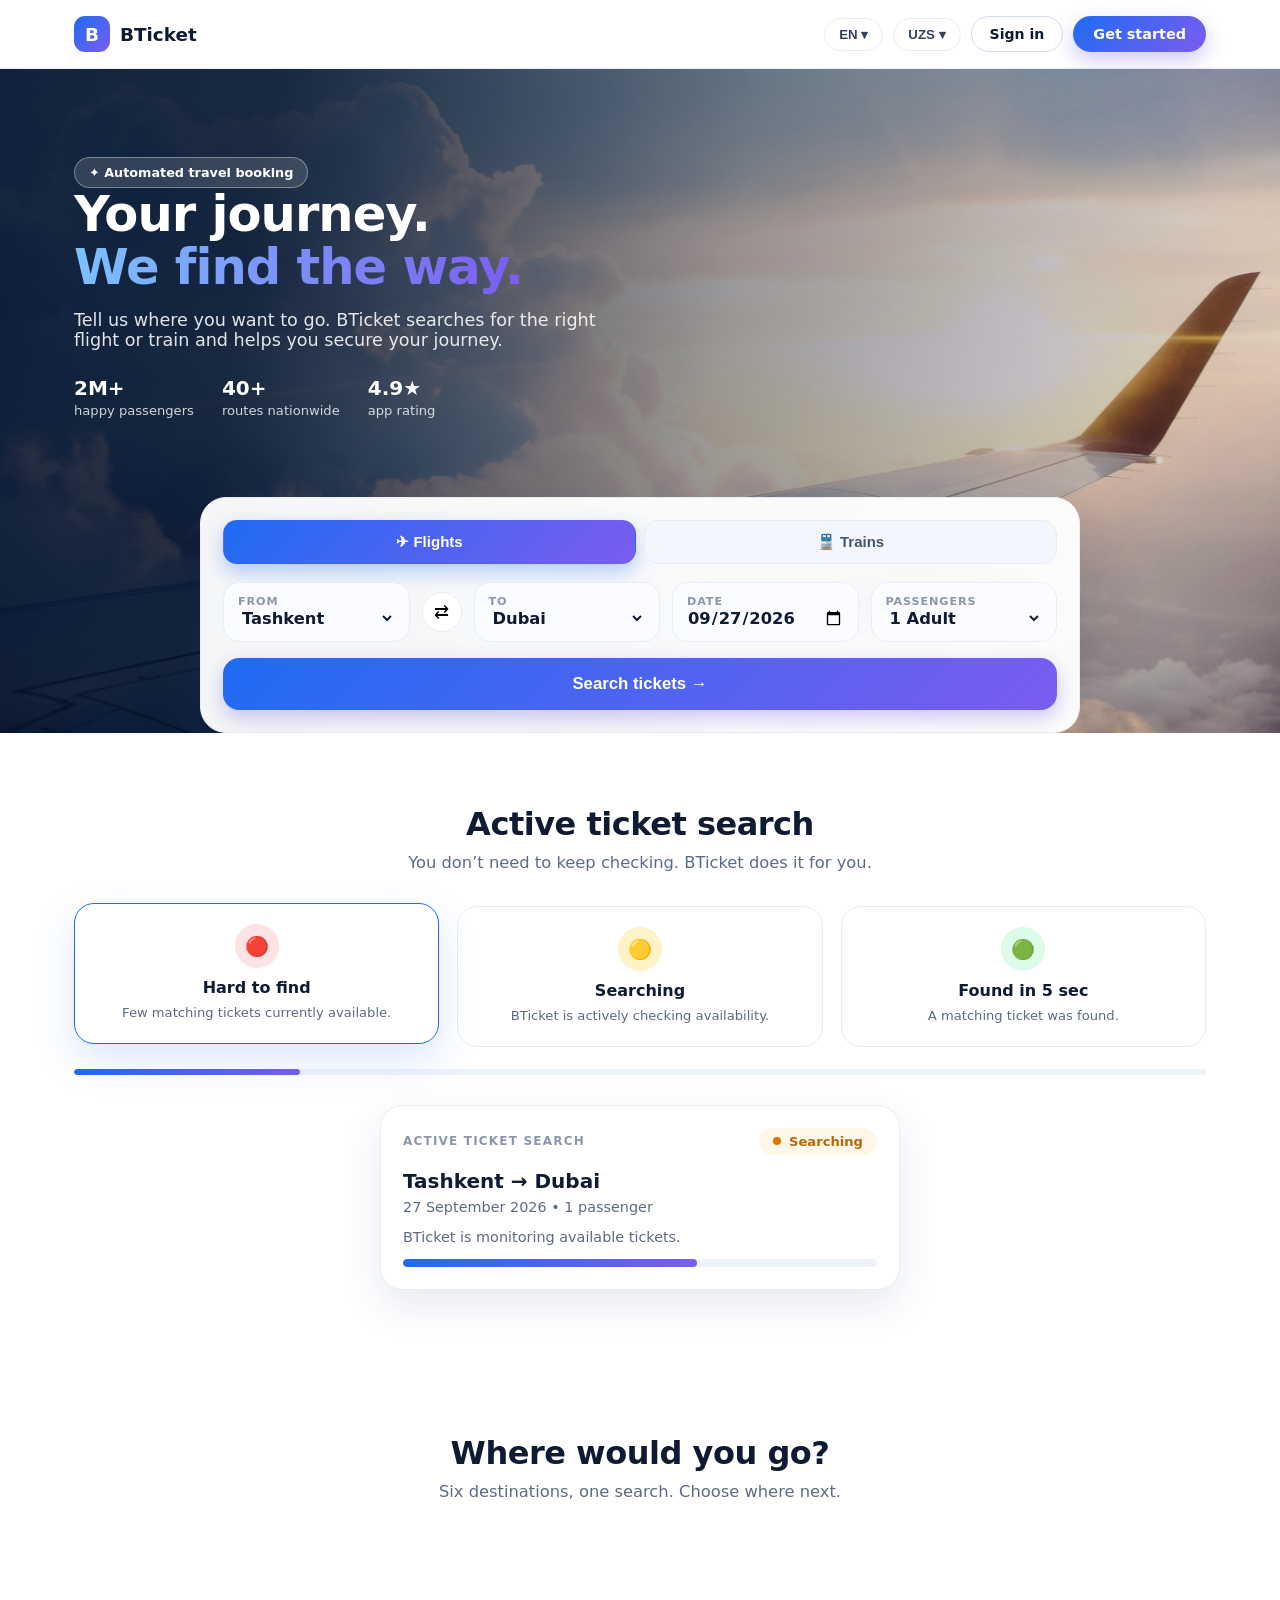
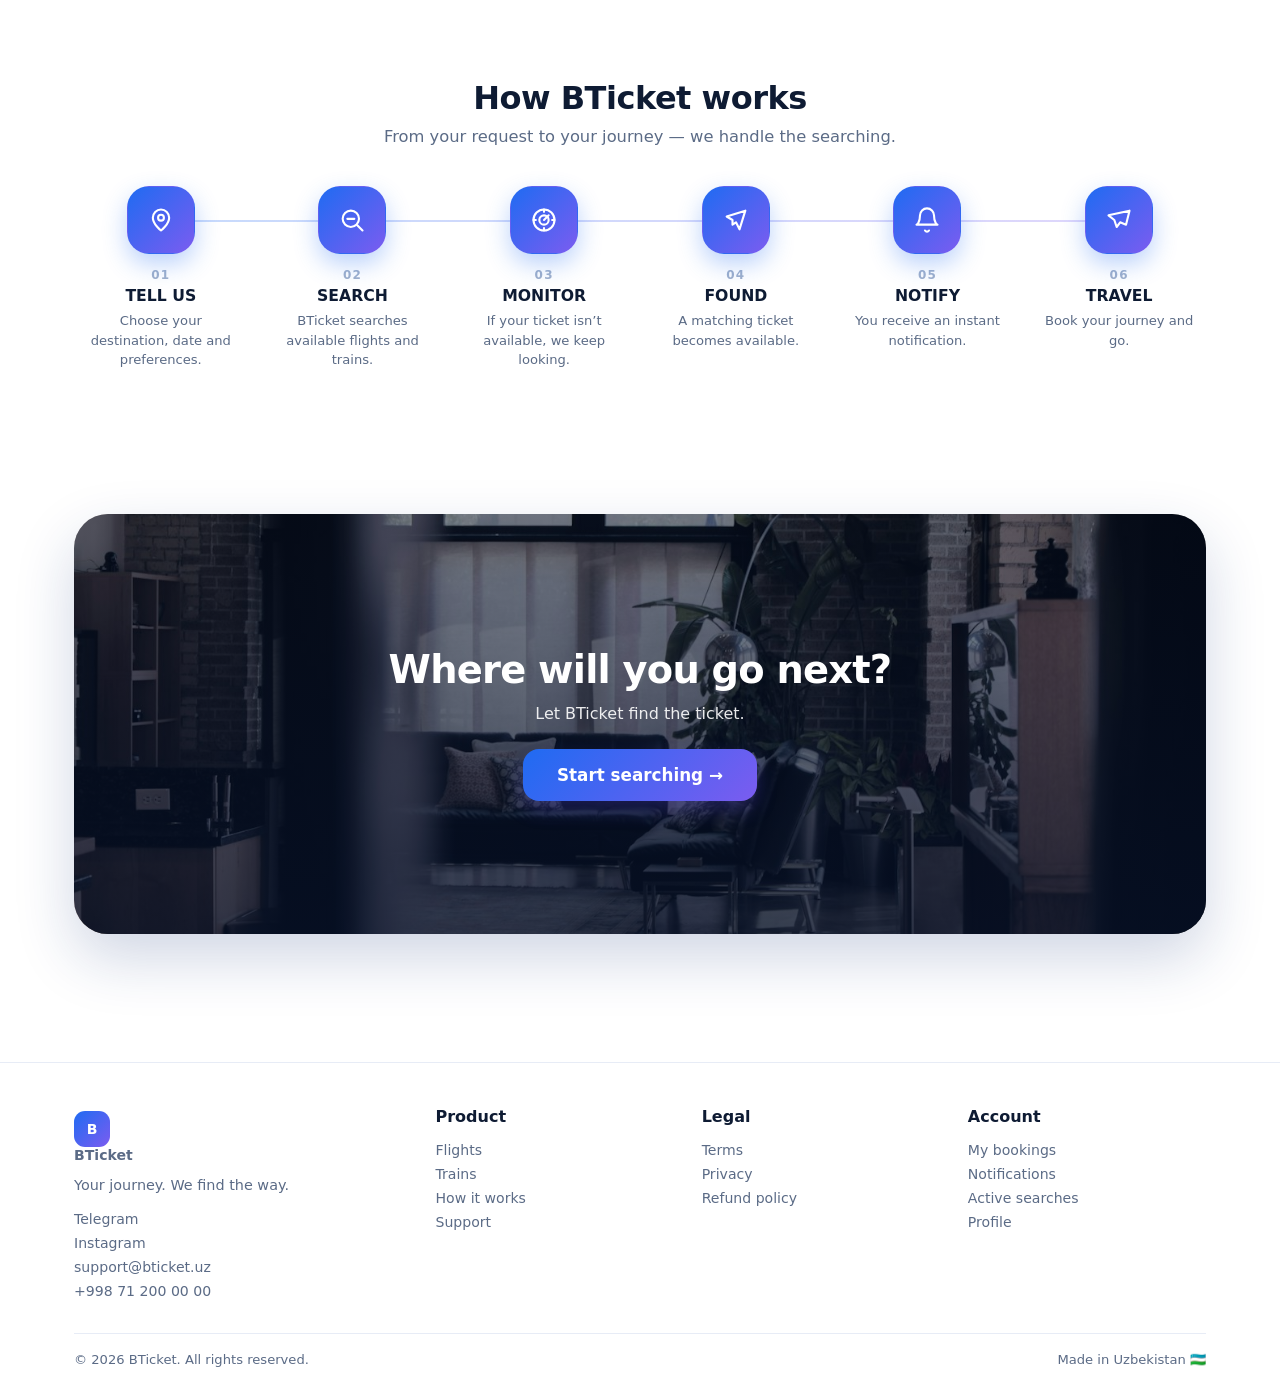
==== commit 97cb5607: "Add authentication: register/login pages, dynamic nav, CTA gating with state preservation, lazy phot" ====
--- a/index.html
+++ b/index.html
@@ -5,26 +5,36 @@
 <meta name="viewport" content="width=device-width, initial-scale=1.0" />
 <title>BTicket — Your journey. We find the way.</title>
 <script>
-document.write('<base href="' + (function(){
+(function(){
   var d = location.pathname.split('/').filter(Boolean);
   var last = d[d.length - 1] || '';
-  var dirs = ['flights','trains','active-searches','my-bookings','notifications','how-it-works','support','profile'];
+  var dirs = ['flights','trains','active-searches','my-bookings','notifications','how-it-works','support','profile','register','login'];
   if (last && (/\.[a-z]+$/i.test(last) || dirs.indexOf(last) !== -1)) d.pop();
-  return '/' + d.join('/') + (d.length >= 0 && d.length ? '/' : '');
-})() + '">');
+  var root = '/' + d.join('/') + (d.length ? '/' : '');
+  window.BT_ROOT = root;
+  document.write('<base href="' + root + '">');
+  document.write('<link rel="icon" type="image/svg+xml" href="' + root + 'assets/img/favicon.svg" />');
+  document.write('<link rel="stylesheet" href="' + root + 'assets/css/style.css" />');
+})();
 </script>
-<link rel="stylesheet" href="assets/css/style.css" />
 </head>
 <body>
+
 <nav class="nav"><div class="container nav-in">
 <a class="logo" href="./"><span class="logo-mark">B</span>BTicket</a>
-<div class="links"><a href="flights/" class="active">Flights</a><a href="trains/">Trains</a><a href="how-it-works/">How it works</a>
-</div>
-<div class="nav-right">
+<div class="links" id="navLinksGuest"></div>
+<div class="links" id="navLinksAuthed" style="display:none"><a href="flights/" class="active">Flights</a><a href="trains/">Trains</a><a href="how-it-works/">How it works</a><a href="my-bookings/">My bookings</a><a href="active-searches/">Active searches</a><a href="notifications/">Notifications</a></div>
+<div class="nav-right" id="navGuest">
 <button class="pill" type="button">EN ▾</button>
 <button class="pill" type="button">UZS ▾</button>
-<button class="btn-outline" type="button">Sign in</button>
-<a class="btn-cta" style="text-decoration:none;display:inline-block" href="profile/">Get started</a>
+<a class="btn-outline" style="text-decoration:none;display:inline-block" href="login/">Sign in</a>
+<a class="btn-cta" style="text-decoration:none;display:inline-block" href="register/">Get started</a>
+</div>
+<div class="nav-right" id="navAuthed" style="display:none">
+<a class="pill" style="text-decoration:none" href="profile/">👤 <span id="navName">Profile</span></a>
+<button class="pill" type="button">EN ▾</button>
+<button class="pill" type="button">UZS ▾</button>
+<button class="btn-outline" type="button" onclick="btOut()">Sign out</button>
 </div>
 </div></nav>
 <header class="mast">
@@ -96,12 +106,12 @@
 <section class="section" id="destinations">
 <div class="sec-head"><h2>Where would you go?</h2><p>Six destinations, one search. Choose where next.</p></div>
 <div class="dest-grid six">
-<div class="dest photo" style="background-image:url(assets/img/dubai.jpg)"><div class="tint"></div><div class="info"><div><b>Dubai</b><span>United Arab Emirates</span></div><span class="go">→</span></div></div>
-<div class="dest photo" style="background-image:url(assets/img/istanbul.jpg)"><div class="tint"></div><div class="info"><div><b>Istanbul</b><span>Turkey</span></div><span class="go">→</span></div></div>
-<div class="dest photo" style="background-image:url(assets/img/seoul.jpg)"><div class="tint"></div><div class="info"><div><b>Seoul</b><span>South Korea</span></div><span class="go">→</span></div></div>
-<div class="dest photo" style="background-image:url(assets/img/samarkand.jpg)"><div class="tint"></div><div class="info"><div><b>Samarkand</b><span>Uzbekistan</span></div><span class="go">→</span></div></div>
-<div class="dest photo" style="background-image:url(assets/img/bukhara.jpg)"><div class="tint"></div><div class="info"><div><b>Bukhara</b><span>Uzbekistan</span></div><span class="go">→</span></div></div>
-<div class="dest photo" style="background-image:url(assets/img/tashkent.jpg)"><div class="tint"></div><div class="info"><div><b>Tashkent</b><span>Uzbekistan</span></div><span class="go">→</span></div></div>
+<div class="dest photo lz" data-bg="assets/img/dubai.jpg"><div class="tint"></div><div class="info"><div><b>Dubai</b><span>United Arab Emirates</span></div><span class="go">→</span></div></div>
+<div class="dest photo lz" data-bg="assets/img/istanbul.jpg"><div class="tint"></div><div class="info"><div><b>Istanbul</b><span>Turkey</span></div><span class="go">→</span></div></div>
+<div class="dest photo lz" data-bg="assets/img/seoul.jpg"><div class="tint"></div><div class="info"><div><b>Seoul</b><span>South Korea</span></div><span class="go">→</span></div></div>
+<div class="dest photo lz" data-bg="assets/img/samarkand.jpg"><div class="tint"></div><div class="info"><div><b>Samarkand</b><span>Uzbekistan</span></div><span class="go">→</span></div></div>
+<div class="dest photo lz" data-bg="assets/img/bukhara.jpg"><div class="tint"></div><div class="info"><div><b>Bukhara</b><span>Uzbekistan</span></div><span class="go">→</span></div></div>
+<div class="dest photo lz" data-bg="assets/img/tashkent.jpg"><div class="tint"></div><div class="info"><div><b>Tashkent</b><span>Uzbekistan</span></div><span class="go">→</span></div></div>
 </div>
 </section>
 
@@ -110,12 +120,12 @@
 <div class="steps"><div class="step on"><div class="si"><svg viewBox="0 0 24 24"><path d="M12 21s-7-5.5-7-11a7 7 0 0 1 14 0c0 5.5-7 11-7 11z"/><circle cx="12" cy="10" r="2.5"/></svg></div><div class="sn">01</div><div class="sname">TELL US</div><p>Choose your destination, date and preferences.</p></div><div class="step on"><div class="si"><svg viewBox="0 0 24 24"><circle cx="11" cy="11" r="7"/><path d="M21 21l-4.5-4.5"/><path d="M8 11l6 0"/></svg></div><div class="sn">02</div><div class="sname">SEARCH</div><p>BTicket searches available flights and trains.</p></div><div class="step on"><div class="si"><svg viewBox="0 0 24 24"><circle cx="12" cy="12" r="9"/><circle cx="12" cy="12" r="4"/><path d="M12 3v2M12 19v2M3 12h2M19 12h2"/><path d="M12 12l4-4"/></svg></div><div class="sn">03</div><div class="sname">MONITOR</div><p>If your ticket isn’t available, we keep looking.</p></div><div class="step on"><div class="si"><svg viewBox="0 0 24 24"><path d="M4 9l16-5-5 16-3-6-3 2v-4z"/></svg></div><div class="sn">04</div><div class="sname">FOUND</div><p>A matching ticket becomes available.</p></div><div class="step on"><div class="si"><svg viewBox="0 0 24 24"><path d="M18 8a6 6 0 0 0-12 0c0 7-3 8-3 8h18s-3-1-3-8"/><path d="M10.3 21a2 2 0 0 0 3.4 0"/></svg></div><div class="sn">05</div><div class="sname">NOTIFY</div><p>You receive an instant notification.</p></div><div class="step on"><div class="si"><svg viewBox="0 0 24 24"><path d="M3 8l18-4-3 12-5-2-3 4-2-6z"/></svg></div><div class="sn">06</div><div class="sname">TRAVEL</div><p>Book your journey and go.</p></div></div></section>
 <section class="section" style="padding-bottom:72px">
 <div class="final-photo">
-<div class="ph" style="background-image:url(assets/img/train.jpg)"></div>
+<div class="ph lz" data-bg="assets/img/train.jpg"></div>
 <div class="ov"></div>
 <div class="fc">
 <h2>Where will you go next?</h2>
 <p>Let BTicket find the ticket.</p>
-<a class="btn-cta lg" style="text-decoration:none;display:inline-block" href="flights/">Start searching →</a>
+<a class="btn-cta lg" style="text-decoration:none;display:inline-block" href="flights/" id="finalStart">Start searching →</a>
 </div>
 </div>
 </section>
@@ -135,8 +145,33 @@
   const m = b.dataset.go, f = m === "flights" ? "f" : "t";
   const from = document.getElementById("h"+f+"-from").value, to = document.getElementById("h"+f+"-to").value;
   const date = document.getElementById("h"+f+"-date").value, pax = document.getElementById("h"+f+"-pax").value;
-  location.href = m + "/?from=" + encodeURIComponent(from) + "&to=" + encodeURIComponent(to) + "&date=" + date + "&pax=" + encodeURIComponent(pax);
+  const url = window.BT_ROOT + m + "/?from=" + encodeURIComponent(from) + "&to=" + encodeURIComponent(to) + "&date=" + date + "&pax=" + encodeURIComponent(pax);
+  if (!btAuthed()) { btGate(url); return; }
+  location.href = url;
 }));
+/* final CTA: gate for guests, direct for users */
+(function(){
+  const fs = document.getElementById("finalStart");
+  if (fs) fs.addEventListener("click", e => {
+    if (!btAuthed()) { e.preventDefault(); btGate(window.BT_ROOT + "flights/"); }
+  });
+})();
+/* lazy-load destination and CTA photos */
+(function(){
+  var els = Array.prototype.slice.call(document.querySelectorAll("[data-bg]"));
+  function load(el){ el.style.backgroundImage = "url(" + el.dataset.bg + ")"; el.classList.remove("lz"); }
+  function check(){
+    var vh = Math.max(window.innerHeight || 0, 600);
+    els = els.filter(function(el){
+      if (!el) return false;
+      var r = el.getBoundingClientRect();
+      if (r.top <= vh + 300 && r.bottom >= -300){ load(el); return false; }
+      return true;
+    });
+  }
+  check();
+  window.addEventListener("scroll", check, { passive: true });
+})();
 const states = [
   {cl:"hard", label:"Hard to find", note:"BTicket is monitoring available tickets."},
   {cl:"search", label:"Searching", note:"BTicket is actively checking availability."},
@@ -169,5 +204,28 @@
 </div>
 <div class="foot-bottom"><span>© 2026 BTicket. All rights reserved.</span><span>Made in Uzbekistan 🇺🇿</span></div>
 </div></footer>
+<script>
+function btUser(){ try { return JSON.parse(localStorage.getItem('bticket_user') || 'null'); } catch(e){ return null; } }
+function btAuthed(){ return !!localStorage.getItem('bticket_user'); }
+function btSave(u){ localStorage.setItem('bticket_user', JSON.stringify(u)); }
+function btOut(){ localStorage.removeItem('bticket_user'); location.href = window.BT_ROOT; }
+function btGate(target){
+  sessionStorage.setItem('bticket_return', target || location.href);
+  location.href = window.BT_ROOT + 'register/';
+}
+(function(){
+  var u = btUser();
+  var g = document.getElementById('navGuest'), a = document.getElementById('navAuthed');
+  var gl = document.getElementById('navLinksGuest'), al = document.getElementById('navLinksAuthed');
+  if (g && a){ g.style.display = u ? 'none' : ''; a.style.display = u ? '' : 'none'; }
+  if (gl && al){ al.style.display = u ? '' : 'none'; }
+  if (u){ var n = document.getElementById('navName'); if (n) n.textContent = (u.first || 'Profile'); }
+  var guard = document.getElementById('authGuard');
+  if (guard && !u){
+    sessionStorage.setItem('bticket_return', location.href);
+    location.href = window.BT_ROOT + 'login/';
+  }
+})();
+</script>
 </body>
 </html>
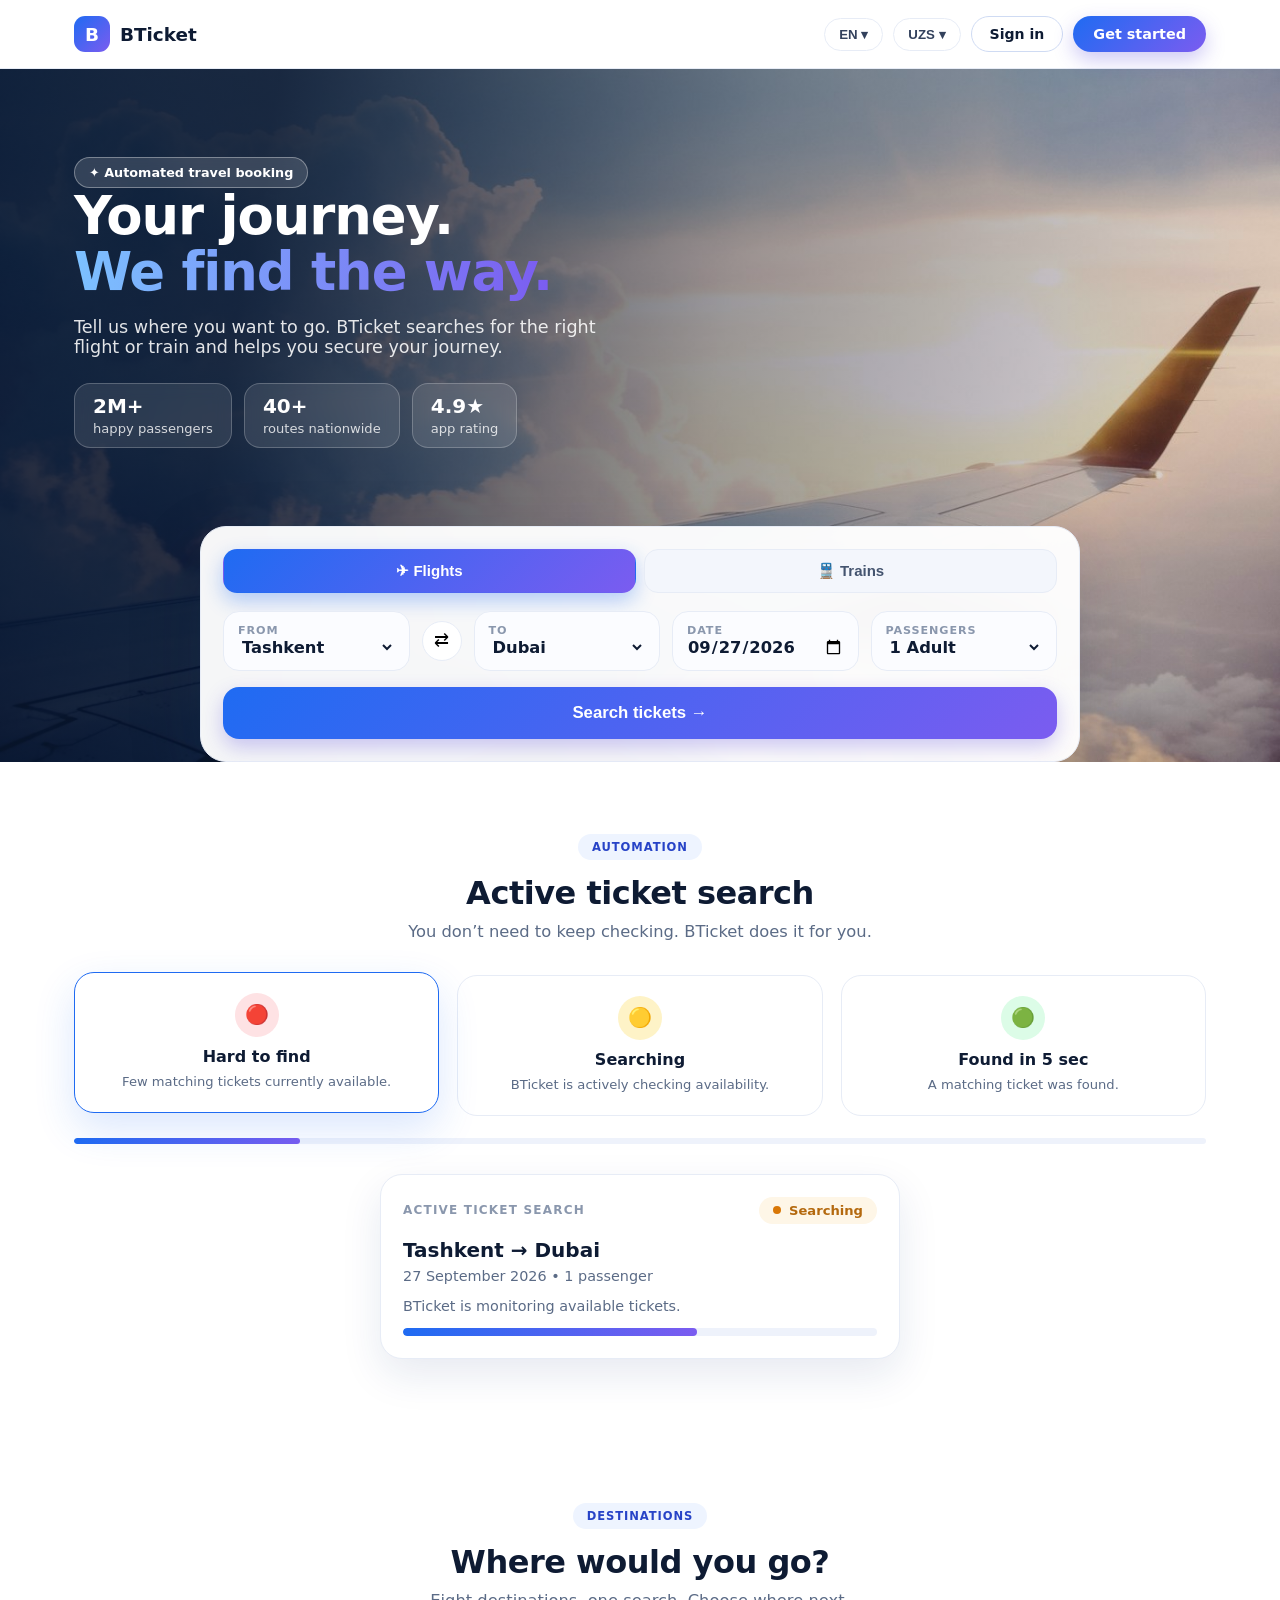
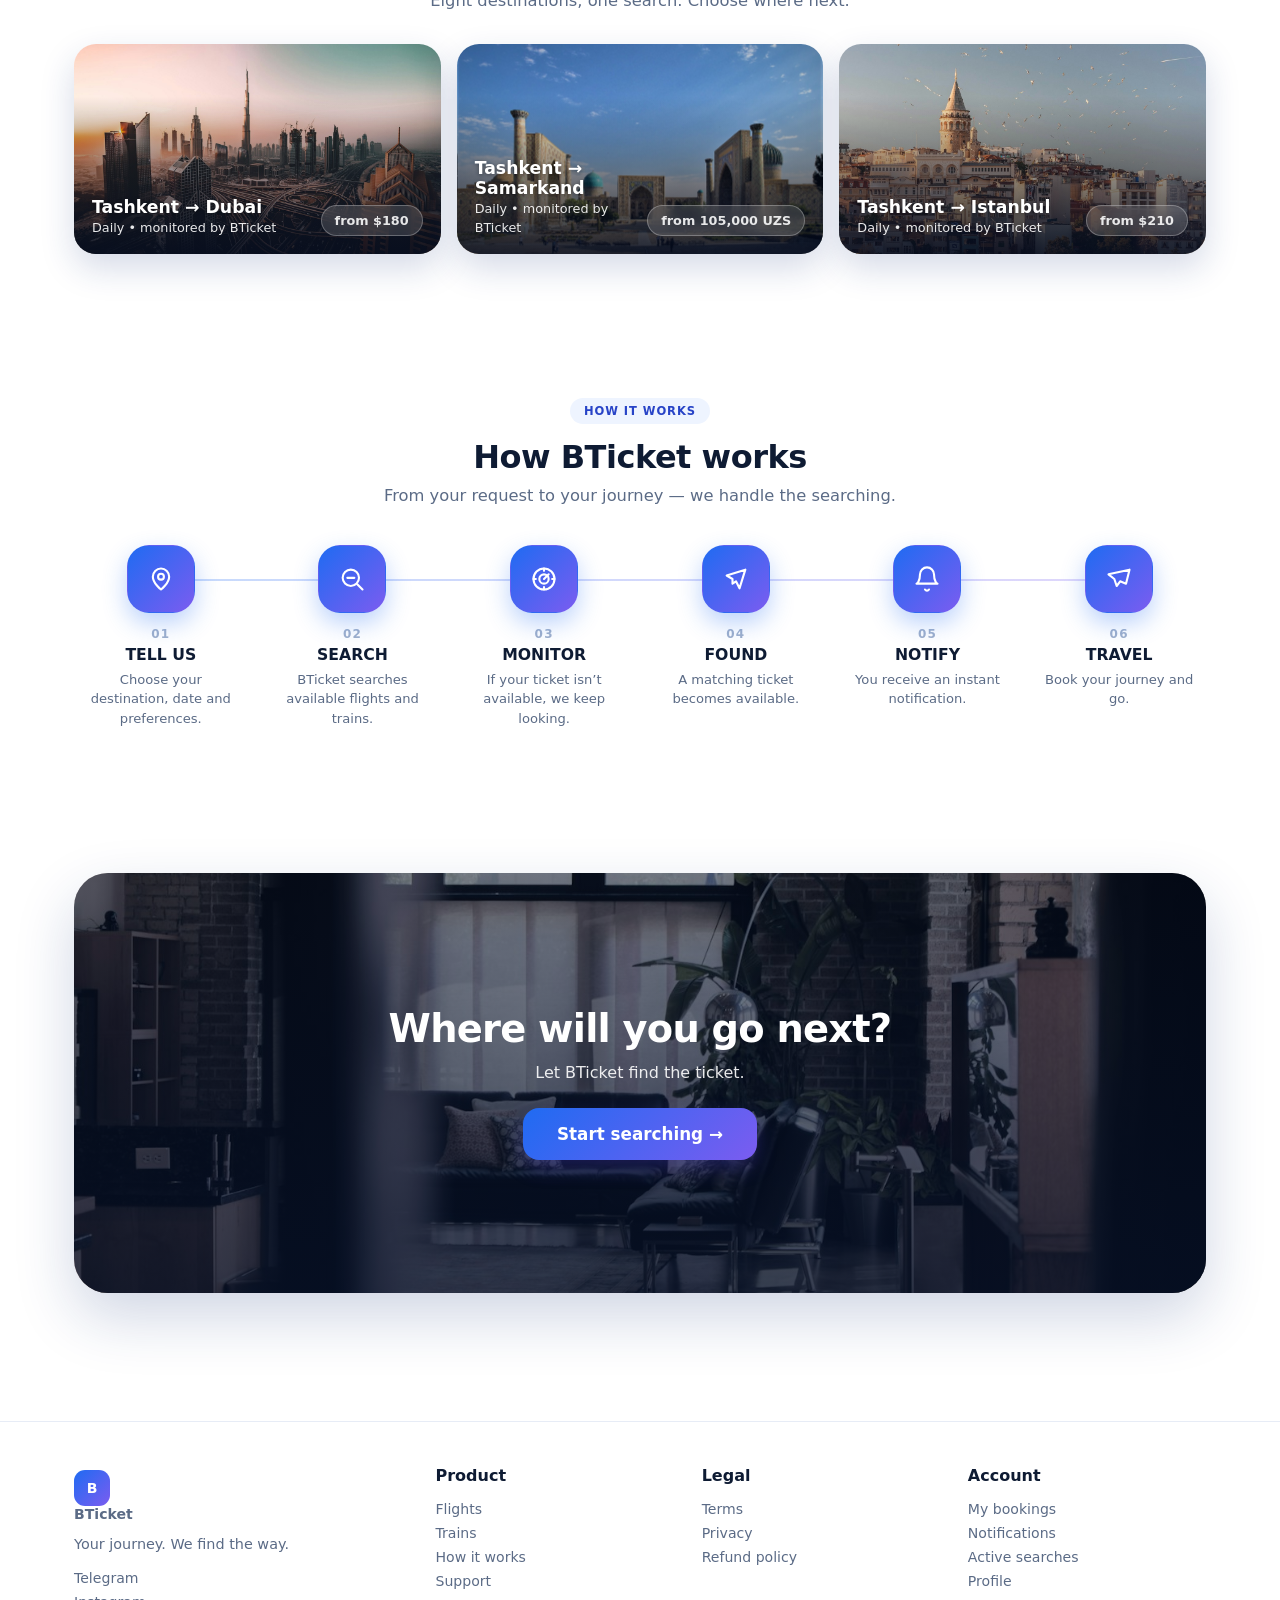
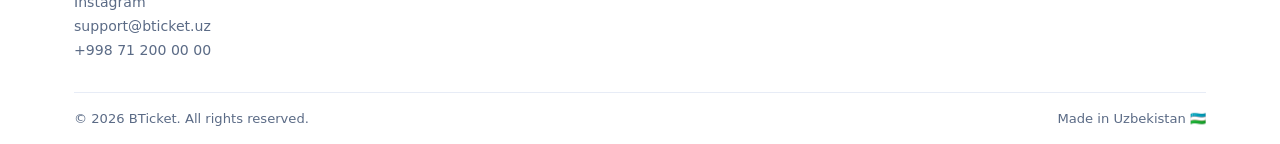
==== commit 77f83318: "Beautify homepage: instant photos, 8 destinations, route strip, redesigned ticket cards Co-authored-" ====
--- a/index.html
+++ b/index.html
@@ -37,6 +37,7 @@
 <button class="btn-outline" type="button" onclick="btOut()">Sign out</button>
 </div>
 </div></nav>
+
 <header class="mast">
 <div class="mast-photo" style="background-image:url(assets/img/airplane.jpg)"></div>
 <div class="mast-fade"></div>
@@ -84,7 +85,7 @@
 
 <main class="container">
 <section class="section" id="active-search">
-<div class="sec-head"><h2>Active ticket search</h2><p>You don’t need to keep checking. BTicket does it for you.</p></div>
+<div class="sec-head"><span class="eye">AUTOMATION</span><h2>Active ticket search</h2><p>You don’t need to keep checking. BTicket does it for you.</p></div>
 <div class="st3" id="statusBar">
 <div class="st3c on" data-st="hard"><div class="dot red">🔴</div><b>Hard to find</b><p>Few matching tickets currently available.</p></div>
 <div class="st3c" data-st="search"><div class="dot amber">🟡</div><b>Searching</b><p>BTicket is actively checking availability.</p></div>
@@ -104,23 +105,23 @@
 </section>
 
 <section class="section" id="destinations">
-<div class="sec-head"><h2>Where would you go?</h2><p>Six destinations, one search. Choose where next.</p></div>
+<div class="sec-head"><span class="eye">DESTINATIONS</span><h2>Where would you go?</h2><p>Eight destinations, one search. Choose where next.</p></div>
 <div class="dest-grid six">
-<div class="dest photo lz" data-bg="assets/img/dubai.jpg"><div class="tint"></div><div class="info"><div><b>Dubai</b><span>United Arab Emirates</span></div><span class="go">→</span></div></div>
-<div class="dest photo lz" data-bg="assets/img/istanbul.jpg"><div class="tint"></div><div class="info"><div><b>Istanbul</b><span>Turkey</span></div><span class="go">→</span></div></div>
-<div class="dest photo lz" data-bg="assets/img/seoul.jpg"><div class="tint"></div><div class="info"><div><b>Seoul</b><span>South Korea</span></div><span class="go">→</span></div></div>
-<div class="dest photo lz" data-bg="assets/img/samarkand.jpg"><div class="tint"></div><div class="info"><div><b>Samarkand</b><span>Uzbekistan</span></div><span class="go">→</span></div></div>
-<div class="dest photo lz" data-bg="assets/img/bukhara.jpg"><div class="tint"></div><div class="info"><div><b>Bukhara</b><span>Uzbekistan</span></div><span class="go">→</span></div></div>
-<div class="dest photo lz" data-bg="assets/img/tashkent.jpg"><div class="tint"></div><div class="info"><div><b>Tashkent</b><span>Uzbekistan</span></div><span class="go">→</span></div></div>
+<div class="dest photo" style="background-image:url(assets/img/dubai.jpg)"><div class="tint"></div><div class="info"><div><b>Dubai</b><span>United Arab Emirates</span></div><span class="go">→</span></div></div><div class="dest photo" style="background-image:url(assets/img/istanbul.jpg)"><div class="tint"></div><div class="info"><div><b>Istanbul</b><span>Turkey</span></div><span class="go">→</span></div></div><div class="dest photo" style="background-image:url(assets/img/seoul.jpg)"><div class="tint"></div><div class="info"><div><b>Seoul</b><span>South Korea</span></div><span class="go">→</span></div></div><div class="dest photo" style="background-image:url(assets/img/london.jpg)"><div class="tint"></div><div class="info"><div><b>London</b><span>United Kingdom</span></div><span class="go">→</span></div></div><div class="dest photo" style="background-image:url(assets/img/samarkand.jpg)"><div class="tint"></div><div class="info"><div><b>Samarkand</b><span>Uzbekistan</span></div><span class="go">→</span></div></div><div class="dest photo" style="background-image:url(assets/img/bukhara.jpg)"><div class="tint"></div><div class="info"><div><b>Bukhara</b><span>Uzbekistan</span></div><span class="go">→</span></div></div><div class="dest photo" style="background-image:url(assets/img/khiva.jpg)"><div class="tint"></div><div class="info"><div><b>Khiva</b><span>Uzbekistan</span></div><span class="go">→</span></div></div><div class="dest photo" style="background-image:url(assets/img/tashkent.jpg)"><div class="tint"></div><div class="info"><div><b>Tashkent</b><span>Uzbekistan</span></div><span class="go">→</span></div></div>
+</div>
+<div class="route-strip">
+<div class="route-card"><div class="ph" style="background-image:url(assets/img/dubai.jpg)"></div><div class="ov"></div><div class="rc"><div><b>Tashkent → Dubai</b><span>Daily • monitored by BTicket</span></div><span class="pr">from $180</span></div></div><div class="route-card"><div class="ph" style="background-image:url(assets/img/samarkand.jpg)"></div><div class="ov"></div><div class="rc"><div><b>Tashkent → Samarkand</b><span>Daily • monitored by BTicket</span></div><span class="pr">from 105,000 UZS</span></div></div><div class="route-card"><div class="ph" style="background-image:url(assets/img/istanbul.jpg)"></div><div class="ov"></div><div class="rc"><div><b>Tashkent → Istanbul</b><span>Daily • monitored by BTicket</span></div><span class="pr">from $210</span></div></div>
 </div>
 </section>
 
 <section class="section" id="how">
-<div class="sec-head"><h2>How BTicket works</h2><p>From your request to your journey — we handle the searching.</p></div>
-<div class="steps"><div class="step on"><div class="si"><svg viewBox="0 0 24 24"><path d="M12 21s-7-5.5-7-11a7 7 0 0 1 14 0c0 5.5-7 11-7 11z"/><circle cx="12" cy="10" r="2.5"/></svg></div><div class="sn">01</div><div class="sname">TELL US</div><p>Choose your destination, date and preferences.</p></div><div class="step on"><div class="si"><svg viewBox="0 0 24 24"><circle cx="11" cy="11" r="7"/><path d="M21 21l-4.5-4.5"/><path d="M8 11l6 0"/></svg></div><div class="sn">02</div><div class="sname">SEARCH</div><p>BTicket searches available flights and trains.</p></div><div class="step on"><div class="si"><svg viewBox="0 0 24 24"><circle cx="12" cy="12" r="9"/><circle cx="12" cy="12" r="4"/><path d="M12 3v2M12 19v2M3 12h2M19 12h2"/><path d="M12 12l4-4"/></svg></div><div class="sn">03</div><div class="sname">MONITOR</div><p>If your ticket isn’t available, we keep looking.</p></div><div class="step on"><div class="si"><svg viewBox="0 0 24 24"><path d="M4 9l16-5-5 16-3-6-3 2v-4z"/></svg></div><div class="sn">04</div><div class="sname">FOUND</div><p>A matching ticket becomes available.</p></div><div class="step on"><div class="si"><svg viewBox="0 0 24 24"><path d="M18 8a6 6 0 0 0-12 0c0 7-3 8-3 8h18s-3-1-3-8"/><path d="M10.3 21a2 2 0 0 0 3.4 0"/></svg></div><div class="sn">05</div><div class="sname">NOTIFY</div><p>You receive an instant notification.</p></div><div class="step on"><div class="si"><svg viewBox="0 0 24 24"><path d="M3 8l18-4-3 12-5-2-3 4-2-6z"/></svg></div><div class="sn">06</div><div class="sname">TRAVEL</div><p>Book your journey and go.</p></div></div></section>
+<div class="sec-head"><span class="eye">HOW IT WORKS</span><h2>How BTicket works</h2><p>From your request to your journey — we handle the searching.</p></div>
+<div class="steps"><div class="step on"><div class="si"><svg viewBox="0 0 24 24"><path d="M12 21s-7-5.5-7-11a7 7 0 0 1 14 0c0 5.5-7 11-7 11z"/><circle cx="12" cy="10" r="2.5"/></svg></div><div class="sn">01</div><div class="sname">TELL US</div><p>Choose your destination, date and preferences.</p></div><div class="step on"><div class="si"><svg viewBox="0 0 24 24"><circle cx="11" cy="11" r="7"/><path d="M21 21l-4.5-4.5"/><path d="M8 11l6 0"/></svg></div><div class="sn">02</div><div class="sname">SEARCH</div><p>BTicket searches available flights and trains.</p></div><div class="step on"><div class="si"><svg viewBox="0 0 24 24"><circle cx="12" cy="12" r="9"/><circle cx="12" cy="12" r="4"/><path d="M12 3v2M12 19v2M3 12h2M19 12h2"/><path d="M12 12l4-4"/></svg></div><div class="sn">03</div><div class="sname">MONITOR</div><p>If your ticket isn’t available, we keep looking.</p></div><div class="step on"><div class="si"><svg viewBox="0 0 24 24"><path d="M4 9l16-5-5 16-3-6-3 2v-4z"/></svg></div><div class="sn">04</div><div class="sname">FOUND</div><p>A matching ticket becomes available.</p></div><div class="step on"><div class="si"><svg viewBox="0 0 24 24"><path d="M18 8a6 6 0 0 0-12 0c0 7-3 8-3 8h18s-3-1-3-8"/><path d="M10.3 21a2 2 0 0 0 3.4 0"/></svg></div><div class="sn">05</div><div class="sname">NOTIFY</div><p>You receive an instant notification.</p></div><div class="step on"><div class="si"><svg viewBox="0 0 24 24"><path d="M3 8l18-4-3 12-5-2-3 4-2-6z"/></svg></div><div class="sn">06</div><div class="sname">TRAVEL</div><p>Book your journey and go.</p></div></div>
+</section>
+
 <section class="section" style="padding-bottom:72px">
 <div class="final-photo">
-<div class="ph lz" data-bg="assets/img/train.jpg"></div>
+<div class="ph" style="background-image:url(assets/img/train.jpg)"></div>
 <div class="ov"></div>
 <div class="fc">
 <h2>Where will you go next?</h2>
@@ -149,28 +150,11 @@
   if (!btAuthed()) { btGate(url); return; }
   location.href = url;
 }));
-/* final CTA: gate for guests, direct for users */
 (function(){
   const fs = document.getElementById("finalStart");
   if (fs) fs.addEventListener("click", e => {
     if (!btAuthed()) { e.preventDefault(); btGate(window.BT_ROOT + "flights/"); }
   });
-})();
-/* lazy-load destination and CTA photos */
-(function(){
-  var els = Array.prototype.slice.call(document.querySelectorAll("[data-bg]"));
-  function load(el){ el.style.backgroundImage = "url(" + el.dataset.bg + ")"; el.classList.remove("lz"); }
-  function check(){
-    var vh = Math.max(window.innerHeight || 0, 600);
-    els = els.filter(function(el){
-      if (!el) return false;
-      var r = el.getBoundingClientRect();
-      if (r.top <= vh + 300 && r.bottom >= -300){ load(el); return false; }
-      return true;
-    });
-  }
-  check();
-  window.addEventListener("scroll", check, { passive: true });
 })();
 const states = [
   {cl:"hard", label:"Hard to find", note:"BTicket is monitoring available tickets."},
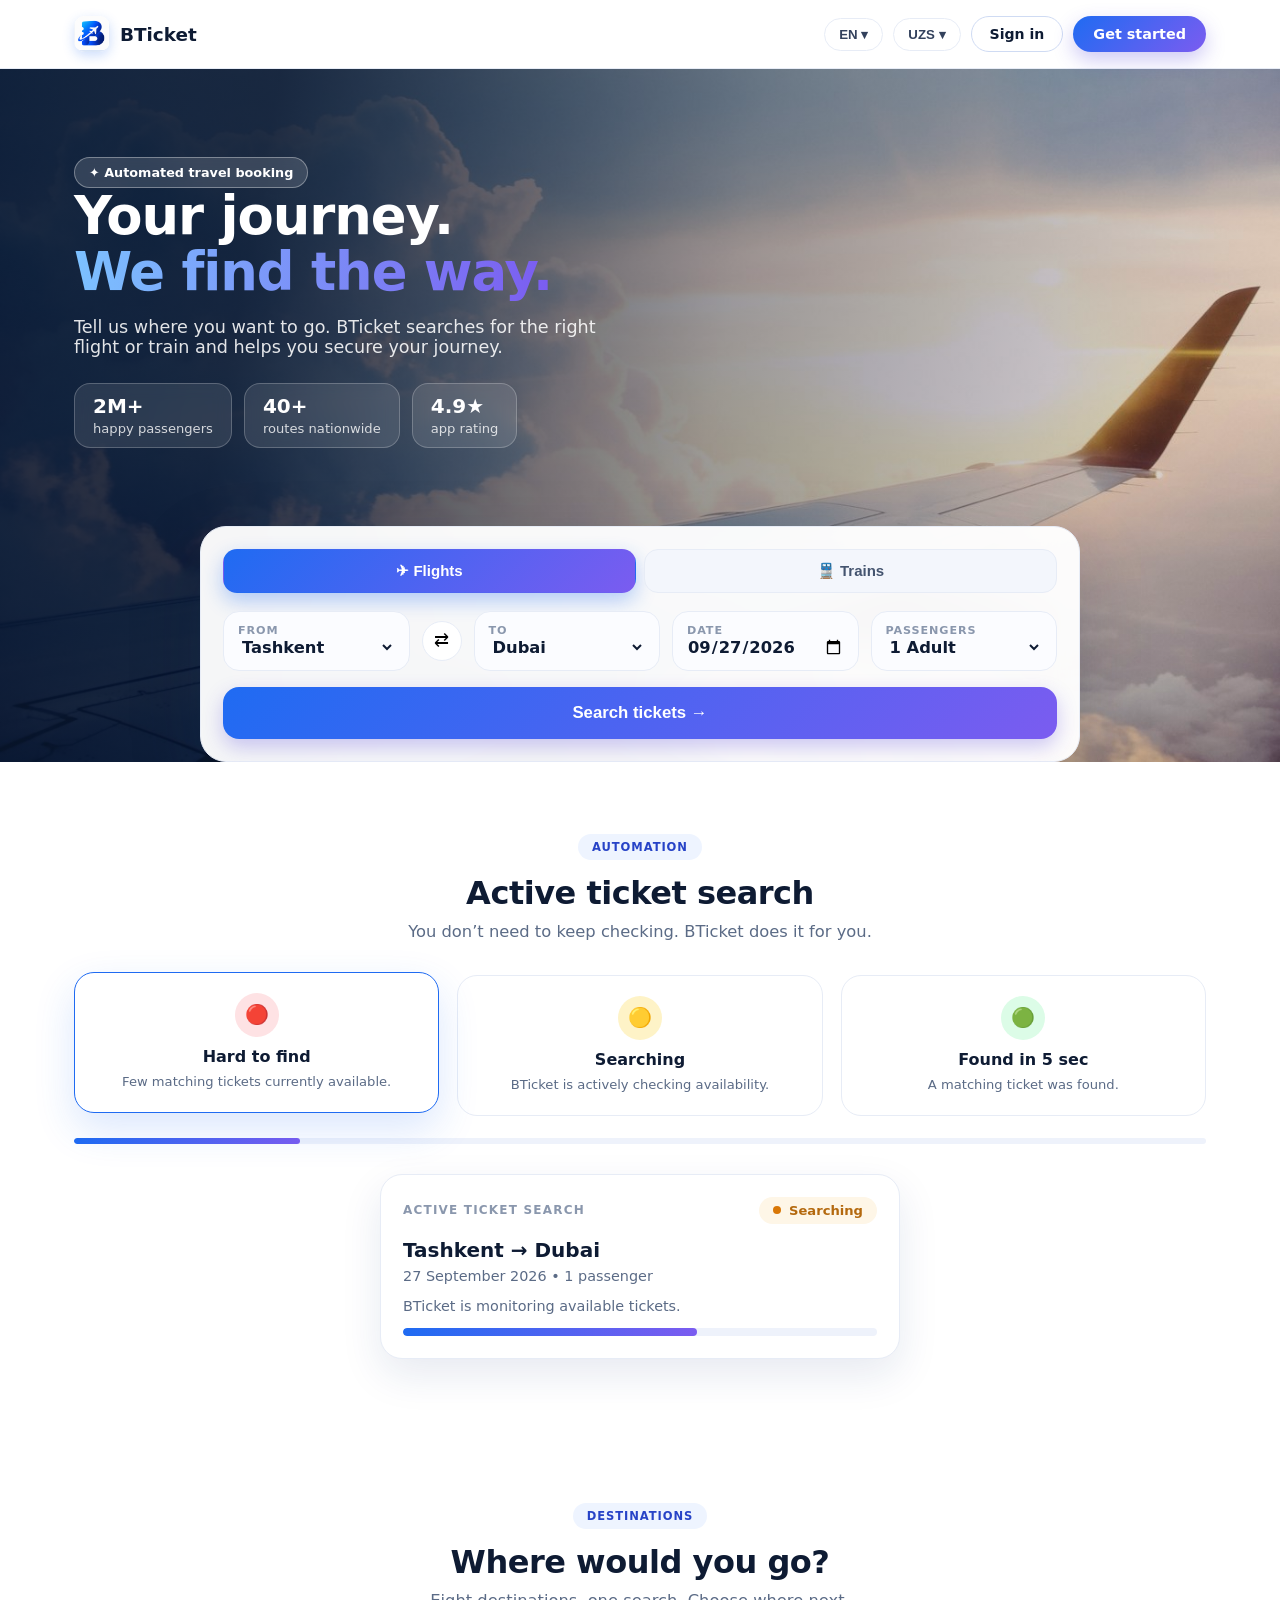
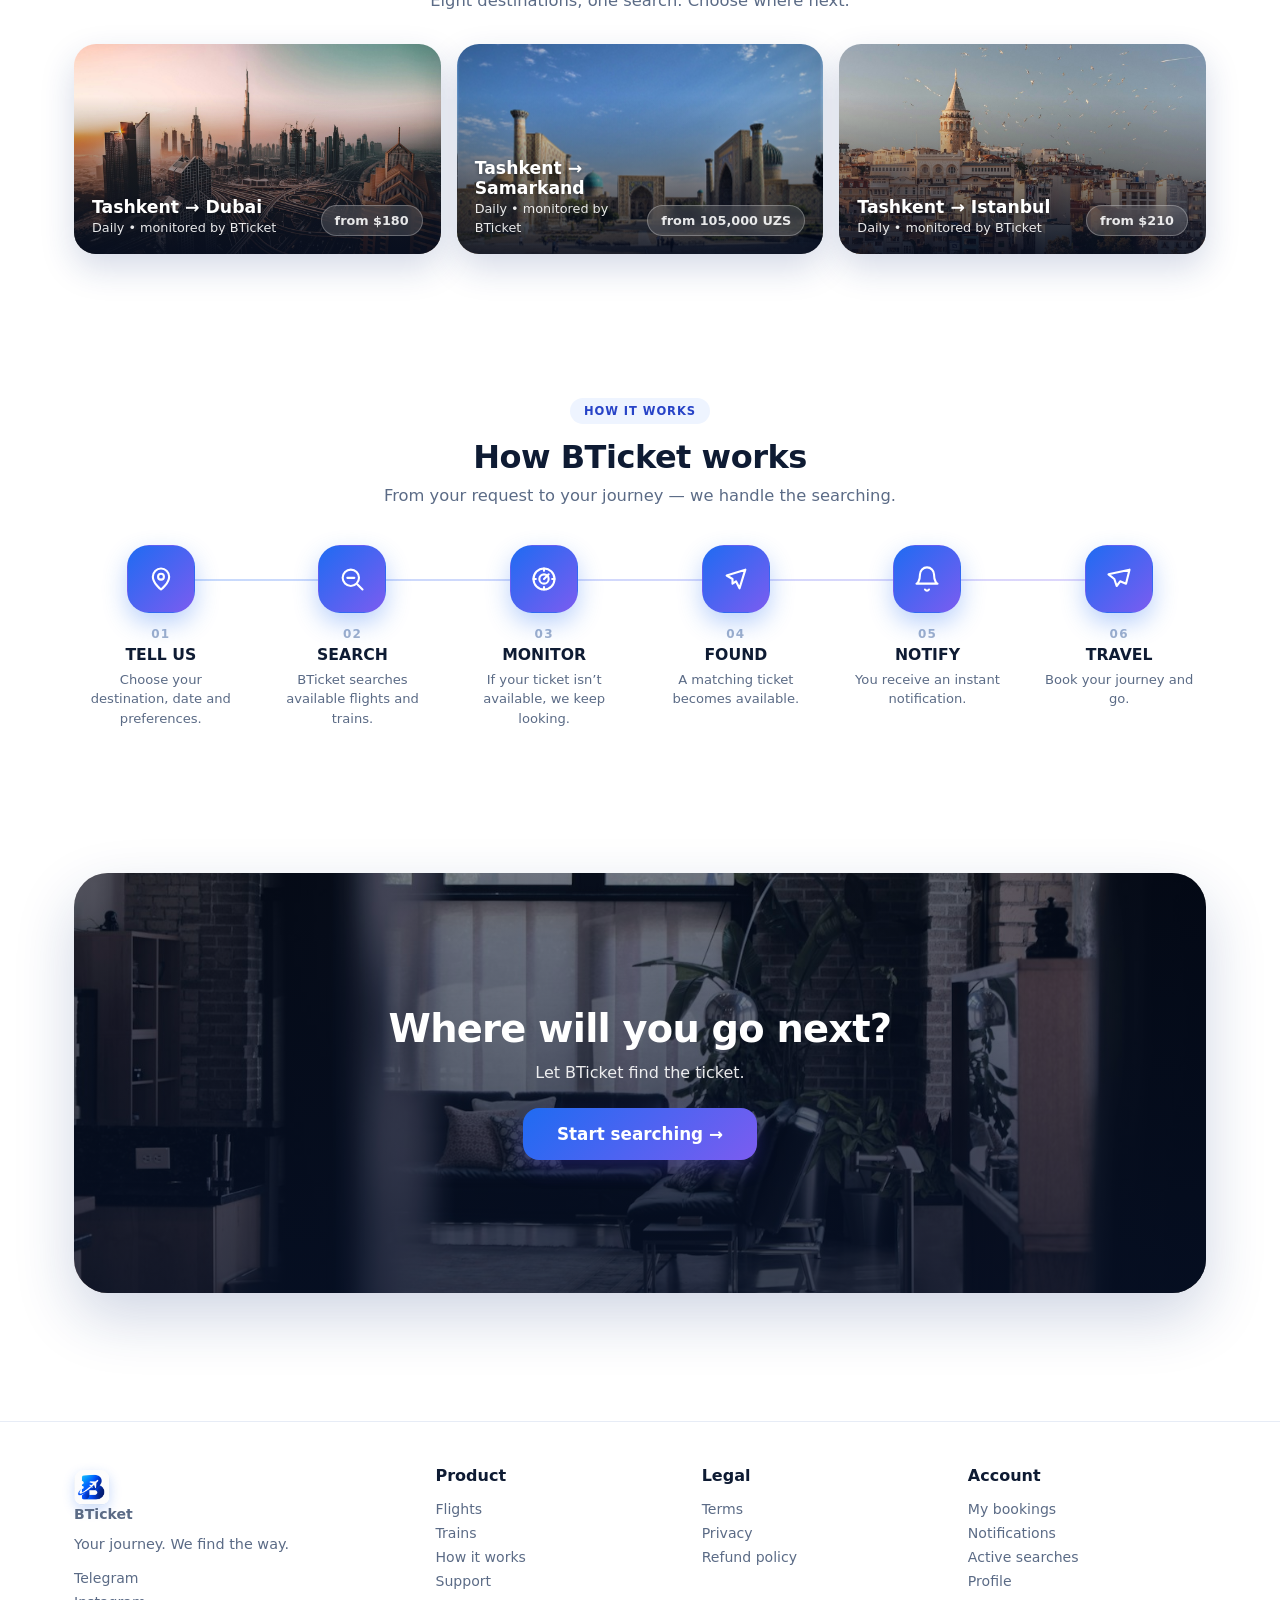
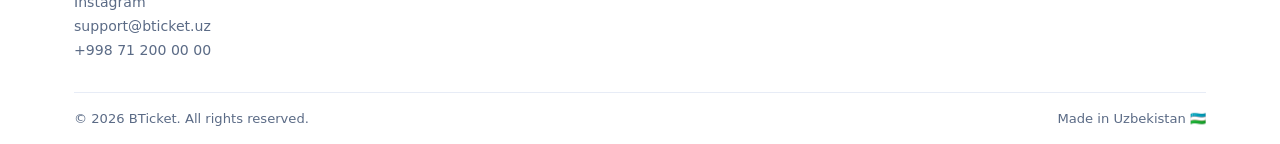
==== commit daa4780f: "Apply BTicket brand logo image across nav, footer, auth screens, digital ticket and favicon Co-autho" ====
--- a/index.html
+++ b/index.html
@@ -13,7 +13,7 @@
   var root = '/' + d.join('/') + (d.length ? '/' : '');
   window.BT_ROOT = root;
   document.write('<base href="' + root + '">');
-  document.write('<link rel="icon" type="image/svg+xml" href="' + root + 'assets/img/favicon.svg" />');
+  document.write('<link rel="icon" type="image/png" href="' + root + 'assets/img/favicon.png" />');
   document.write('<link rel="stylesheet" href="' + root + 'assets/css/style.css" />');
 })();
 </script>
@@ -21,7 +21,7 @@
 <body>
 
 <nav class="nav"><div class="container nav-in">
-<a class="logo" href="./"><span class="logo-mark">B</span>BTicket</a>
+<a class="logo" href="./"><img class="logo-mark" src="assets/img/logo-mark.png" alt="BTicket" />BTicket</a>
 <div class="links" id="navLinksGuest"></div>
 <div class="links" id="navLinksAuthed" style="display:none"><a href="flights/" class="active">Flights</a><a href="trains/">Trains</a><a href="how-it-works/">How it works</a><a href="my-bookings/">My bookings</a><a href="active-searches/">Active searches</a><a href="notifications/">Notifications</a></div>
 <div class="nav-right" id="navGuest">
@@ -176,7 +176,7 @@
 <footer><div class="container">
 <div class="foot-cols">
 <div>
-<a class="logo" href="./"><span class="logo-mark">B</span>BTicket</a>
+<a class="logo" href="./"><img class="logo-mark" src="assets/img/logo-mark.png" alt="BTicket" />BTicket</a>
 <p style="color:var(--mut);font-size:.9rem;margin-top:10px">Your journey. We find the way.</p>
 <div style="margin-top:14px">
 <a href="#">Telegram</a><a href="#">Instagram</a><a href="#">support@bticket.uz</a><a href="#">+998 71 200 00 00</a>
